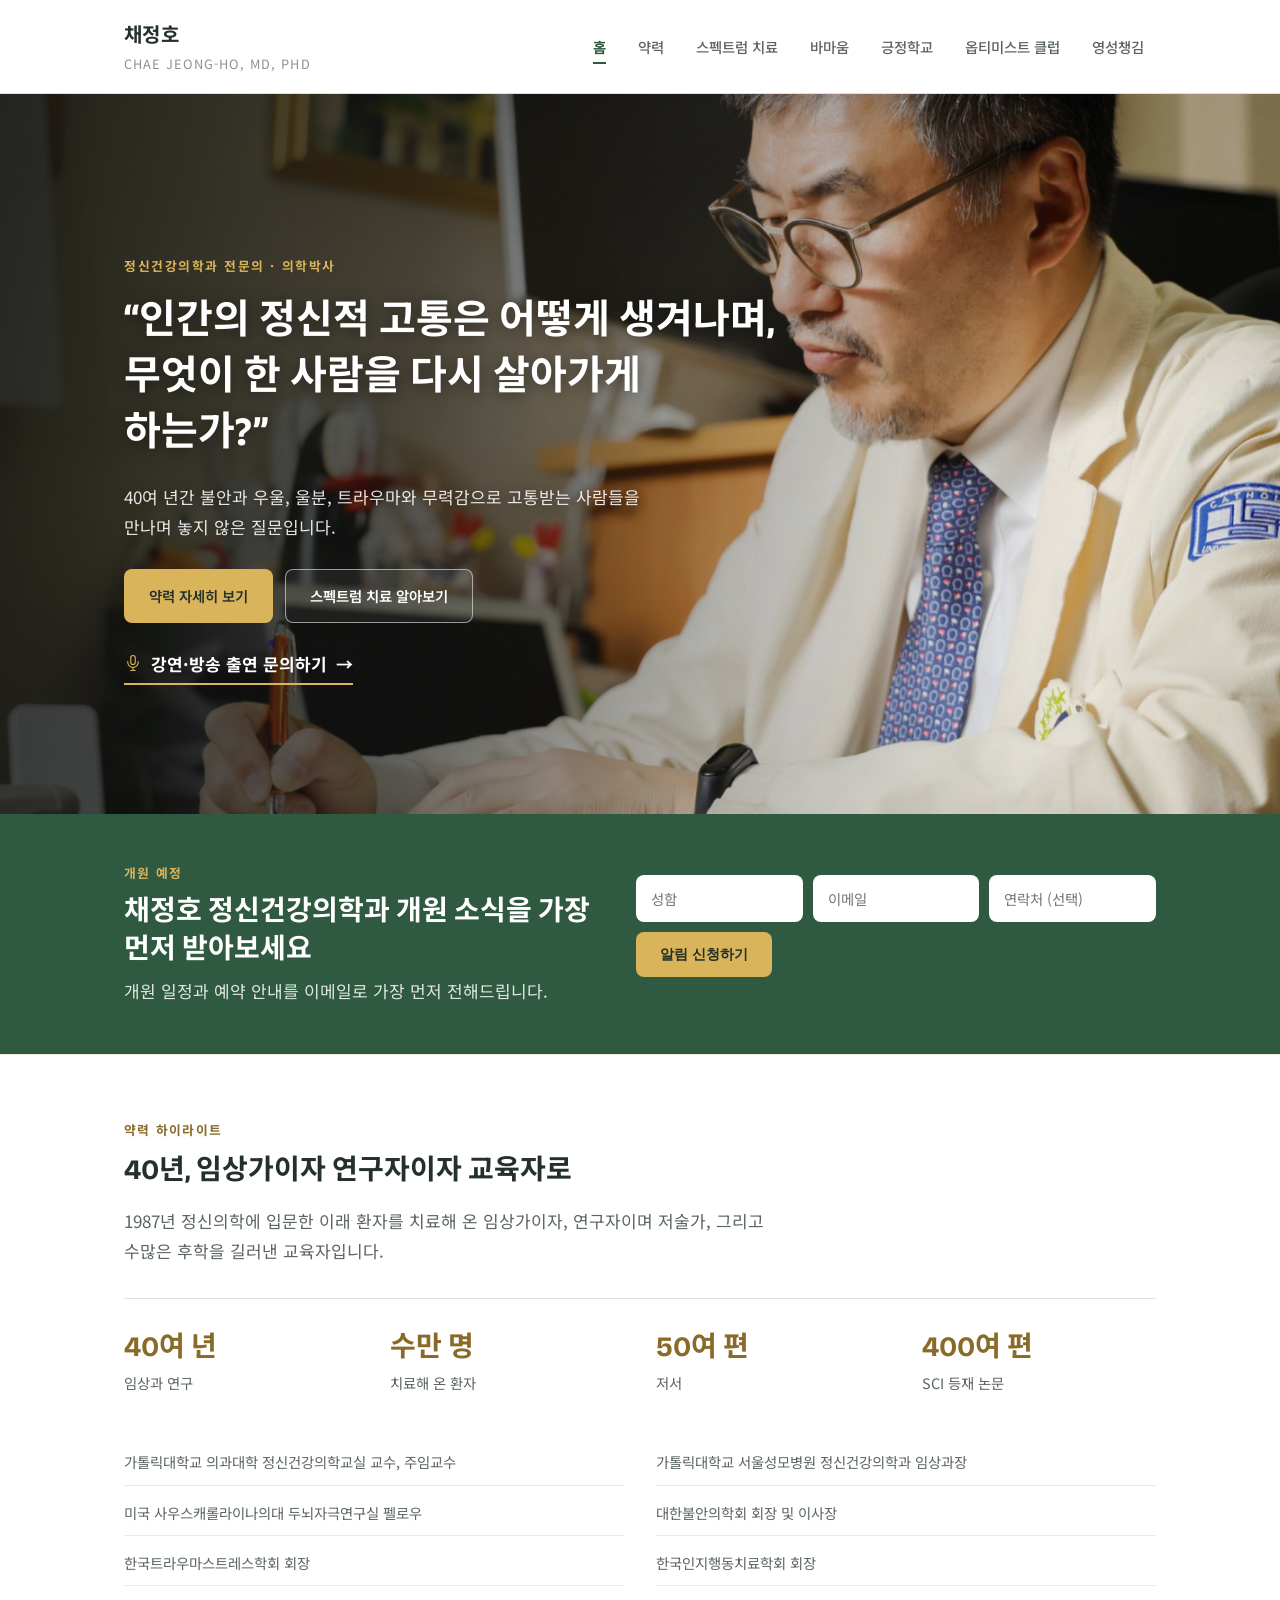
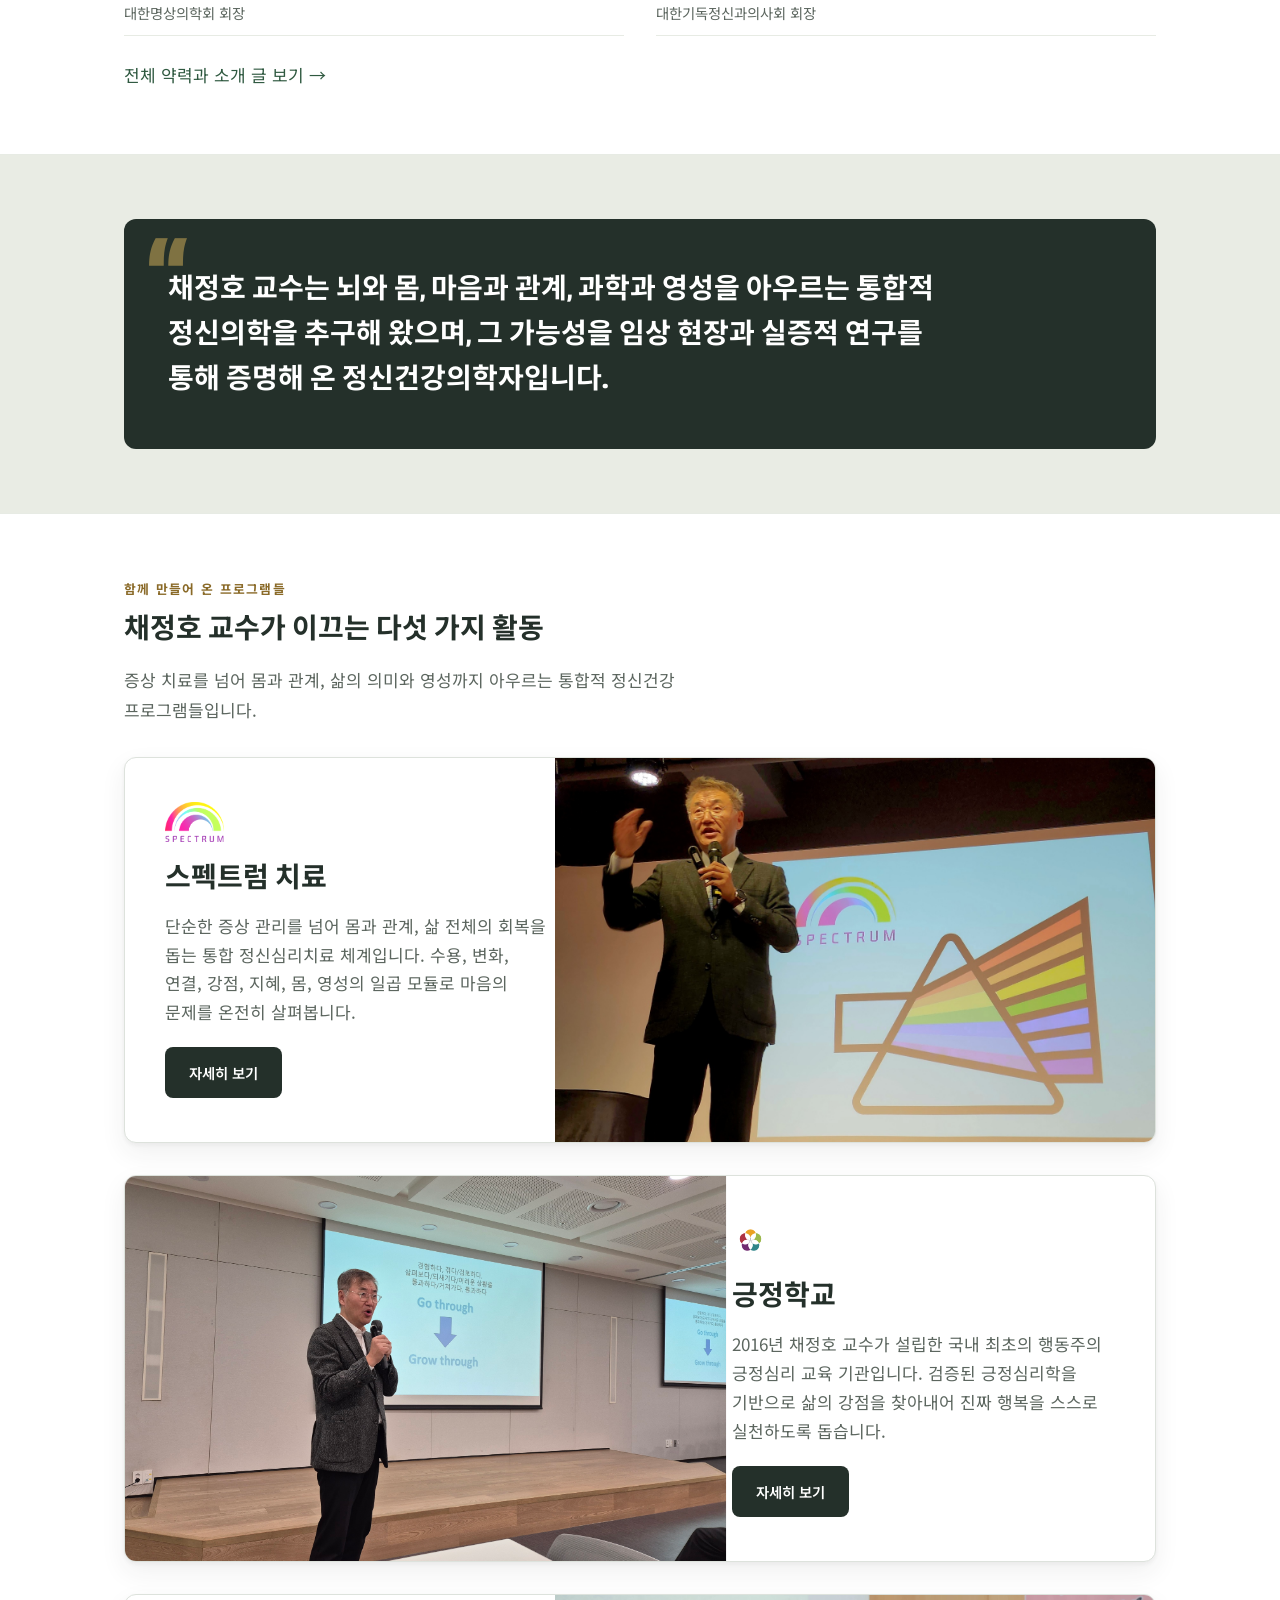
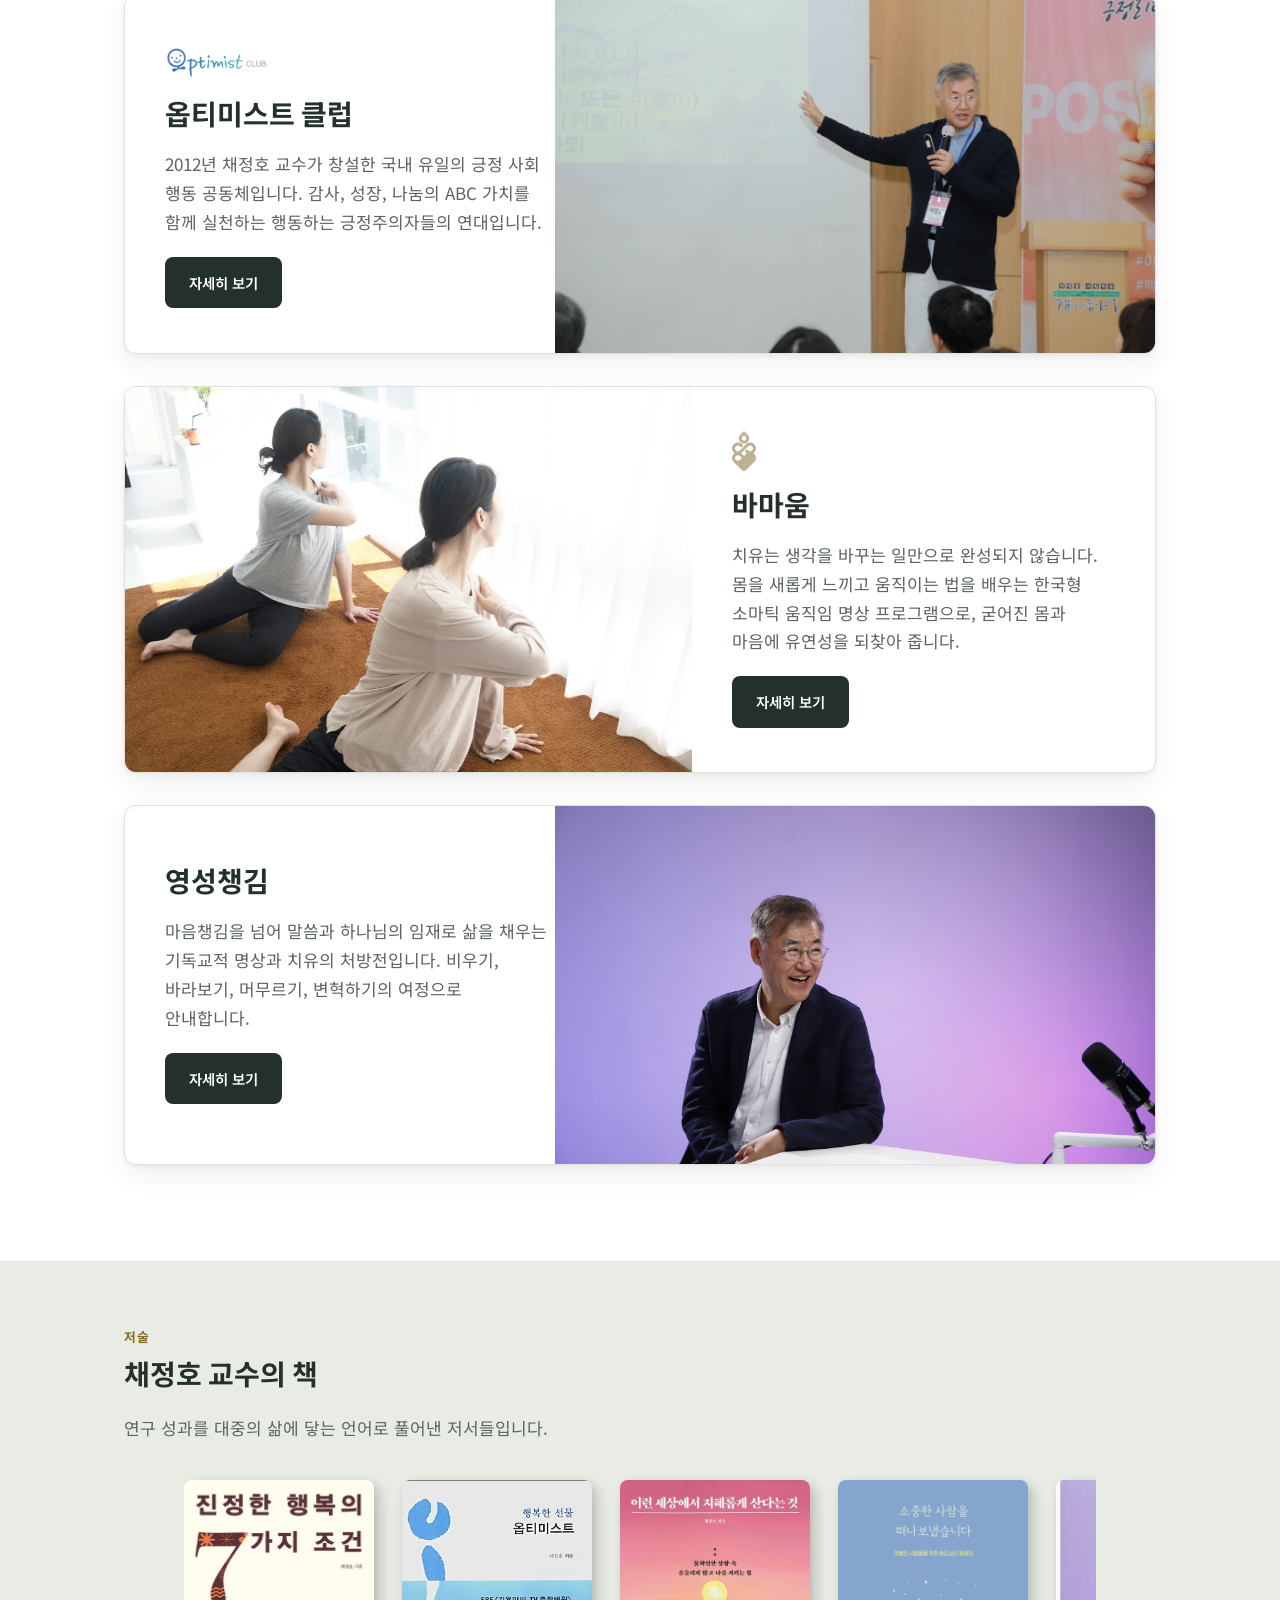
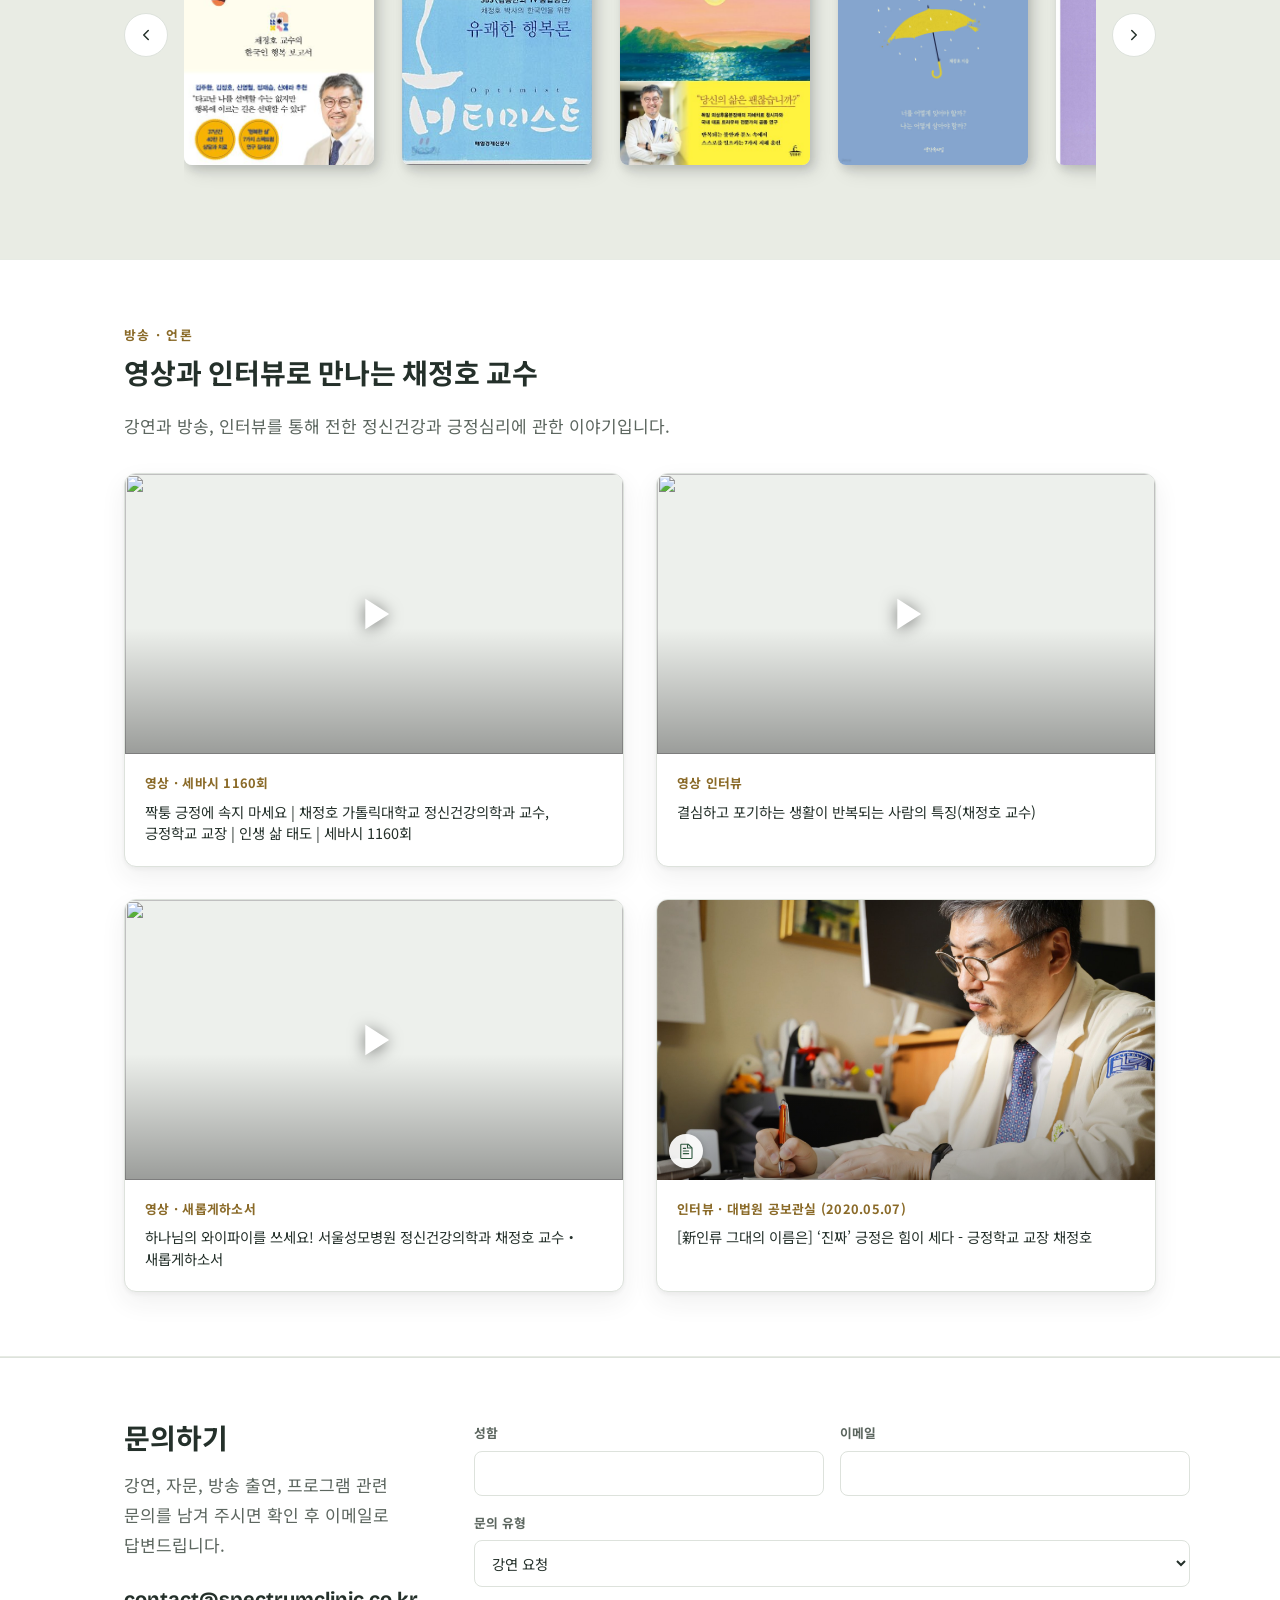
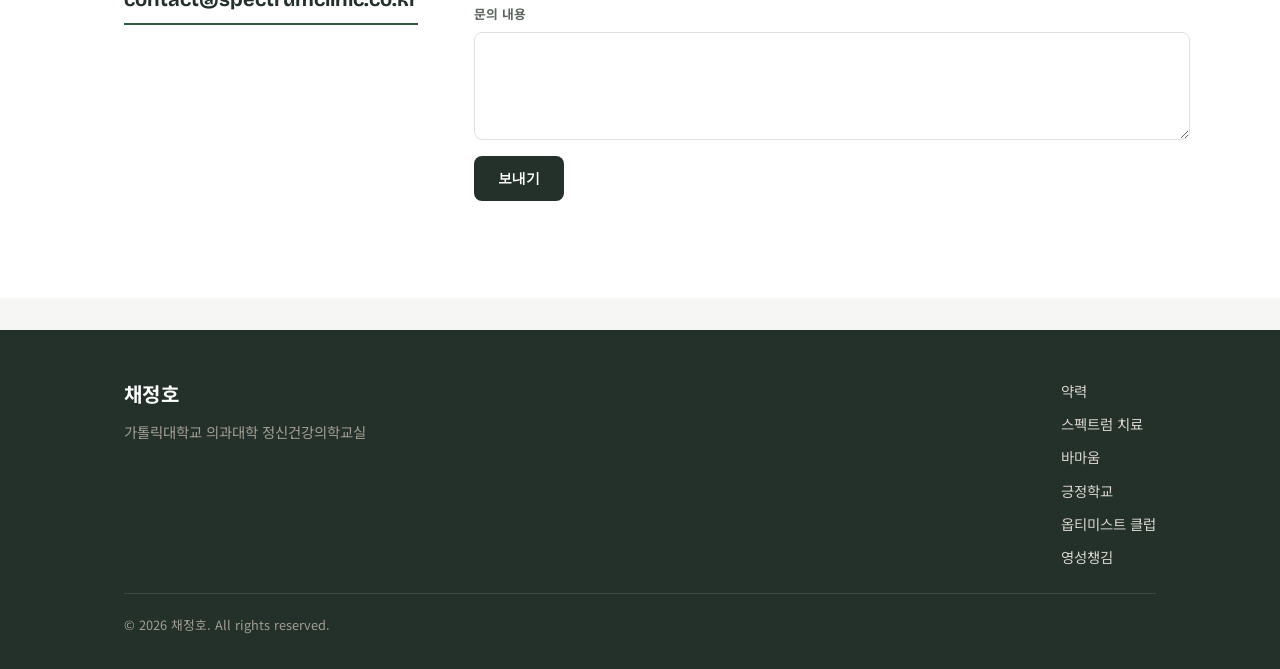
==== index.html @ f619f37f "Connect the contact and waitlist forms to real Formspree endpoints Replace the YOUR_FORM_ID and YOUR" ====
<!DOCTYPE html>
<html lang="ko">
<head>
<meta charset="UTF-8">
<meta name="viewport" content="width=device-width, initial-scale=1.0">
<title>채정호 | Chae Jeong-ho, MD, PhD</title>
<meta name="description" content="가톨릭대학교 의과대학 정신건강의학교실 교수 채정호의 공식 홈페이지. 스펙트럼 치료, 바마움, 긍정학교, 옵티미스트 클럽, 영성챙김을 소개합니다.">
<link rel="preconnect" href="https://fonts.googleapis.com">
<link rel="preconnect" href="https://fonts.gstatic.com" crossorigin>
<link href="https://fonts.googleapis.com/css2?family=Noto+Sans+KR:wght@400;500;700&family=Bricolage+Grotesque:wght@600;700;800&display=swap" rel="stylesheet">
<link rel="icon" href="favicon.ico" sizes="any">
<link rel="icon" href="images/favicon-32x32.png" type="image/png" sizes="32x32">
<link rel="icon" href="images/favicon-16x16.png" type="image/png" sizes="16x16">
<link rel="apple-touch-icon" href="apple-touch-icon.png">
<link rel="stylesheet" href="css/style.css">
</head>
<body>

<header class="site-header">
  <div class="site-header__inner">
    <a href="index.html" class="brand">
      <span class="brand__ko">채정호</span>
      <span class="brand__en">Chae Jeong-ho, MD, PhD</span>
    </a>
    <button class="nav-toggle" aria-label="메뉴 열기" aria-expanded="false"><span></span></button>
    <nav class="main-nav">
      <a href="index.html" class="is-active">홈</a>
      <a href="bio.html">약력</a>
      <a href="spectrum.html">스펙트럼 치료</a>
      <a href="bamaum.html">바마움</a>
      <a href="optimist-school.html">긍정학교</a>
      <a href="optimist-club.html">옵티미스트 클럽</a>
      <a href="spiritfulness.html">영성챙김</a>
    </nav>
  </div>
</header>

<main>

  <section class="hero hero--photo">
    <div class="hero__photo-bg">
      <img src="images/hero-photo.jpg" alt="진료실 책상에서 기록하는 채정호 교수">
    </div>
    <div class="container">
      <div class="hero__photo-content">
        <div class="hero__eyebrow">정신건강의학과 전문의 · 의학박사</div>
        <p class="hero__claim">
          “인간의 정신적 고통은 어떻게 생겨나며,<br>
          무엇이 한 사람을 다시 살아가게 하는가?”
        </p>
        <p class="hero__lede">
          40여 년간 불안과 우울, 울분, 트라우마와 무력감으로 고통받는 사람들을 만나며
          놓지 않은 질문입니다.
        </p>
        <div class="hero__actions">
          <a href="bio.html" class="btn btn--primary">약력 자세히 보기</a>
          <a href="spectrum.html" class="btn btn--outline">스펙트럼 치료 알아보기</a>
        </div>
        <a href="#contact" class="hero__press">
          <svg viewBox="0 0 24 24" fill="none" stroke="currentColor" stroke-width="1.5" stroke-linecap="round" stroke-linejoin="round"><path d="M12 2a3 3 0 0 0-3 3v6a3 3 0 0 0 6 0V5a3 3 0 0 0-3-3Z"/><path d="M19 10v1a7 7 0 0 1-14 0v-1"/><path d="M12 18v4M9 22h6"/></svg>
          강연·방송 출연 문의하기
          <span class="hero__press__arrow" aria-hidden="true">&rarr;</span>
        </a>
      </div>
    </div>
  </section>

  <section class="waitlist-banner">
    <div class="container waitlist-banner__inner">
      <div class="waitlist-banner__copy">
        <div class="section-head__eyebrow">개원 예정</div>
        <h2>채정호 정신건강의학과 개원 소식을 가장 먼저 받아보세요</h2>
        <p>개원 일정과 예약 안내를 이메일로 가장 먼저 전해드립니다.</p>
      </div>
      <form class="waitlist-form" action="https://formspree.io/f/mwllqknq" method="POST">
        <input type="text" name="_gotcha" class="contact-form__hp" tabindex="-1" autocomplete="off">
        <input type="hidden" name="_subject" value="채정호 정신건강의학과 개원 알림 신청">
        <div class="waitlist-form__row">
          <input type="text" name="name" placeholder="성함" aria-label="성함" required>
          <input type="email" name="email" placeholder="이메일" aria-label="이메일" required>
          <input type="tel" name="phone" placeholder="연락처 (선택)" aria-label="연락처 (선택)">
          <button type="submit" class="btn btn--primary">알림 신청하기</button>
        </div>
        <p class="contact-form__status" role="status" aria-live="polite"></p>
      </form>
    </div>
  </section>

  <section class="section-alt">
    <div class="container">
      <div class="section-head">
        <div class="section-head__eyebrow">약력 하이라이트</div>
        <h2>40년, 임상가이자 연구자이자 교육자로</h2>
        <p>1987년 정신의학에 입문한 이래 환자를 치료해 온 임상가이자, 연구자이며 저술가, 그리고 수많은 후학을 길러낸 교육자입니다.</p>
      </div>

      <div class="stat-row">
        <div class="stat">
          <div class="stat__value"><span class="stat__num" data-target="40">0</span>여 년</div>
          <div class="stat__label">임상과 연구</div>
        </div>
        <div class="stat">
          <div class="stat__value">수만 명</div>
          <div class="stat__label">치료해 온 환자</div>
        </div>
        <div class="stat">
          <div class="stat__value"><span class="stat__num" data-target="50">0</span>여 편</div>
          <div class="stat__label">저서</div>
        </div>
        <div class="stat">
          <div class="stat__value"><span class="stat__num" data-target="400">0</span>여 편</div>
          <div class="stat__label">SCI 등재 논문</div>
        </div>
      </div>

      <ul class="credential-list" style="margin-top: 40px;">
        <li>가톨릭대학교 의과대학 정신건강의학교실 교수, 주임교수</li>
        <li>가톨릭대학교 서울성모병원 정신건강의학과 임상과장</li>
        <li>미국 사우스캐롤라이나의대 두뇌자극연구실 펠로우</li>
        <li>대한불안의학회 회장 및 이사장</li>
        <li>한국트라우마스트레스학회 회장</li>
        <li>한국인지행동치료학회 회장</li>
        <li>대한명상의학회 회장</li>
        <li>대한기독정신과의사회 회장</li>
      </ul>
      <p style="margin-top: 24px;"><a href="bio.html">전체 약력과 소개 글 보기 &rarr;</a></p>
    </div>
  </section>

  <section class="section-tint">
    <div class="container">
      <div class="quote-block" style="margin: 0;">
        <p>
          채정호 교수는 뇌와 몸, 마음과 관계, 과학과 영성을 아우르는 통합적 정신의학을 추구해 왔으며,
          그 가능성을 임상 현장과 실증적 연구를 통해 증명해 온 정신건강의학자입니다.
        </p>
      </div>
    </div>
  </section>

  <section class="section-alt">
    <div class="container">
      <div class="section-head">
        <div class="section-head__eyebrow">함께 만들어 온 프로그램들</div>
        <h2>채정호 교수가 이끄는 다섯 가지 활동</h2>
        <p>증상 치료를 넘어 몸과 관계, 삶의 의미와 영성까지 아우르는 통합적 정신건강 프로그램들입니다.</p>
      </div>
      <div class="activity-features">
        <a class="activity-feature" href="spectrum.html">
          <span class="activity-feature__content">
            <img class="activity-feature__logo" src="images/spectrum-logo.png" alt="스펙트럼 치료 로고">
            <h3>스펙트럼 치료</h3>
            <p>단순한 증상 관리를 넘어 몸과 관계, 삶 전체의 회복을 돕는 통합 정신심리치료 체계입니다. 수용, 변화, 연결, 강점, 지혜, 몸, 영성의 일곱 모듈로 마음의 문제를 온전히 살펴봅니다.</p>
            <span class="btn btn--primary activity-feature__cta">자세히 보기</span>
          </span>
          <span class="activity-feature__media activity-feature__media--crop">
            <img src="images/Spectrum%20Lecture.jpeg" alt="스펙트럼 강연 중인 채정호 교수" loading="lazy">
          </span>
        </a>
        <a class="activity-feature activity-feature--reverse" href="optimist-school.html">
          <span class="activity-feature__content">
            <img class="activity-feature__logo" src="images/optimist-school-logo.png" alt="긍정학교 로고">
            <h3>긍정학교</h3>
            <p>2016년 채정호 교수가 설립한 국내 최초의 행동주의 긍정심리 교육 기관입니다. 검증된 긍정심리학을 기반으로 삶의 강점을 찾아내어 진짜 행복을 스스로 실천하도록 돕습니다.</p>
            <span class="btn btn--primary activity-feature__cta">자세히 보기</span>
          </span>
          <span class="activity-feature__media activity-feature__media--crop">
            <img src="images/Positive%20School.jpeg" alt="긍정학교 강연 중인 채정호 교수" loading="lazy">
          </span>
        </a>
        <a class="activity-feature" href="optimist-club.html">
          <span class="activity-feature__content">
            <img class="activity-feature__logo" src="images/optimist-club-logo.png" alt="옵티미스트 클럽 로고">
            <h3>옵티미스트 클럽</h3>
            <p>2012년 채정호 교수가 창설한 국내 유일의 긍정 사회 행동 공동체입니다. 감사, 성장, 나눔의 ABC 가치를 함께 실천하는 행동하는 긍정주의자들의 연대입니다.</p>
            <span class="btn btn--primary activity-feature__cta">자세히 보기</span>
          </span>
          <span class="activity-feature__media activity-feature__media--crop">
            <img src="images/Optimist%20Club.jpeg" alt="옵티미스트 클럽 강연 중인 채정호 교수" loading="lazy">
          </span>
        </a>
        <a class="activity-feature activity-feature--reverse" href="bamaum.html">
          <span class="activity-feature__content">
            <img class="activity-feature__logo" src="images/bamaum-mark.svg" alt="바마움 로고">
            <h3>바마움</h3>
            <p>치유는 생각을 바꾸는 일만으로 완성되지 않습니다. 몸을 새롭게 느끼고 움직이는 법을 배우는 한국형 소마틱 움직임 명상 프로그램으로, 굳어진 몸과 마음에 유연성을 되찾아 줍니다.</p>
            <span class="btn btn--primary activity-feature__cta">자세히 보기</span>
          </span>
          <span class="activity-feature__media">
            <img src="images/bamaum-photo.webp" alt="바마움 움직임 명상 실습 모습" loading="lazy">
          </span>
        </a>
        <a class="activity-feature" href="spiritfulness.html">
          <span class="activity-feature__content">
            <h3>영성챙김</h3>
            <p>마음챙김을 넘어 말씀과 하나님의 임재로 삶을 채우는 기독교적 명상과 치유의 처방전입니다. 비우기, 바라보기, 머무르기, 변혁하기의 여정으로 안내합니다.</p>
            <span class="btn btn--primary activity-feature__cta">자세히 보기</span>
          </span>
          <span class="activity-feature__media activity-feature__media--crop">
            <img src="images/spiritfulness-photo.jpg" alt="인터뷰 중인 채정호 교수" loading="lazy">
          </span>
        </a>
      </div>
    </div>
  </section>

  <section class="section-tint">
    <div class="container">
      <div class="section-head">
        <div class="section-head__eyebrow">저술</div>
        <h2>채정호 교수의 책</h2>
        <p>연구 성과를 대중의 삶에 닿는 언어로 풀어낸 저서들입니다.</p>
      </div>
      <div class="book-carousel">
        <button type="button" class="book-carousel__nav book-carousel__nav--prev" aria-label="이전 책">
          <svg viewBox="0 0 24 24" fill="none" stroke="currentColor" stroke-width="2" stroke-linecap="round" stroke-linejoin="round"><path d="M15 18l-6-6 6-6"/></svg>
        </button>
        <div class="book-carousel__viewport">
          <div class="book-carousel__track" tabindex="0" role="region" aria-label="저서 목록">
            <div class="book-carousel__item">
              <div class="book-cover-card" tabindex="0">
                <img src="images/book-7-conditions.jpg" alt="『진정한 행복의 7가지 조건』 표지" loading="lazy">
                <span class="book-cover-card__overlay">
                  <span class="book-cover-card__title">진정한 행복의 7가지 조건</span>
                  <span class="book-cover-card__desc">행복을 막연한 기분이 아니라 배우고 실천할 수 있는 삶의 역량으로 설명하며, ‘잘 사는 것’이 행복이라는 것을 설파합니다.</span>
                </span>
              </div>
            </div>
            <div class="book-carousel__item">
              <div class="book-cover-card" tabindex="0">
                <img src="images/book-optimist-gift.jpg" alt="『행복한 선물 옵티미스트』 표지" loading="lazy">
                <span class="book-cover-card__overlay">
                  <span class="book-cover-card__title">행복한 선물 옵티미스트</span>
                  <span class="book-cover-card__desc">행복을 막연한 기분이 아니라 배우고 실천할 수 있는 삶의 역량으로 설명하며, ‘잘 사는 것’이 행복이라는 것을 설파합니다.</span>
                </span>
              </div>
            </div>
            <div class="book-carousel__item">
              <div class="book-cover-card" tabindex="0">
                <img src="images/book-wise-world.jpg" alt="『이런 세상에서 지혜롭게 산다는 것』 표지" loading="lazy">
                <span class="book-cover-card__overlay">
                  <span class="book-cover-card__title">이런 세상에서 지혜롭게 산다는 것</span>
                  <span class="book-cover-card__desc">불확실하고 불공정한 현실 속에서 울분에 갇히지 않고 삶의 방향을 회복하는 지혜를 다룹니다.</span>
                </span>
              </div>
            </div>
            <div class="book-carousel__item">
              <div class="book-cover-card" tabindex="0">
                <img src="images/book-farewell.jpg" alt="『소중한 사람을 떠나보냈습니다』 표지" loading="lazy">
                <span class="book-cover-card__overlay">
                  <span class="book-cover-card__title">소중한 사람을 떠나보냈습니다</span>
                  <span class="book-cover-card__desc">상실과 애도의 고통을 병리화하지 않고, 사랑했던 사람과의 관계를 새로운 방식으로 간직하며 다시 살아가는 과정을 안내합니다.</span>
                </span>
              </div>
            </div>
            <div class="book-carousel__item">
              <div class="book-cover-card" tabindex="0">
                <img src="images/book-parting.jpg" alt="『이별한다는 것에 대하여』 표지" loading="lazy">
                <span class="book-cover-card__overlay">
                  <span class="book-cover-card__title">이별한다는 것에 대하여</span>
                  <span class="book-cover-card__desc">상실과 애도의 고통을 병리화하지 않고, 사랑했던 사람과의 관계를 새로운 방식으로 간직하며 다시 살아가는 과정을 안내합니다.</span>
                </span>
              </div>
            </div>
            <div class="book-carousel__item">
              <div class="book-cover-card" tabindex="0">
                <img src="images/book-cafe.jpg" alt="『퇴근 후 심리카페』 표지" loading="lazy">
                <span class="book-cover-card__overlay">
                  <span class="book-cover-card__title">퇴근 후 심리카페</span>
                  <span class="book-cover-card__desc">정신의학과 심리학의 지식을 일상의 언어로 번역해 현대인, 특히 직장인의 불안과 관계, 스트레스와 상처를 이해하도록 돕습니다.</span>
                </span>
              </div>
            </div>
            <div class="book-carousel__item">
              <div class="book-cover-card" tabindex="0">
                <img src="images/book-embitterment.jpg" alt="『한국인의 울분과 외상후울분장애』 표지" loading="lazy">
                <span class="book-cover-card__overlay">
                  <span class="book-cover-card__title">한국인의 울분과 외상후울분장애</span>
                  <span class="book-cover-card__desc">한국 사회의 독특한 정서적 고통을 학문적으로 체계화했습니다.</span>
                </span>
              </div>
            </div>
            <div class="book-carousel__item">
              <div class="book-cover-card" tabindex="0">
                <img src="images/book-bamaum.jpg" alt="『바른 마음을 위한 움직임』 표지" loading="lazy">
                <span class="book-cover-card__overlay">
                  <span class="book-cover-card__title">바른 마음을 위한 움직임</span>
                  <span class="book-cover-card__desc">생각만이 아니라 몸의 감각과 움직임을 통해 마음을 회복하는 새로운 길을 제시합니다.</span>
                </span>
              </div>
            </div>
          </div>
        </div>
        <button type="button" class="book-carousel__nav book-carousel__nav--next" aria-label="다음 책">
          <svg viewBox="0 0 24 24" fill="none" stroke="currentColor" stroke-width="2" stroke-linecap="round" stroke-linejoin="round"><path d="M9 18l6-6-6-6"/></svg>
        </button>
      </div>
    </div>
  </section>

  <section class="section-alt">
    <div class="container">
      <div class="section-head">
        <div class="section-head__eyebrow">방송 · 언론</div>
        <h2>영상과 인터뷰로 만나는 채정호 교수</h2>
        <p>강연과 방송, 인터뷰를 통해 전한 정신건강과 긍정심리에 관한 이야기입니다.</p>
      </div>
      <div class="media-grid">
        <a class="media-card" href="https://youtu.be/xz8NZMpl4PI?si=9vDKuxV-BMYxRt2C" target="_blank" rel="noopener noreferrer">
          <span class="media-card__thumb">
            <img src="https://img.youtube.com/vi/xz8NZMpl4PI/hqdefault.jpg" alt="" loading="lazy">
            <span class="media-card__play" aria-hidden="true">
              <svg viewBox="0 0 24 24" fill="currentColor"><path d="M8 5v14l11-7z"/></svg>
            </span>
          </span>
          <span class="media-card__body">
            <span class="media-card__meta">영상 · 세바시 1160회</span>
            <span class="media-card__title">짝퉁 긍정에 속지 마세요 | 채정호 가톨릭대학교 정신건강의학과 교수, 긍정학교 교장 | 인생 삶 태도 | 세바시 1160회</span>
          </span>
        </a>
        <a class="media-card" href="https://www.youtube.com/watch?v=jUSDss_k00E&pp=ygUJ7LGE7KCV7Zi4" target="_blank" rel="noopener noreferrer">
          <span class="media-card__thumb">
            <img src="https://img.youtube.com/vi/jUSDss_k00E/hqdefault.jpg" alt="" loading="lazy">
            <span class="media-card__play" aria-hidden="true">
              <svg viewBox="0 0 24 24" fill="currentColor"><path d="M8 5v14l11-7z"/></svg>
            </span>
          </span>
          <span class="media-card__body">
            <span class="media-card__meta">영상 인터뷰</span>
            <span class="media-card__title">결심하고 포기하는 생활이 반복되는 사람의 특징(채정호 교수)</span>
          </span>
        </a>
        <a class="media-card" href="https://www.youtube.com/watch?v=ykyl6ywflTc&pp=ygUJ7LGE7KCV7Zi4" target="_blank" rel="noopener noreferrer">
          <span class="media-card__thumb">
            <img src="https://img.youtube.com/vi/ykyl6ywflTc/hqdefault.jpg" alt="" loading="lazy">
            <span class="media-card__play" aria-hidden="true">
              <svg viewBox="0 0 24 24" fill="currentColor"><path d="M8 5v14l11-7z"/></svg>
            </span>
          </span>
          <span class="media-card__body">
            <span class="media-card__meta">영상 · 새롭게하소서</span>
            <span class="media-card__title">하나님의 와이파이를 쓰세요! 서울성모병원 정신건강의학과 채정호 교수‧새롭게하소서</span>
          </span>
        </a>
        <a class="media-card media-card--article" href="https://www.scourt.go.kr/portal/gongbo/PeoplePopupView.work?gubun=41&amp;seqNum=2531" target="_blank" rel="noopener noreferrer">
          <span class="media-card__thumb">
            <img src="images/hero-photo.jpg" alt="" loading="lazy">
            <span class="media-card__doc" aria-hidden="true">
              <svg viewBox="0 0 24 24" fill="none" stroke="currentColor" stroke-width="1.5" stroke-linecap="round" stroke-linejoin="round"><path d="M6 3h9l5 5v13a1 1 0 0 1-1 1H6a1 1 0 0 1-1-1V4a1 1 0 0 1 1-1Z"/><path d="M14 3v5h5"/><path d="M8.5 12h7M8.5 15.5h7M8.5 8.5h3"/></svg>
            </span>
          </span>
          <span class="media-card__body">
            <span class="media-card__meta">인터뷰 · 대법원 공보관실 (2020.05.07)</span>
            <span class="media-card__title">[新인류 그대의 이름은] &lsquo;진짜&rsquo; 긍정은 힘이 세다 - 긍정학교 교장 채정호</span>
          </span>
        </a>
      </div>
    </div>
  </section>

</main>

<section class="contact-cta" id="contact">
  <div class="contact-cta__inner contact-cta__inner--form">
    <div class="contact-cta__intro">
      <h2>문의하기</h2>
      <p>강연, 자문, 방송 출연, 프로그램 관련 문의를 남겨 주시면 확인 후 이메일로 답변드립니다.</p>
      <a class="contact-cta__mail" href="mailto:contact@spectrumclinic.co.kr">contact@spectrumclinic.co.kr</a>
    </div>
    <form class="contact-form" action="https://formspree.io/f/mgaazelo" method="POST">
      <input type="text" name="_gotcha" class="contact-form__hp" tabindex="-1" autocomplete="off">
      <input type="hidden" name="_subject" value="채정호 홈페이지 문의">
      <div class="contact-form__row">
        <div class="contact-form__field">
          <label for="contact-name">성함</label>
          <input type="text" id="contact-name" name="name" required>
        </div>
        <div class="contact-form__field">
          <label for="contact-email">이메일</label>
          <input type="email" id="contact-email" name="email" required>
        </div>
      </div>
      <div class="contact-form__field">
        <label for="contact-type">문의 유형</label>
        <select id="contact-type" name="inquiry_type">
          <option value="강연 요청">강연 요청</option>
          <option value="방송 출연">방송 출연</option>
          <option value="자문 및 프로그램 문의">자문 및 프로그램 문의</option>
          <option value="기타">기타</option>
        </select>
      </div>
      <div class="contact-form__field">
        <label for="contact-message">문의 내용</label>
        <textarea id="contact-message" name="message" rows="4" required></textarea>
      </div>
      <button type="submit" class="btn btn--primary">보내기</button>
      <p class="contact-form__status" role="status" aria-live="polite"></p>
    </form>
  </div>
</section>

<footer class="site-footer">
  <div class="container">
    <div class="footer-grid">
      <div>
        <div class="brand__ko" style="color: #fff; margin-bottom: 6px;">채정호</div>
        <div style="color: #a29e93; font-size: 0.9rem;">가톨릭대학교 의과대학 정신건강의학교실</div>
      </div>
      <div class="footer-links">
        <a href="bio.html">약력</a>
        <a href="spectrum.html">스펙트럼 치료</a>
        <a href="bamaum.html">바마움</a>
        <a href="optimist-school.html">긍정학교</a>
        <a href="optimist-club.html">옵티미스트 클럽</a>
        <a href="spiritfulness.html">영성챙김</a>
      </div>
    </div>
    <div class="footer-bottom">
      &copy; 2026 채정호. All rights reserved.
    </div>
  </div>
</footer>

<script src="js/main.js"></script>
</body>
</html>
---- css/style.css ----
/* ============================================
   Chae Jeong-ho site: shared design system
   ============================================ */

:root {
  /* Neutral base: true charcoal/stone, no purple or blue cast */
  --bg: #f6f7f5;
  --surface: #ffffff;
  --surface-alt: #edf0ec;
  /* A second, genuinely visible surface tone (not the ~3% step --bg used to
     provide) for alternating section backgrounds. See .section-tint. */
  --surface-tint: #e9ece4;
  --ink: #24302a;
  --ink-soft: #5c665f;
  --ink-faint: #8b948d;
  --border: #dde2dc;
  --border-soft: #e7ebe4;

  /* Type scale: 7 steps. Every font-size in the stylesheet resolves to one
     of these: no one-off values. */
  --text-2xs: 0.8rem;    /* 12.8px: eyebrows, labels, fine print */
  --text-xs: 0.9rem;     /* 14.4px: nav, buttons, secondary/meta text */
  --text-sm: 1.0625rem;  /* 17px:   body copy (matches body{font-size}) */
  --text-md: 1.25rem;    /* 20px:   card/component headings, contact email */
  --text-lg: 1.75rem;    /* 28px:   stat numbers, trait letters, pull quotes */
  --text-xl: 2.25rem;    /* 36px:   upper anchor used inside clamps */
  --text-2xl: 2.75rem;   /* 44px:   largest page titles (h1 ceiling) */

  /* Spacing scale for section-level rhythm (padding, macro gaps). Component-
     internal spacing (button padding, card padding) is tuned separately. */
  --space-sm: 24px;
  --space-md: 32px;
  --space-lg: 48px;
  --space-xl: 64px;
  --space-2xl: 96px;

  /* Site accent: deep forest green, replaces the earlier purple accent.
     Used for interactive/navigational elements: links, nav, buttons, icons. */
  --accent: #2f5940;
  --accent-hover: #234330;

  /* Secondary accent: antique gold/brass, for editorial and prestige moments
     (section labels, credentials, stats, the quote mark) rather than
     navigation. --gold is calibrated for small text on light backgrounds;
     --gold-bright is for large decorative use on the dark quote card. */
  --gold: #8a6a28;
  --gold-bright: #d9b45a;

  /* Spectrum module colors, sampled from the official brand artwork */
  --c-acceptance: #ed3538; /* 수용 */
  --c-change: #f58e34;     /* 변화 */
  --c-connect: #f4c022;    /* 연결 */
  --c-strength: #2b9250;   /* 강점 */
  --c-wisdom: #3188c8;     /* 지혜 */
  --c-soma: #374a9b;       /* 몸 */
  --c-spirit: #6c53a0;     /* 영성 */
  --brand-purple: #a43db4; /* SPECTRUM wordmark purple: reserved for the logo itself, not used as a site accent */

  --radius: 12px;
  --radius-sm: 8px;
  --shadow: 0 2px 4px rgba(36, 48, 42, 0.05), 0 10px 26px rgba(36, 48, 42, 0.07);
  --shadow-hover: 0 4px 8px rgba(36, 48, 42, 0.08), 0 16px 36px rgba(36, 48, 42, 0.10);

  --max-width: 1080px;
  --font-body: "Noto Sans KR", "Pretendard", -apple-system, BlinkMacSystemFont, sans-serif;
  --font-head: "Bricolage Grotesque", "Noto Sans KR", sans-serif;
}

* { box-sizing: border-box; }
html { scroll-behavior: smooth; }

/* ---------- Motion ---------- */
@keyframes fadeUp {
  from { opacity: 0; transform: translateY(22px); }
  to { opacity: 1; transform: translateY(0); }
}
@keyframes fadeIn {
  from { opacity: 0; }
  to { opacity: 1; }
}
@keyframes scaleIn {
  from { opacity: 0; transform: scale(0.96); }
  to { opacity: 1; transform: scale(1); }
}

.reveal {
  opacity: 0;
  transform: translateY(22px);
  transition: opacity 0.7s ease, transform 0.7s ease;
}
.reveal.is-visible {
  opacity: 1;
  transform: translateY(0);
}

@media (prefers-reduced-motion: reduce) {
  html { scroll-behavior: auto; }
  *, *::before, *::after {
    animation-duration: 0.001ms !important;
    animation-iteration-count: 1 !important;
    transition-duration: 0.001ms !important;
  }
  .reveal { opacity: 1; transform: none; }
}

body {
  margin: 0;
  background: var(--bg);
  color: var(--ink);
  font-family: var(--font-body);
  font-size: 17px;
  line-height: 1.75;
  -webkit-font-smoothing: antialiased;
  /* Korean text otherwise breaks mid-word at any character */
  word-break: keep-all;
  overflow-wrap: break-word;
}

img { max-width: 100%; display: block; }

a {
  color: var(--accent);
  text-decoration: none;
}
a:hover { color: var(--accent-hover); text-decoration: underline; }

h1, h2, h3, h4 {
  font-family: var(--font-head);
  font-weight: 700;
  line-height: 1.35;
  color: var(--ink);
  margin: 0 0 0.6em;
}

/* Hierarchy is guaranteed by clamp bounds, not by spot-checking viewports:
   h1's floor (32px) exceeds h2's ceiling (28px), so h1 > h2 at every width.
   hero__claim (below) floors even higher, clear of both. */
h1 { font-size: clamp(2rem, 4vw, var(--text-2xl)); }
h2 { font-size: clamp(var(--text-md), 2.4vw, var(--text-lg)); }
h3 { font-size: var(--text-md); }

p { margin: 0 0 1.2em; }
p:last-child { margin-bottom: 0; }

.container {
  max-width: var(--max-width);
  margin: 0 auto;
  padding: 0 24px;
}


/* ---------- Header ---------- */
.site-header {
  background: var(--surface);
  border-bottom: 1px solid var(--border);
  position: sticky;
  top: 0;
  z-index: 50;
}

.site-header__inner {
  max-width: var(--max-width);
  margin: 0 auto;
  padding: 18px 24px;
  display: flex;
  align-items: center;
  justify-content: space-between;
  gap: 24px;
}

.brand {
  display: flex;
  flex-direction: column;
  color: var(--ink);
}
.brand:hover { text-decoration: none; }
.brand__ko {
  font-family: var(--font-head);
  font-weight: 700;
  font-size: var(--text-md);
  letter-spacing: 0.02em;
}
.brand__en {
  font-size: var(--text-2xs);
  color: var(--ink-faint);
  letter-spacing: 0.08em;
  text-transform: uppercase;
}

.nav-toggle {
  display: none;
  background: none;
  border: 1px solid var(--border);
  border-radius: var(--radius-sm);
  padding: 8px 10px;
  cursor: pointer;
}
.nav-toggle span,
.nav-toggle span::before,
.nav-toggle span::after {
  display: block;
  width: 20px;
  height: 2px;
  background: var(--ink);
  position: relative;
  transition: 0.2s;
}
.nav-toggle span::before,
.nav-toggle span::after {
  content: "";
  position: absolute;
}
.nav-toggle span::before { top: -6px; }
.nav-toggle span::after { top: 6px; }

.main-nav {
  display: flex;
  gap: 8px;
  flex-wrap: wrap;
}

.main-nav a {
  position: relative;
  color: var(--ink-soft);
  font-size: var(--text-xs);
  font-weight: 500;
  padding: 8px 12px;
  border-radius: var(--radius-sm);
  white-space: nowrap;
  transition: color 0.15s, background 0.15s;
}
.main-nav a::after {
  content: "";
  position: absolute;
  left: 12px;
  right: 12px;
  bottom: 3px;
  height: 2px;
  background: var(--accent);
  transform: scaleX(0);
  transform-origin: left;
  transition: transform 0.25s ease;
}
.main-nav a:hover {
  text-decoration: none;
  color: var(--ink);
  background: var(--surface-alt);
}
.main-nav a:hover::after { transform: scaleX(1); }
.main-nav a.is-active {
  color: var(--accent);
  font-weight: 700;
}
.main-nav a.is-active::after { transform: scaleX(1); }

@media (max-width: 860px) {
  .nav-toggle { display: inline-flex; align-items: center; justify-content: center; }
  .main-nav {
    display: none;
    position: absolute;
    top: 100%;
    left: 0;
    right: 0;
    background: var(--surface);
    border-bottom: 1px solid var(--border);
    flex-direction: column;
    padding: 8px 24px 16px;
    gap: 2px;
  }
  .main-nav.is-open { display: flex; }
  .site-header { position: relative; }
}

/* ---------- Hero ---------- */
.hero {
  padding: var(--space-2xl) 0 var(--space-xl);
  position: relative;
  overflow: hidden;
}
.hero--atmosphere::before {
  content: "";
  position: absolute;
  top: -30%;
  right: -15%;
  width: 90%;
  height: 180%;
  z-index: 0;
  background: var(--accent);
  opacity: 0;
  transform: rotate(-12deg);
  filter: blur(70px);
  animation: heroWash 1.8s ease-out 0.1s forwards;
}
@keyframes heroWash {
  from { opacity: 0; }
  to { opacity: 0.08; }
}

/* Orchestrated hero entrance: each element arrives in sequence, not all at once */
.hero__eyebrow,
.hero__name,
.hero__claim,
.hero__lede,
.hero__actions {
  opacity: 0;
  animation: fadeUp 0.7s ease forwards;
}
.hero__eyebrow { animation-delay: 0.05s; }
.hero__name { animation-delay: 0.15s; }
.hero__claim { animation-delay: 0.25s; }
.hero__lede { animation-delay: 0.4s; }
.hero__actions { animation-delay: 0.5s; }

.hero__portrait {
  opacity: 0;
  animation: scaleIn 0.8s ease 0.2s forwards;
}
.hero__grid {
  display: grid;
  grid-template-columns: 1.15fr 0.85fr;
  gap: 48px;
  align-items: center;
  position: relative;
  z-index: 1;
}
.hero__portrait {
  position: relative;
  border-radius: var(--radius);
  overflow: hidden;
  box-shadow: var(--shadow-hover);
}
.hero__portrait img {
  width: 100%;
  height: auto;
  display: block;
  transition: transform 0.6s ease;
}
.hero__portrait:hover img {
  transform: scale(1.035);
}
.hero__portrait-tag {
  position: absolute;
  left: 0;
  right: 0;
  bottom: 0;
  padding: 40px 24px 20px;
  background: linear-gradient(to top, rgba(20, 22, 30, 0.82), rgba(20, 22, 30, 0));
  color: #fff;
}
.hero__portrait-tag strong {
  display: block;
  font-size: var(--text-sm);
  font-weight: 700;
}
.hero__portrait-tag span {
  font-size: var(--text-2xs);
  opacity: 0.85;
}
@media (max-width: 760px) {
  .hero__grid {
    grid-template-columns: 1fr;
  }
  .hero__portrait {
    order: -1;
    max-width: 320px;
    margin: 0 auto 8px;
  }
}
.hero__eyebrow {
  color: var(--gold);
  font-weight: 700;
  font-size: var(--text-2xs);
  letter-spacing: 0.12em;
  text-transform: uppercase;
  margin-bottom: 14px;
}
/* Name sits as a quiet identifier; the claim below it carries the page */
.hero__name {
  font-family: var(--font-head);
  font-size: var(--text-md);
  font-weight: 700;
  color: var(--ink);
  margin: 0 0 18px;
  letter-spacing: 0.01em;
}
.hero__name::after {
  content: "";
  display: block;
  width: 40px;
  height: 2px;
  background: var(--gold);
  margin-top: 16px;
}
/* Mobile-appropriate size below 761px (a high floor here would force
   oversized, heavily-wrapped text on phones instead). From 761px up, the
   floor (36px) clears h2's own ceiling (28px) by 8px, so on any page that
   shows both, the hero claim is guaranteed larger at every width from here on. */
.hero__claim {
  font-family: var(--font-head);
  font-size: clamp(1.75rem, 5.5vw, 2rem);
  font-weight: 700;
  line-height: 1.4;
  color: var(--ink);
  margin: 0 0 22px;
  text-wrap: pretty;
}
@media (min-width: 761px) {
  .hero__claim { font-size: clamp(2.25rem, 3.4vw, 2.5rem); }
}
.hero__lede {
  font-size: var(--text-sm);
  color: var(--ink-soft);
  max-width: 560px;
}
.hero__actions {
  display: flex;
  gap: 12px;
  margin-top: 28px;
  flex-wrap: wrap;
}
/* Tertiary hero action. Deliberately not a third button: it borrows the
   underlined-link treatment from .contact-cta__mail so it reads as a
   different kind of action instead of competing with the two buttons. */
.hero__press {
  display: inline-flex;
  align-items: center;
  gap: 9px;
  margin-top: 26px;
  padding-bottom: 5px;
  font-size: var(--text-sm);
  font-weight: 700;
  color: var(--ink);
  border-bottom: 2px solid var(--accent);
  transition: color 0.2s ease;
}
.hero__press svg {
  width: 18px;
  height: 18px;
  flex: none;
  color: var(--accent);
}
.hero__press__arrow { transition: transform 0.2s ease; }
.hero__press:hover { color: var(--accent); text-decoration: none; }
.hero__press:hover .hero__press__arrow { transform: translateX(4px); }

/* ---------- Photo hero (homepage): full-bleed portrait with a dark
   scrim standing in for the atmosphere wash, text overlaid on top
   instead of sitting beside a separate portrait card.
   aspect-ratio (rather than a fixed min-height) keeps the crop window
   close to the source photo's own proportions at any viewport width,
   so object-fit:cover doesn't have to cut away most of the image to
   fill an ultra-wide, short box. */
.hero--photo {
  position: relative;
  width: 100%;
  aspect-ratio: 16 / 9;
  min-height: 480px;
  max-height: 760px;
  display: flex;
  align-items: center;
  overflow: hidden;
}
/* A flex item's auto width shrinks to fit its content instead of
   filling the line the way a normal block box does, which left
   .container's max-width + margin:auto centering the text in the
   middle of the whole photo instead of lining it up with the header
   logo's left edge. Force it back to block-box sizing behavior. */
.hero--photo > .container {
  width: 100%;
}
.hero__photo-bg {
  position: absolute;
  inset: 0;
  z-index: 0;
}
.hero__photo-bg img {
  position: absolute;
  top: 50%;
  left: 0;
  width: 100%;
  height: 128%;
  object-fit: cover;
  object-position: 62% 42%;
  display: block;
  transform: translateY(-50%);
  will-change: transform;
}
@media (prefers-reduced-motion: reduce) {
  .hero__photo-bg img {
    transform: translateY(-50%) !important;
  }
}
.hero__photo-bg::after {
  content: "";
  position: absolute;
  inset: 0;
  background: linear-gradient(100deg, rgba(18, 20, 18, 0.86) 0%, rgba(18, 20, 18, 0.68) 32%, rgba(18, 20, 18, 0.3) 58%, rgba(18, 20, 18, 0.04) 82%);
}
.hero__photo-content {
  position: relative;
  z-index: 1;
  max-width: 660px;
}
.hero__photo-content .hero__eyebrow { color: var(--gold-bright); }
.hero__photo-content .hero__claim {
  color: #fff;
  text-shadow: 0 2px 16px rgba(0, 0, 0, 0.45);
}
.hero__photo-content .hero__lede {
  color: rgba(255, 255, 255, 0.88);
  text-shadow: 0 1px 10px rgba(0, 0, 0, 0.35);
}
.hero__photo-content .btn--primary { background: var(--gold-bright); color: var(--ink); }
.hero__photo-content .btn--primary:hover { background: #fff; }
.hero__photo-content .btn--outline {
  background: rgba(255, 255, 255, 0.06);
  border-color: rgba(255, 255, 255, 0.55);
  color: #fff;
}
.hero__photo-content .btn--outline:hover { background: rgba(255, 255, 255, 0.14); border-color: #fff; }
.hero__photo-content .hero__press { color: #fff; border-bottom-color: var(--gold-bright); }
.hero__photo-content .hero__press svg { color: var(--gold-bright); }
.hero__photo-content .hero__press:hover { color: var(--gold-bright); }
@media (max-width: 760px) {
  .hero--photo { aspect-ratio: auto; min-height: 620px; max-height: none; padding: var(--space-2xl) 0; }
  .hero__photo-bg img { object-position: 66% 30%; }
  .hero__photo-bg::after {
    background: linear-gradient(190deg, rgba(18, 20, 18, 0.55) 0%, rgba(18, 20, 18, 0.88) 52%, rgba(18, 20, 18, 0.95) 100%);
  }
}

/* ---------- Stat row ---------- */
.stat-row {
  display: grid;
  grid-template-columns: repeat(auto-fit, minmax(150px, 1fr));
  gap: var(--space-md);
  padding: var(--space-md) 0 4px;
  border-top: 1px solid var(--border);
  margin-top: var(--space-md);
}
.stat__value {
  font-family: var(--font-head);
  font-size: var(--text-lg);
  font-weight: 700;
  color: var(--gold);
  line-height: 1.2;
}
.stat__label {
  font-size: var(--text-xs);
  color: var(--ink-soft);
  margin-top: 6px;
}

/* ---------- Buttons ---------- */
.btn {
  display: inline-flex;
  align-items: center;
  gap: 8px;
  padding: 13px 24px;
  border-radius: 8px;
  font-weight: 600;
  font-size: var(--text-xs);
  border: 1px solid transparent;
  cursor: pointer;
  transition: transform 0.2s ease, box-shadow 0.2s ease, background 0.2s ease;
}
.btn:hover { text-decoration: none; transform: translateY(-2px); }
.btn--primary {
  background: var(--ink);
  color: #fff;
}
.btn--primary:hover { background: #1c2833; box-shadow: var(--shadow-hover); }
.btn--outline {
  background: transparent;
  border-color: var(--border);
  color: var(--ink);
}
.btn--outline:hover { background: var(--surface-alt); box-shadow: var(--shadow); }

.btn--soon {
  background: var(--surface-alt);
  color: var(--ink-faint);
  border: 1px dashed var(--border);
  cursor: default;
}
.btn--soon:hover { text-decoration: none; background: var(--surface-alt); }
.btn--soon .dot {
  width: 7px;
  height: 7px;
  border-radius: 50%;
  background: var(--ink-faint);
  display: inline-block;
}

/* ---------- Sections ---------- */
section { padding: var(--space-xl) 0; }
.section-alt { background: var(--surface); border-top: 1px solid var(--border-soft); border-bottom: 1px solid var(--border-soft); }
/* A second, genuinely visible tone (see --surface-tint) for real section
   rhythm. The old approach alternated white against a page background
   only ~3% darker, which reads as flat no matter how the code alternates. */
.section-tint { background: var(--surface-tint); }
.section-head { max-width: 680px; margin-bottom: var(--space-md); }
.section-head__eyebrow {
  color: var(--gold);
  font-weight: 700;
  font-size: var(--text-2xs);
  letter-spacing: 0.1em;
  text-transform: uppercase;
  margin-bottom: 10px;
}
.section-head p { color: var(--ink-soft); }

/* ---------- Credential list ---------- */
.credential-list {
  list-style: none;
  margin: 0;
  padding: 0;
  display: grid;
  grid-template-columns: 1fr 1fr;
  gap: 4px 32px;
}
.credential-list li {
  padding: 10px 0;
  border-bottom: 1px solid var(--border-soft);
  color: var(--ink-soft);
  font-size: var(--text-xs);
}
@media (max-width: 820px) {
  /* Drop to one column before the 2-col grid gets narrow enough to force
     long entries into ragged 2-line wraps. */
  .credential-list { grid-template-columns: 1fr; }
}

/* ---------- Credentials (bio): one panel, label rail per group.
   A card-per-group grid stretched short groups to match tall ones, leaving
   large empty blocks; rows sized to their own content avoid that entirely. */
.credential-panel {
  background: var(--surface);
  border: 1px solid var(--border);
  border-radius: var(--radius);
  box-shadow: var(--shadow);
  padding: 0 40px;
}
.credential-row {
  display: grid;
  grid-template-columns: 180px 1fr;
  gap: 40px;
  padding: 30px 0;
  border-bottom: 1px solid var(--border-soft);
}
.credential-row:last-child { border-bottom: none; }
.credential-row__label {
  display: flex;
  align-items: center;
  gap: 9px;
  color: var(--accent);
}
.credential-row__label svg {
  width: 18px;
  height: 18px;
  flex: none;
}
.credential-row__label h3 {
  font-family: var(--font-head);
  font-size: var(--text-xs);
  font-weight: 700;
  letter-spacing: 0.02em;
  color: var(--ink);
  margin: 0;
}
.credential-row__items {
  list-style: none;
  margin: 0;
  padding: 0;
  display: grid;
  grid-template-columns: repeat(2, 1fr);
  gap: 12px 36px;
}
.credential-row__items li {
  position: relative;
  padding-left: 15px;
  font-size: var(--text-xs);
  line-height: 1.55;
  color: var(--ink-soft);
}
.credential-row__items li::before {
  content: "";
  position: absolute;
  left: 0;
  top: 0.58em;
  width: 5px;
  height: 5px;
  border-radius: 50%;
  background: var(--gold);
}
@media (max-width: 860px) {
  .credential-panel { padding: 0 26px; }
  .credential-row {
    grid-template-columns: 1fr;
    gap: 14px;
    padding: 24px 0;
  }
  .credential-row__items { grid-template-columns: 1fr; }
}

/* ---------- Activity features (home): side-by-side photo + copy cards
   for the three initiatives with a real event photo on hand. ---------- */
.activity-features {
  display: flex;
  flex-direction: column;
  gap: var(--space-md);
  margin-bottom: var(--space-md);
}
.activity-feature {
  display: flex;
  align-items: stretch;
  min-height: 360px;
  background: var(--surface);
  border: 1px solid var(--border);
  border-radius: var(--radius);
  overflow: hidden;
  color: var(--ink);
  box-shadow: var(--shadow);
  transition: transform 0.25s ease, box-shadow 0.25s ease;
}
a.activity-feature:hover {
  text-decoration: none;
  transform: translateY(-4px);
  box-shadow: var(--shadow-hover);
}
.activity-feature--reverse { flex-direction: row-reverse; }
.activity-feature__content {
  flex: 1 1 45%;
  display: flex;
  flex-direction: column;
  align-items: flex-start;
  justify-content: center;
  gap: 14px;
  padding: 44px 40px;
}
.activity-feature__logo {
  height: 40px;
  width: auto;
  max-width: 200px;
  object-fit: contain;
  margin-bottom: 4px;
}
.activity-feature__content h3 {
  font-family: var(--font-head);
  font-size: var(--text-lg);
  margin: 0;
  color: var(--ink);
}
a.activity-feature:hover h3 { color: var(--accent); }
.activity-feature__content p {
  color: var(--ink-soft);
  font-size: var(--text-sm);
  line-height: 1.7;
  margin: 0;
}
.activity-feature__cta { margin-top: 6px; border: none; }
.activity-feature__media {
  position: relative;
  flex: 1 1 55%;
  min-height: 260px;
}
/* Absolutely positioned so the image's own aspect ratio (a tall book
   cover vs. a wide event photo) can't drive the flex row's height —
   every card stays the same height regardless of the photo's shape. */
.activity-feature__media img {
  position: absolute;
  inset: 0;
  width: 100%;
  height: 100%;
  object-fit: cover;
  display: block;
}
/* Tighter framing for photos with more background than subject; scaling
   the image (not the container) keeps the card's own size unchanged. */
.activity-feature__media--crop img { transform: scale(1.12); }
@media (max-width: 800px) {
  .activity-feature,
  .activity-feature--reverse { flex-direction: column; min-height: 0; }
  .activity-feature__media { order: -1; min-height: 220px; }
  .activity-feature__content { padding: 28px 26px; }
}

/* ---------- Media appearances (home) ---------- */
.media-grid {
  display: grid;
  grid-template-columns: repeat(2, 1fr);
  gap: var(--space-md);
}
@media (max-width: 700px) {
  .media-grid { grid-template-columns: 1fr; }
}
.media-card {
  display: flex;
  flex-direction: column;
  background: var(--surface);
  border: 1px solid var(--border);
  border-radius: var(--radius);
  overflow: hidden;
  color: var(--ink);
  box-shadow: var(--shadow);
  transition: transform 0.25s ease, box-shadow 0.25s ease, border-color 0.25s ease;
}
a.media-card:hover {
  text-decoration: none;
  transform: translateY(-4px);
  box-shadow: var(--shadow-hover);
  border-color: var(--accent);
}
.media-card__thumb {
  position: relative;
  display: block;
  aspect-ratio: 16 / 9;
  background: var(--surface-alt);
  overflow: hidden;
}
.media-card__thumb img {
  width: 100%;
  height: 100%;
  object-fit: cover;
  display: block;
}
.media-card__thumb::after {
  content: "";
  position: absolute;
  inset: 0;
  background: linear-gradient(180deg, rgba(0, 0, 0, 0) 55%, rgba(0, 0, 0, 0.35) 100%);
}
.media-card__play {
  position: absolute;
  z-index: 1;
  inset: 0;
  display: flex;
  align-items: center;
  justify-content: center;
}
.media-card__play svg {
  width: 52px;
  height: 52px;
  color: #fff;
  filter: drop-shadow(0 2px 8px rgba(0, 0, 0, 0.5));
  transition: transform 0.2s ease;
}
a.media-card:hover .media-card__play svg { transform: scale(1.08); }
.media-card__doc {
  position: absolute;
  z-index: 1;
  left: 12px;
  bottom: 12px;
  display: flex;
  align-items: center;
  justify-content: center;
  width: 34px;
  height: 34px;
  border-radius: 50%;
  background: rgba(255, 255, 255, 0.92);
  box-shadow: 0 2px 6px rgba(0, 0, 0, 0.25);
}
.media-card__doc svg {
  width: 18px;
  height: 18px;
  color: var(--accent);
}
.media-card__thumb--icon {
  display: flex;
  align-items: center;
  justify-content: center;
  background: var(--surface-tint);
}
.media-card__thumb--icon svg {
  width: 44px;
  height: 44px;
  color: var(--accent);
}
.media-card__body {
  display: flex;
  flex-direction: column;
  gap: 6px;
  padding: 18px 20px 22px;
}
.media-card__meta {
  font-size: var(--text-2xs);
  color: var(--gold);
  font-weight: 700;
  letter-spacing: 0.02em;
}
.media-card__title {
  font-size: var(--text-xs);
  line-height: 1.5;
  color: var(--ink);
  display: -webkit-box;
  -webkit-line-clamp: 3;
  -webkit-box-orient: vertical;
  overflow: hidden;
}
a.media-card:hover .media-card__title { color: var(--accent); }

/* ---------- Narrative bio blocks ---------- */
.bio-block { margin-bottom: var(--space-lg); }
.bio-block:last-child { margin-bottom: 0; }
.bio-block h2 { margin-bottom: 14px; }
.bio-block p { color: var(--ink-soft); }

/* Quiet intro prose, one shade darker than the ink-soft narrative below it:
   enough to mark it as the opening without bolding a whole paragraph
   (the actual thesis sentence is already the hero's pull-quote, so
   re-emphasizing it here would just repeat that beat). */
.bio-intro p {
  font-size: var(--text-sm);
  line-height: 1.75;
  color: var(--ink);
}

/* Sentences pulled verbatim from the surrounding paragraph, echoed larger
   to give a 4,000+ character narrative some visual relief at intervals. */
.pull-quote {
  margin: var(--space-lg) 0;
  padding-left: var(--space-sm);
  border-left: 3px solid var(--gold);
  font-family: var(--font-head);
  font-size: var(--text-lg);
  font-weight: 700;
  line-height: 1.5;
  color: var(--ink);
  text-wrap: pretty;
}

/* ---------- Story chapters (bio narrative, numbered like a life's-work
   timeline instead of a flat stack of identical headings) ---------- */
.story-chapter {
  display: grid;
  grid-template-columns: 72px 1fr;
  gap: 28px;
  margin-bottom: var(--space-xl);
}
.story-chapter:last-child { margin-bottom: 0; }
.story-chapter__num {
  font-family: var(--font-head);
  font-size: 2.25rem;
  font-weight: 800;
  line-height: 1;
  color: var(--gold);
  opacity: 0.7;
}
.story-chapter__content h2 { margin-bottom: 14px; }
.story-chapter__content p { color: var(--ink-soft); margin-bottom: 14px; }
.story-chapter__content p:last-child { margin-bottom: 0; }
.story-chapter .pull-quote { margin: var(--space-md) 0; }
@media (max-width: 640px) {
  .story-chapter {
    grid-template-columns: 1fr;
    gap: 6px;
  }
  .story-chapter__num { font-size: 1.5rem; }
}

/* ---------- Book grid (bibliography, with a placeholder cover slot for
   artwork to be added later) ---------- */
.book-grid {
  display: grid;
  grid-template-columns: repeat(4, 1fr);
  gap: var(--space-sm);
}
@media (max-width: 900px) {
  .book-grid { grid-template-columns: repeat(3, 1fr); }
}
@media (max-width: 640px) {
  .book-grid { grid-template-columns: repeat(2, 1fr); }
}
.book-card {
  display: flex;
  flex-direction: column;
  background: var(--surface);
  border: 1px solid var(--border);
  border-radius: var(--radius-sm);
  overflow: hidden;
  box-shadow: var(--shadow);
  transition: transform 0.25s ease, box-shadow 0.25s ease;
}
.book-card:hover {
  transform: translateY(-4px);
  box-shadow: var(--shadow-hover);
}
.book-card__cover {
  position: relative;
  aspect-ratio: 2 / 3;
  display: flex;
  align-items: center;
  justify-content: center;
  background: linear-gradient(150deg, var(--surface-alt), var(--surface-tint));
  border-bottom: 1px solid var(--border);
  color: var(--ink-faint);
  overflow: hidden;
}
.book-card__cover svg { width: 28px; height: 28px; }
.book-card__cover img {
  width: 100%;
  height: 100%;
  object-fit: cover;
  display: block;
}
.book-card__tag {
  position: absolute;
  top: 8px;
  left: 8px;
  font-size: 0.65rem;
  font-weight: 700;
  letter-spacing: 0.03em;
  color: var(--ink-soft);
  background: var(--surface);
  border: 1px solid var(--border);
  border-radius: 999px;
  padding: 2px 8px;
}
.book-card__body { padding: 14px 16px 16px; }
.book-card__body h3 {
  font-family: var(--font-head);
  font-size: var(--text-xs);
  font-weight: 700;
  color: var(--ink);
  margin: 0 0 6px;
  line-height: 1.4;
}
.book-card__body p {
  font-size: 0.75rem;
  color: var(--ink-soft);
  line-height: 1.55;
  margin: 0;
}
.book-note {
  margin-top: var(--space-sm);
  font-size: var(--text-2xs);
  color: var(--ink-faint);
}

/* ---------- Book carousel (homepage) ---------- */
.book-carousel {
  display: flex;
  align-items: center;
  gap: 16px;
}
.book-carousel__viewport { flex: 1; overflow: hidden; }
.book-carousel__track {
  display: flex;
  gap: 28px;
  overflow-x: auto;
  scroll-snap-type: x mandatory;
  scroll-behavior: smooth;
  padding: 6px 4px 30px;
  -ms-overflow-style: none;
  scrollbar-width: none;
}
.book-carousel__track::-webkit-scrollbar { display: none; }
.book-carousel__item {
  flex: 0 0 auto;
  width: 190px;
  scroll-snap-align: start;
}
/* A shadow cast to one side (as if leaning on a shelf) gives a flat
   cover image some physical weight without needing 3D artwork. */
.book-cover-card {
  position: relative;
  display: block;
  aspect-ratio: 2 / 3;
  border-radius: var(--radius-sm);
  overflow: hidden;
  background: var(--surface-alt);
  box-shadow:
    3px 4px 10px rgba(20, 22, 30, 0.16),
    7px 8px 18px rgba(20, 22, 30, 0.1);
  transition: box-shadow 0.35s ease, transform 0.35s ease;
}
.book-cover-card img {
  width: 100%;
  height: 100%;
  object-fit: cover;
  display: block;
  transition: transform 0.5s cubic-bezier(0.22, 1, 0.36, 1);
}
.book-cover-card:hover,
.book-cover-card:focus-visible {
  box-shadow:
    5px 8px 16px rgba(20, 22, 30, 0.22),
    11px 14px 26px rgba(20, 22, 30, 0.14);
  transform: translateY(-3px);
}
.book-cover-card:hover img,
.book-cover-card:focus-visible img {
  transform: scale(1.07);
}
.book-cover-card__overlay {
  position: absolute;
  inset: 0;
  z-index: 1;
  display: flex;
  flex-direction: column;
  justify-content: flex-end;
  padding: 18px 16px;
  background: linear-gradient(to top, rgba(20, 22, 30, 0.94) 0%, rgba(20, 22, 30, 0.6) 48%, rgba(20, 22, 30, 0) 78%);
  opacity: 0;
  transform: translateY(6px);
  transition: opacity 0.4s ease, transform 0.4s ease;
}
.book-cover-card:hover .book-cover-card__overlay,
.book-cover-card:focus-visible .book-cover-card__overlay {
  opacity: 1;
  transform: translateY(0);
}
.book-cover-card__title {
  font-family: var(--font-head);
  font-size: var(--text-xs);
  font-weight: 700;
  color: #fff;
  line-height: 1.4;
  margin-bottom: 6px;
}
.book-cover-card__desc {
  font-size: 0.7rem;
  line-height: 1.55;
  color: rgba(255, 255, 255, 0.85);
}
.book-carousel__nav {
  flex: none;
  display: flex;
  align-items: center;
  justify-content: center;
  width: 44px;
  height: 44px;
  border-radius: 50%;
  border: 1px solid var(--border);
  background: var(--surface);
  color: var(--ink);
  cursor: pointer;
  transition: background 0.2s ease, border-color 0.2s ease, transform 0.2s ease, color 0.2s ease;
}
.book-carousel__nav svg { width: 18px; height: 18px; }
.book-carousel__nav:hover {
  background: var(--ink);
  border-color: var(--ink);
  color: #fff;
  transform: scale(1.06);
}
.book-carousel__nav:disabled {
  opacity: 0.3;
  cursor: default;
  pointer-events: none;
  transform: none;
}
@media (max-width: 640px) {
  .book-carousel__nav { display: none; }
  .book-carousel__item { width: 148px; }
}

/* ---------- Book hero (a single title's page: cover beside the copy) ---------- */
.book-hero__grid {
  display: grid;
  grid-template-columns: 0.85fr 1.15fr;
  gap: 56px;
  align-items: center;
}
.book-hero__cover {
  justify-self: center;
  max-width: 290px;
  width: 100%;
  border-radius: 3px;
  overflow: hidden;
  box-shadow: 0 16px 36px rgba(20, 22, 30, 0.24);
  opacity: 0;
  animation: scaleIn 0.8s ease 0.2s forwards;
}
.book-hero__cover img {
  display: block;
  width: 100%;
  height: auto;
}
@media (max-width: 760px) {
  .book-hero__grid {
    grid-template-columns: 1fr;
    gap: 32px;
  }
  .book-hero__cover {
    order: -1;
    max-width: 210px;
  }
}

/* ---------- Module cards (SPECTRUM) ---------- */
.module-grid {
  display: grid;
  grid-template-columns: repeat(auto-fit, minmax(240px, 1fr));
  gap: 18px;
}
.module-card {
  --module-color: var(--accent);
  background: var(--surface);
  border: 1px solid var(--border);
  border-top: 3px solid var(--module-color);
  border-radius: var(--radius);
  padding: 24px;
  color: var(--ink);
  box-shadow: var(--shadow);
  transition: transform 0.25s ease, box-shadow 0.25s ease, border-color 0.25s ease;
}
.module-card:hover {
  transform: translateY(-4px);
  box-shadow: var(--shadow-hover);
  border-color: var(--module-color);
  border-top-color: var(--module-color);
}
.module-card--acceptance { --module-color: var(--c-acceptance); }
.module-card--change     { --module-color: var(--c-change); }
.module-card--connect    { --module-color: var(--c-connect); }
.module-card--strength   { --module-color: var(--c-strength); }
.module-card--wisdom     { --module-color: var(--c-wisdom); }
.module-card--soma       { --module-color: var(--c-soma); }
.module-card--spirit     { --module-color: var(--c-spirit); }
.module-card__ko {
  font-family: var(--font-head);
  font-size: var(--text-md);
  font-weight: 700;
  margin-bottom: 2px;
  color: var(--ink);
}
.module-card__en {
  font-size: var(--text-2xs);
  color: var(--module-color);
  text-transform: uppercase;
  letter-spacing: 0.08em;
  margin-bottom: 12px;
  font-weight: 700;
}
.module-card p {
  font-size: var(--text-xs);
  color: var(--ink-soft);
  margin: 0;
}

/* ---------- Trait list (S.P.E.C.T.R.U.M.) ---------- */
.trait-list {
  display: flex;
  flex-direction: column;
  gap: 0;
  border-top: 1px solid var(--border);
}
.trait-item {
  display: grid;
  grid-template-columns: 56px 1fr;
  gap: 20px;
  padding: 18px 0;
  border-bottom: 1px solid var(--border);
  align-items: baseline;
}
.trait-item__letter {
  font-family: var(--font-head);
  font-size: var(--text-lg);
  font-weight: 700;
  color: var(--gold);
}
.trait-item__body h4 {
  font-family: var(--font-body);
  font-size: var(--text-md);
  font-weight: 700;
  margin: 0 0 4px;
}
.trait-item__body p {
  color: var(--ink-soft);
  font-size: var(--text-xs);
  margin: 0;
}

/* ---------- Quote block: the site's one deliberate color moment ---------- */
.quote-block {
  position: relative;
  overflow: hidden;
  background: var(--ink);
  border-radius: var(--radius);
  padding: var(--space-lg) 44px;
  margin: var(--space-lg) 0;
}
.quote-block::before {
  content: "\201C";
  position: absolute;
  top: 4px;
  left: 24px;
  font-family: var(--font-head);
  font-size: 7rem;
  font-weight: 700;
  color: var(--gold-bright);
  opacity: 0.5;
  line-height: 1;
  pointer-events: none;
}
.quote-block p {
  position: relative;
  font-family: var(--font-head);
  font-size: clamp(var(--text-md), 2.2vw, var(--text-lg));
  font-weight: 700;
  line-height: 1.6;
  color: #fff;
  margin: 0;
  max-width: 780px;
  text-wrap: pretty;
}
.quote-block cite {
  position: relative;
  display: block;
  margin-top: 22px;
  font-family: var(--font-body);
  font-style: normal;
  font-size: var(--text-2xs);
  font-weight: 600;
  letter-spacing: 0.04em;
  color: rgba(255,255,255,0.55);
}
@media (max-width: 640px) {
  .quote-block { padding: 40px 26px; }
  .quote-block::before { font-size: 6rem; left: 16px; }
}

/* ---------- Waitlist banner (home): opening-notification lead capture ---------- */
.waitlist-banner {
  background: var(--accent);
  padding: var(--space-lg) 0;
}
.waitlist-banner__inner {
  display: flex;
  align-items: center;
  justify-content: space-between;
  gap: 32px;
  flex-wrap: wrap;
}
.waitlist-banner__copy { max-width: 480px; }
.waitlist-banner__copy .section-head__eyebrow { color: var(--gold-bright); margin-bottom: 8px; }
.waitlist-banner__copy h2 { color: #fff; margin: 0 0 8px; }
.waitlist-banner__copy p { color: rgba(255, 255, 255, 0.85); margin: 0; }
.waitlist-form { flex: 1 1 420px; max-width: 560px; }
.waitlist-form__row {
  display: flex;
  flex-wrap: wrap;
  gap: 10px;
}
.waitlist-form__row input {
  flex: 1 1 140px;
  min-width: 0;
  font-family: var(--font-body);
  font-size: var(--text-xs);
  color: var(--ink);
  background: #fff;
  border: 1px solid transparent;
  border-radius: var(--radius-sm);
  padding: 12px 14px;
}
.waitlist-form__row input:focus {
  outline: none;
  box-shadow: 0 0 0 3px rgba(255, 255, 255, 0.4);
}
.waitlist-form__row .btn {
  flex: 0 0 auto;
  border: none;
  cursor: pointer;
  background: var(--gold-bright);
  color: var(--ink);
}
.waitlist-form__row .btn:hover { background: #fff; }
.waitlist-form .contact-form__status { color: rgba(255, 255, 255, 0.9); }
.waitlist-form .contact-form__status[data-state="ok"] { color: var(--gold-bright); }
.waitlist-form .contact-form__status[data-state="error"] { color: #ffb4b0; }
@media (max-width: 700px) {
  .waitlist-banner__inner { flex-direction: column; align-items: stretch; }
  .waitlist-form { max-width: none; }
  .waitlist-form__row { flex-direction: column; }
  .waitlist-form__row input,
  .waitlist-form__row .btn { flex: none; width: 100%; }
}

/* ---------- Contact ---------- */
.contact-cta {
  background: var(--surface);
  border-top: 1px solid var(--border);
  padding: var(--space-xl) 0;
  /* The site header is position: sticky, so jumping to #contact would
     otherwise land the section flush with the viewport top and let the
     header cover its heading. This reserves space for the header. */
  scroll-margin-top: 110px;
}
/* Modifier for pages where the section immediately before it is white:
   keeps the alternating rhythm going into the footer instead of stacking
   two same-toned sections back to back. */
.contact-cta--tint {
  background: var(--surface-tint);
}
.contact-cta__inner {
  max-width: var(--max-width);
  margin: 0 auto;
  padding: 0 24px;
  display: flex;
  justify-content: space-between;
  align-items: center;
  gap: 32px;
  flex-wrap: wrap;
}
/* Only the homepage carries the full inquiry form; every other page keeps
   the plain mailto CTA above, so this grid is scoped to that one section. */
.contact-cta__inner--form {
  display: grid;
  grid-template-columns: 0.9fr 1.1fr;
  gap: 56px;
}
@media (max-width: 800px) {
  .contact-cta__inner--form { grid-template-columns: 1fr; gap: 32px; }
}
.contact-cta__intro { align-self: start; }
.contact-cta h2 { margin: 0 0 10px; }
.contact-cta p {
  color: var(--ink-soft);
  margin: 0;
  max-width: 420px;
}
.contact-cta__mail {
  display: inline-flex;
  align-items: center;
  gap: 10px;
  font-family: var(--font-head);
  font-size: var(--text-md);
  font-weight: 700;
  color: var(--ink);
  border-bottom: 2px solid var(--accent);
  padding-bottom: 6px;
  margin-top: 22px;
}
.contact-cta__mail:hover { color: var(--accent); text-decoration: none; }

/* ---------- Contact form ---------- */
.contact-form { display: flex; flex-direction: column; gap: 16px; }
.contact-form__row {
  display: grid;
  grid-template-columns: 1fr 1fr;
  gap: 16px;
}
@media (max-width: 480px) {
  .contact-form__row { grid-template-columns: 1fr; }
}
.contact-form__field {
  display: flex;
  flex-direction: column;
  gap: 6px;
}
.contact-form__field label {
  font-size: var(--text-2xs);
  font-weight: 700;
  color: var(--ink-soft);
}
.contact-form__field input,
.contact-form__field select,
.contact-form__field textarea {
  font-family: var(--font-body);
  font-size: var(--text-xs);
  color: var(--ink);
  background: var(--surface);
  border: 1px solid var(--border);
  border-radius: var(--radius-sm);
  padding: 11px 13px;
  transition: border-color 0.2s ease, box-shadow 0.2s ease;
}
.contact-form__field textarea { resize: vertical; min-height: 96px; }
.contact-form__field input:focus,
.contact-form__field select:focus,
.contact-form__field textarea:focus {
  outline: none;
  border-color: var(--accent);
  box-shadow: 0 0 0 3px rgba(47, 89, 64, 0.12);
}
.contact-form__hp {
  position: absolute;
  width: 1px;
  height: 1px;
  overflow: hidden;
  opacity: 0;
  pointer-events: none;
}
.contact-form .btn { align-self: flex-start; border: none; cursor: pointer; }
.contact-form__status {
  font-size: var(--text-xs);
  margin: 0;
  min-height: 1.2em;
}
.contact-form__status[data-state="ok"] { color: var(--accent); font-weight: 700; }
.contact-form__status[data-state="error"] { color: var(--c-acceptance); font-weight: 700; }

/* ---------- Practice / feature list ---------- */
.feature-list {
  list-style: none;
  margin: 0;
  padding: 0;
  display: grid;
  gap: 10px;
}
.feature-list li {
  padding: 14px 18px;
  background: var(--surface);
  border: 1px solid var(--border);
  border-radius: var(--radius-sm);
  color: var(--ink-soft);
}

/* ---------- Teaser page (BAMAUM / Optimist School / Optimist Club) ----------
   Centering is reserved for the short opening tagline; the longer body
   paragraph reads left-aligned in the same centered column, and a short
   rule marks the transition between the two instead of five stacked,
   identically-centered blocks. */
.teaser-hero {
  text-align: center;
  padding: var(--space-2xl) 0 var(--space-xl);
}
.teaser-hero__tagline {
  max-width: 560px;
  margin: 0 auto 22px;
  color: var(--ink);
  font-family: var(--font-head);
  font-size: var(--text-md);
  font-weight: 700;
  line-height: 1.5;
}
.teaser-hero__rule {
  width: 40px;
  height: 2px;
  background: var(--gold);
  margin: 0 auto 26px;
}
.teaser-hero__body {
  max-width: 560px;
  margin: 0 auto 30px;
  color: var(--ink-soft);
  font-size: var(--text-sm);
  text-align: left;
}
.teaser-hero .btn { margin-top: 4px; }
.teaser-note {
  margin-top: 18px;
  font-size: var(--text-2xs);
  color: var(--ink-faint);
}

/* ---------- Logo image block ---------- */
.brand-mark {
  max-width: 340px;
  margin: 0 auto 24px;
}

.diagram-figure {
  max-width: 460px;
  margin: 8px auto 0;
  text-align: center;
}
.diagram-figure figcaption {
  margin-top: 12px;
  font-size: var(--text-2xs);
  color: var(--ink-faint);
}

/* ---------- Footer ---------- */
.site-footer {
  background: var(--ink);
  color: #d8d5cd;
  padding: var(--space-lg) 0 var(--space-md);
  margin-top: var(--space-md);
}
.site-footer a { color: #f1efe9; }
.footer-grid {
  display: flex;
  justify-content: space-between;
  flex-wrap: wrap;
  gap: var(--space-md);
  margin-bottom: var(--space-sm);
}
.footer-links {
  display: flex;
  flex-direction: column;
  gap: 8px;
  font-size: var(--text-xs);
}
.footer-links a { color: #d8d5cd; }
.footer-bottom {
  border-top: 1px solid rgba(255,255,255,0.12);
  padding-top: 20px;
  font-size: var(--text-2xs);
  color: #a29e93;
}

.divider {
  height: 1px;
  background: var(--border);
  margin: 48px 0;
}
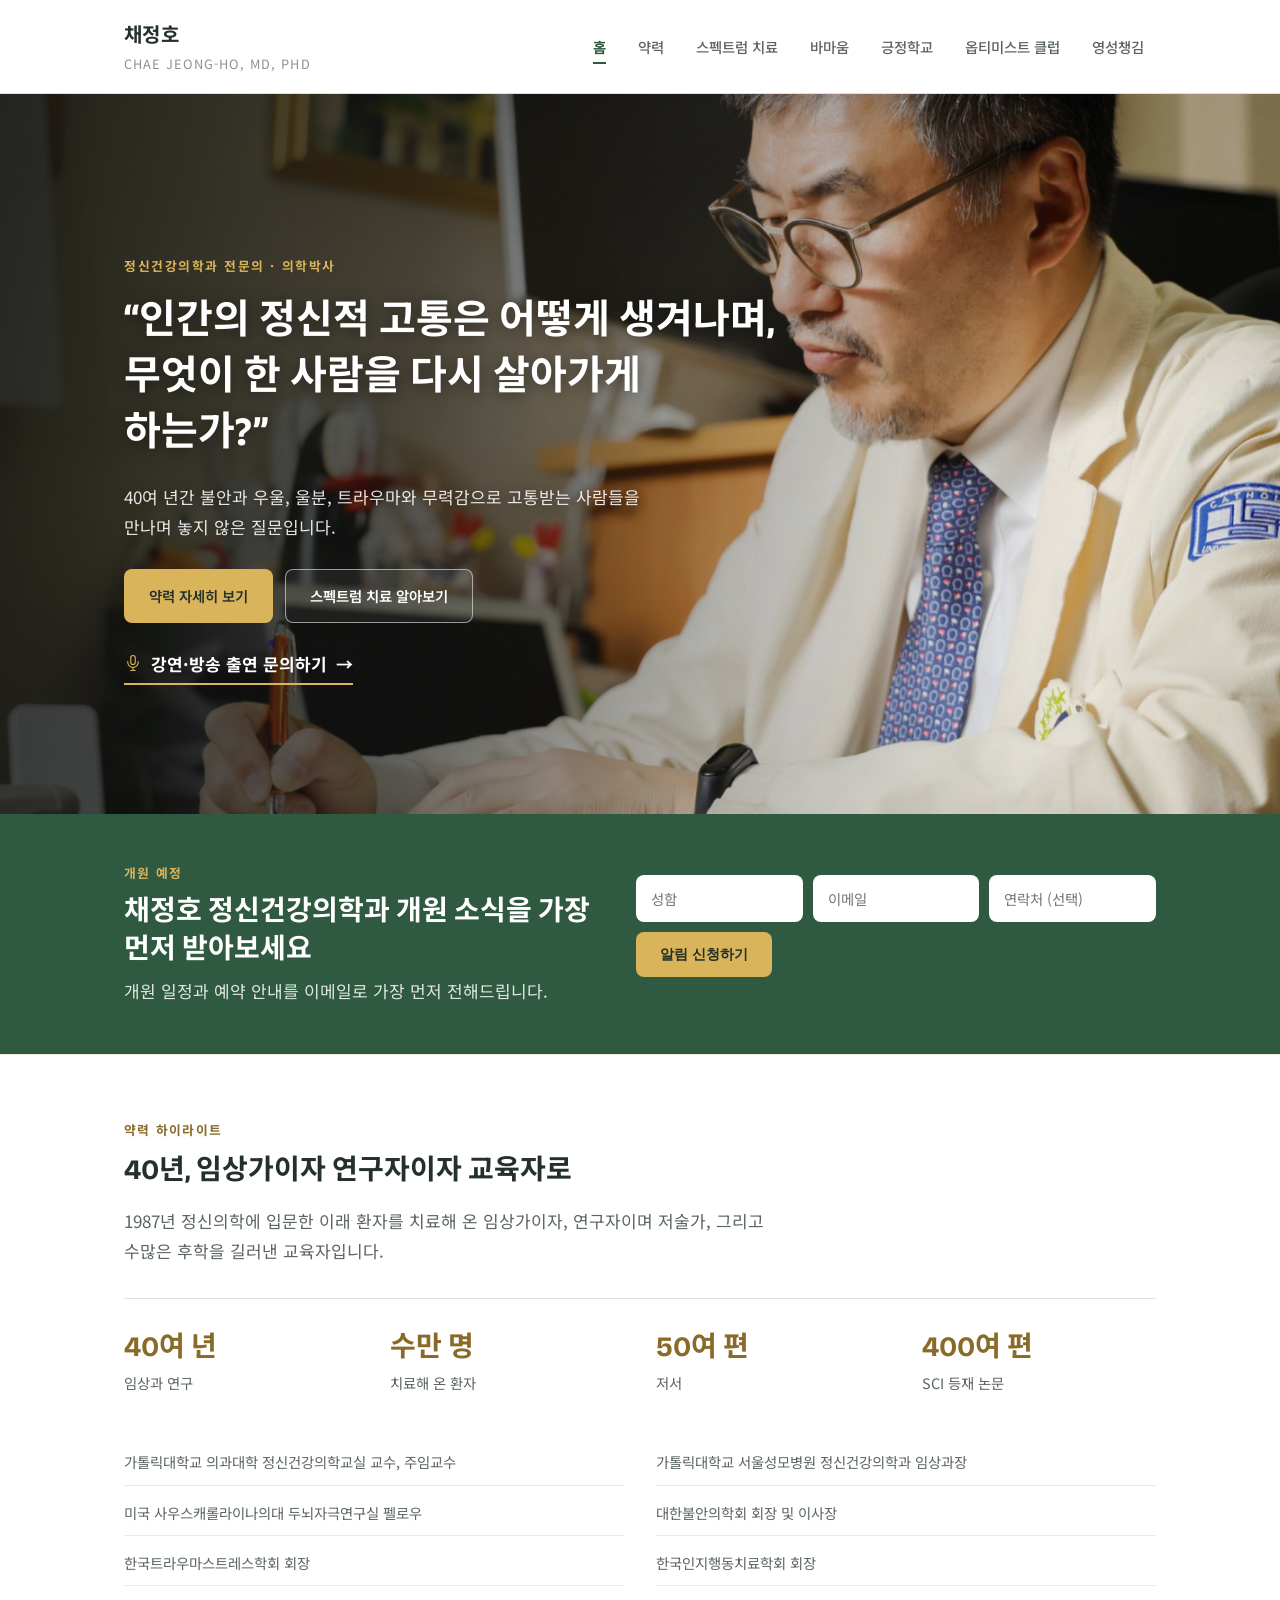
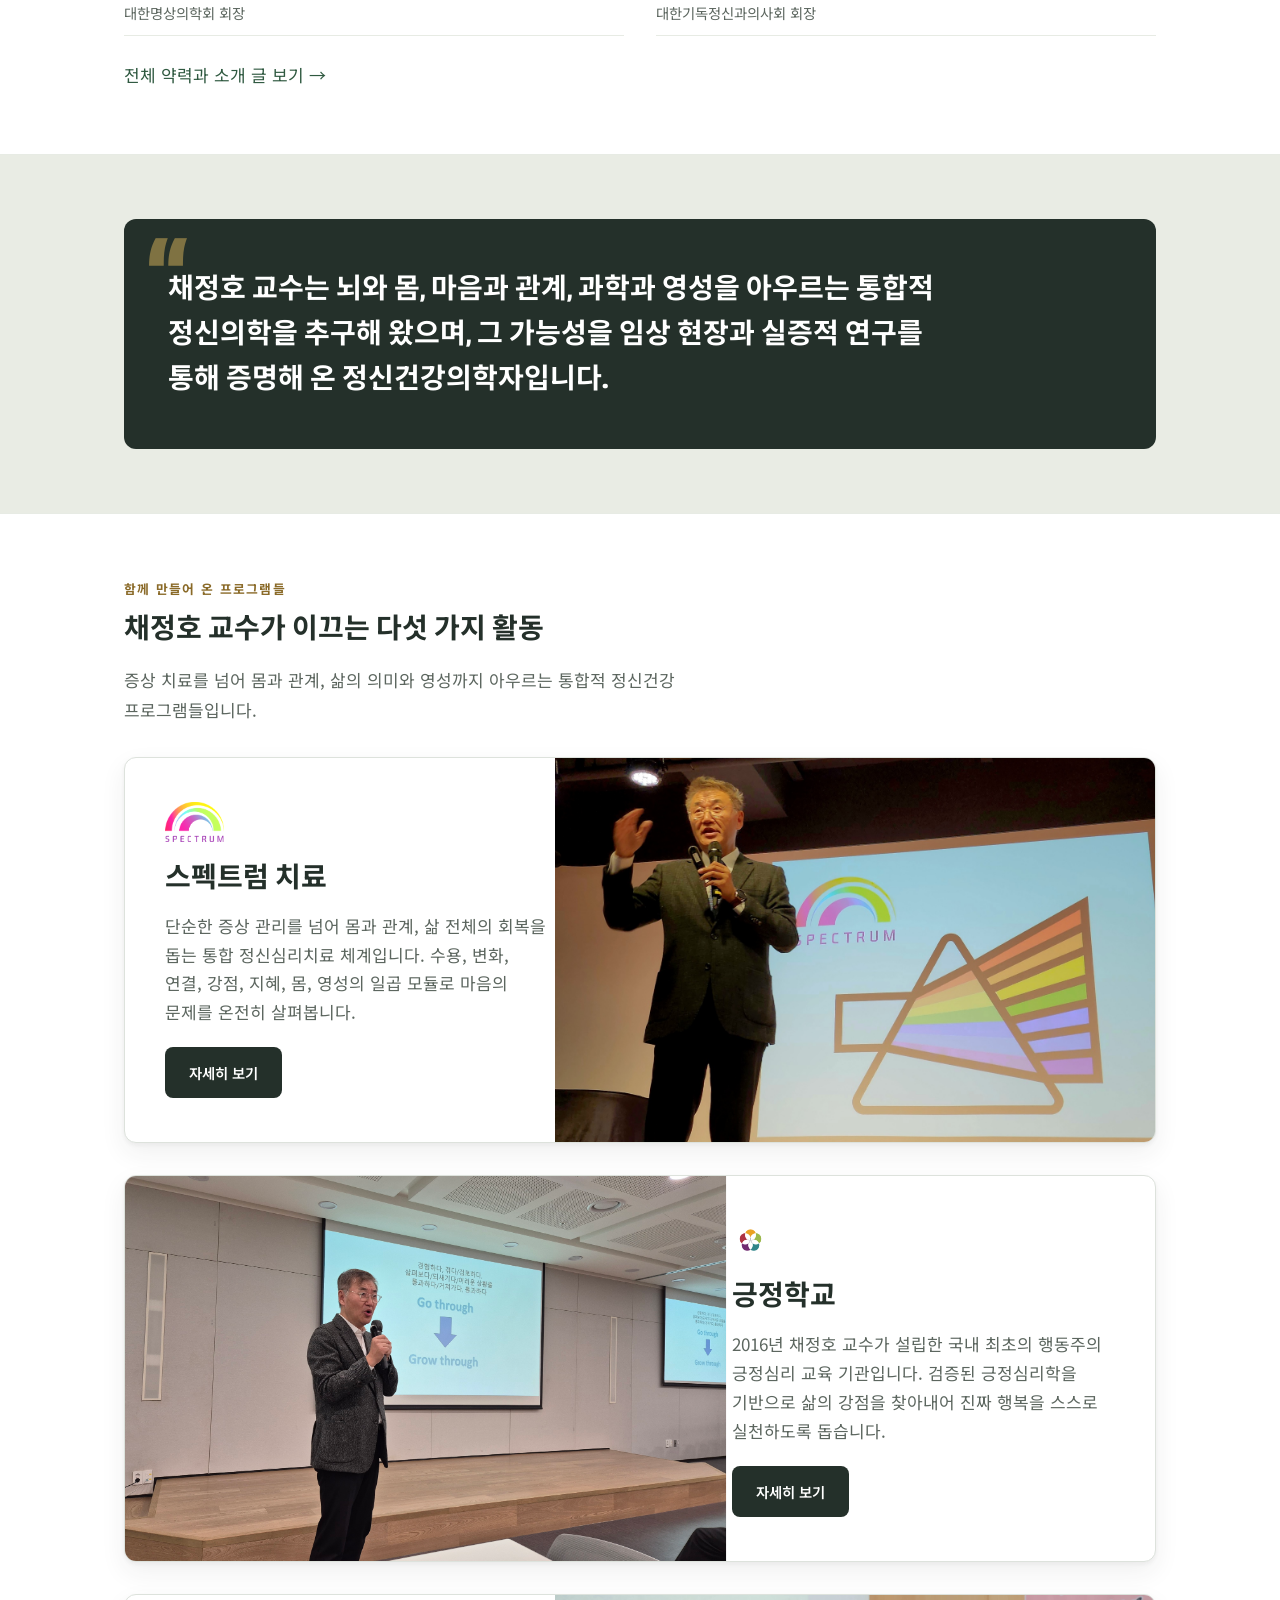
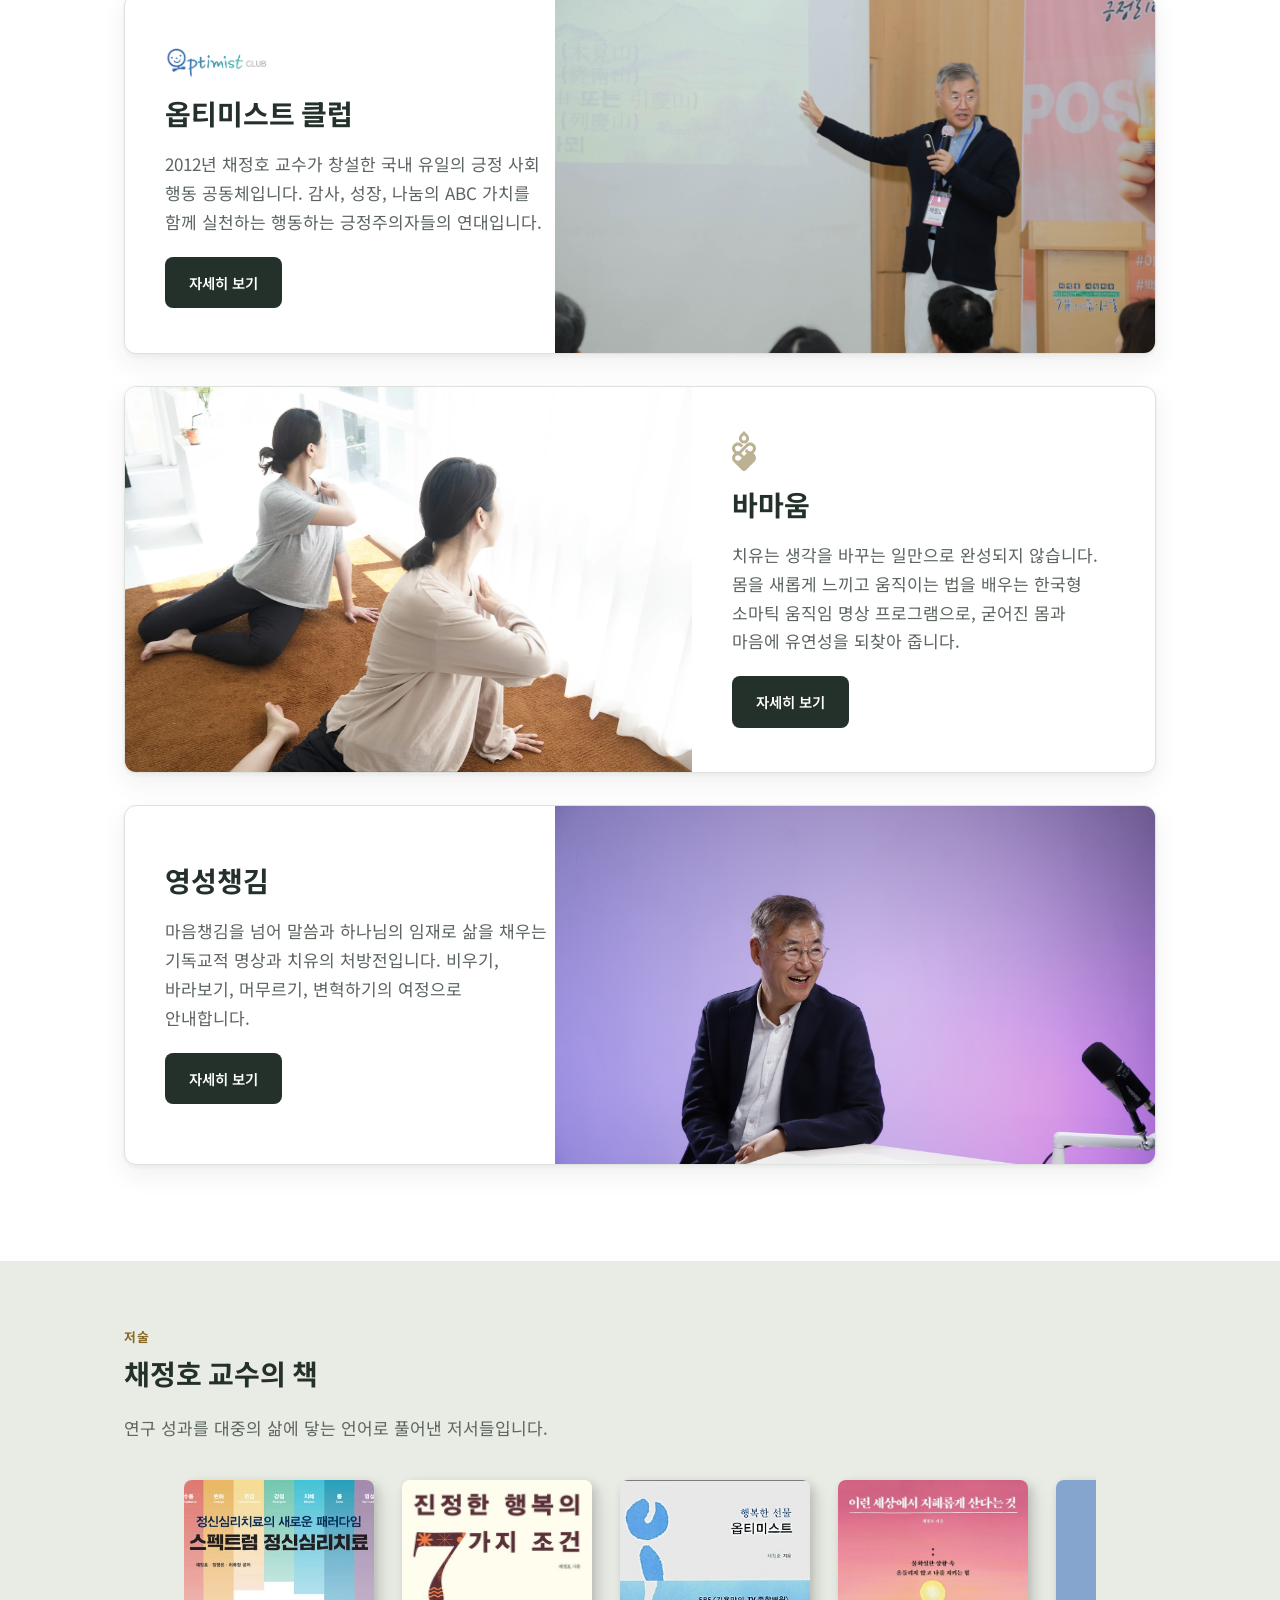
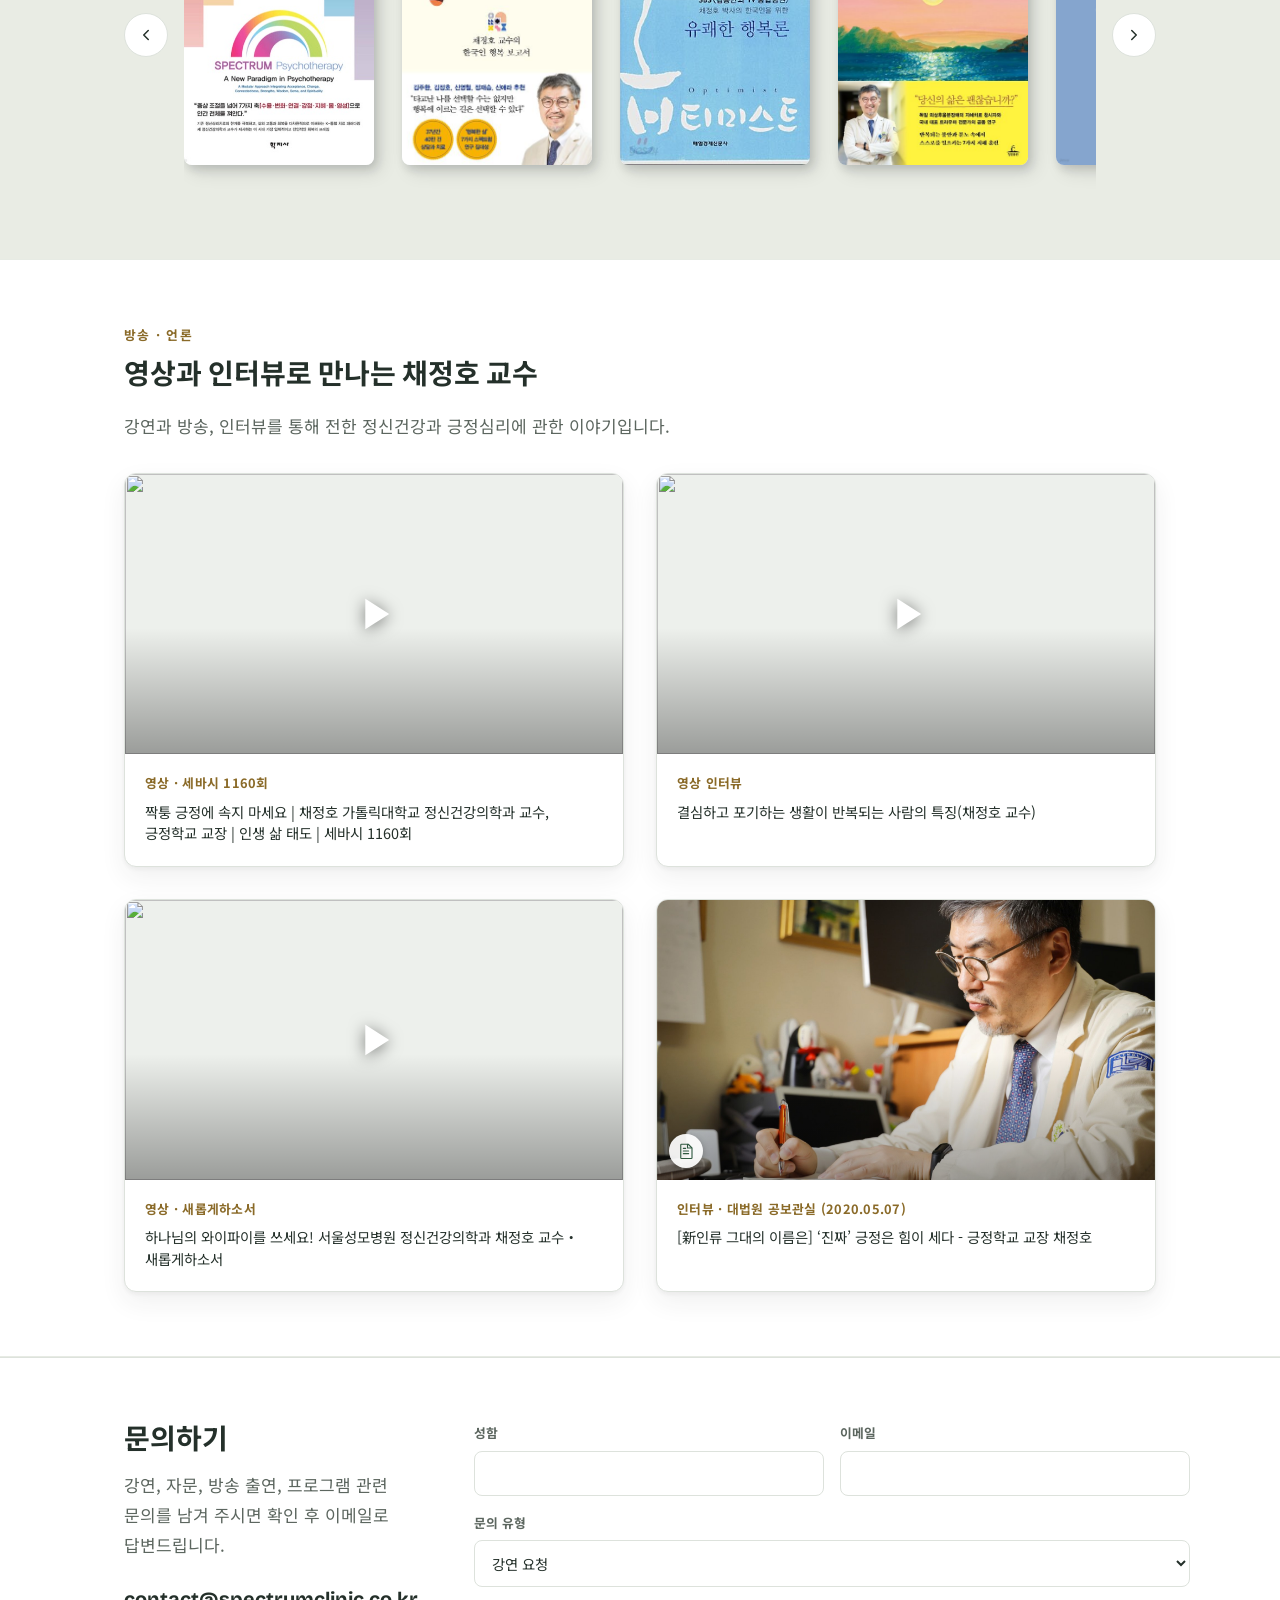
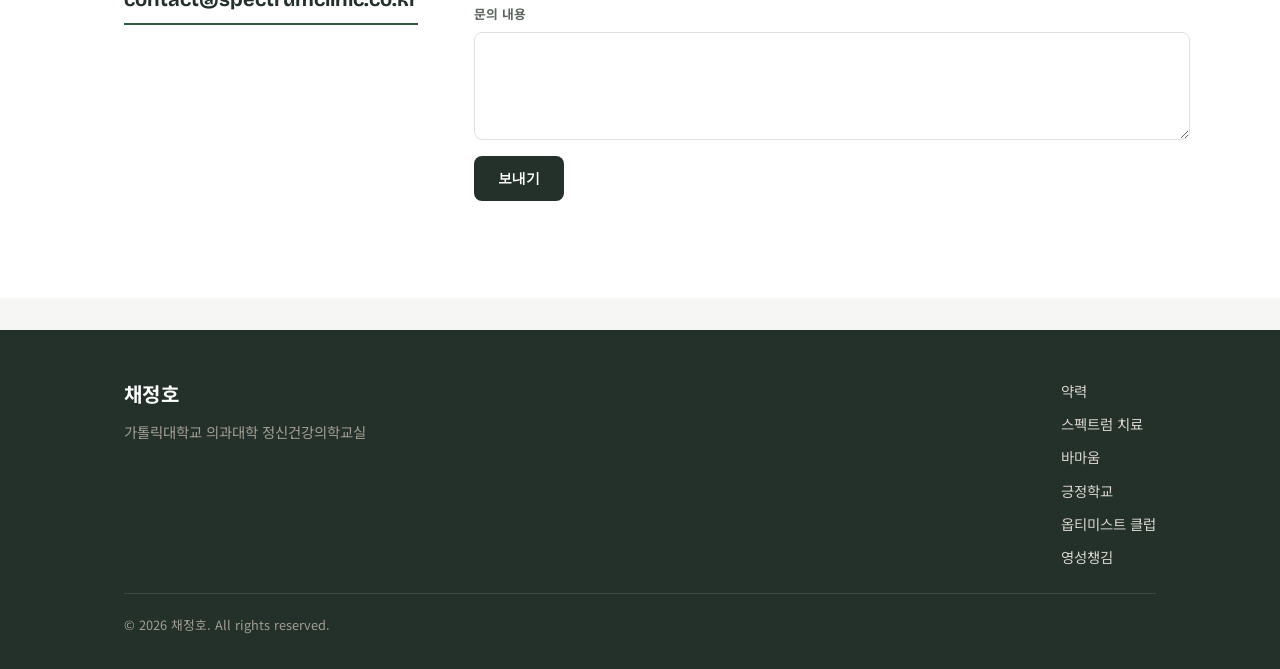
==== commit 6fa13067: "Homepage: add 스펙트럼 정신심리치료 as first book in carousel Co-Authored-By: Claude Opus 5.5 <noreply@anthrop" ====
--- a/index.html
+++ b/index.html
@@ -219,6 +219,15 @@
           <div class="book-carousel__track" tabindex="0" role="region" aria-label="저서 목록">
             <div class="book-carousel__item">
               <div class="book-cover-card" tabindex="0">
+                <img src="images/book-spectrum.jpg" alt="『스펙트럼 정신심리치료』 표지" loading="lazy">
+                <span class="book-cover-card__overlay">
+                  <span class="book-cover-card__title">스펙트럼 정신심리치료</span>
+                  <span class="book-cover-card__desc">수용·변화·연결·강점·지혜·몸·영성의 7가지 치료적 요소를 환자에 맞춰 순차적으로 적용하는, 한국 임상 현실을 위한 통합 정신치료 실전 지침서입니다.</span>
+                </span>
+              </div>
+            </div>
+            <div class="book-carousel__item">
+              <div class="book-cover-card" tabindex="0">
                 <img src="images/book-7-conditions.jpg" alt="『진정한 행복의 7가지 조건』 표지" loading="lazy">
                 <span class="book-cover-card__overlay">
                   <span class="book-cover-card__title">진정한 행복의 7가지 조건</span>
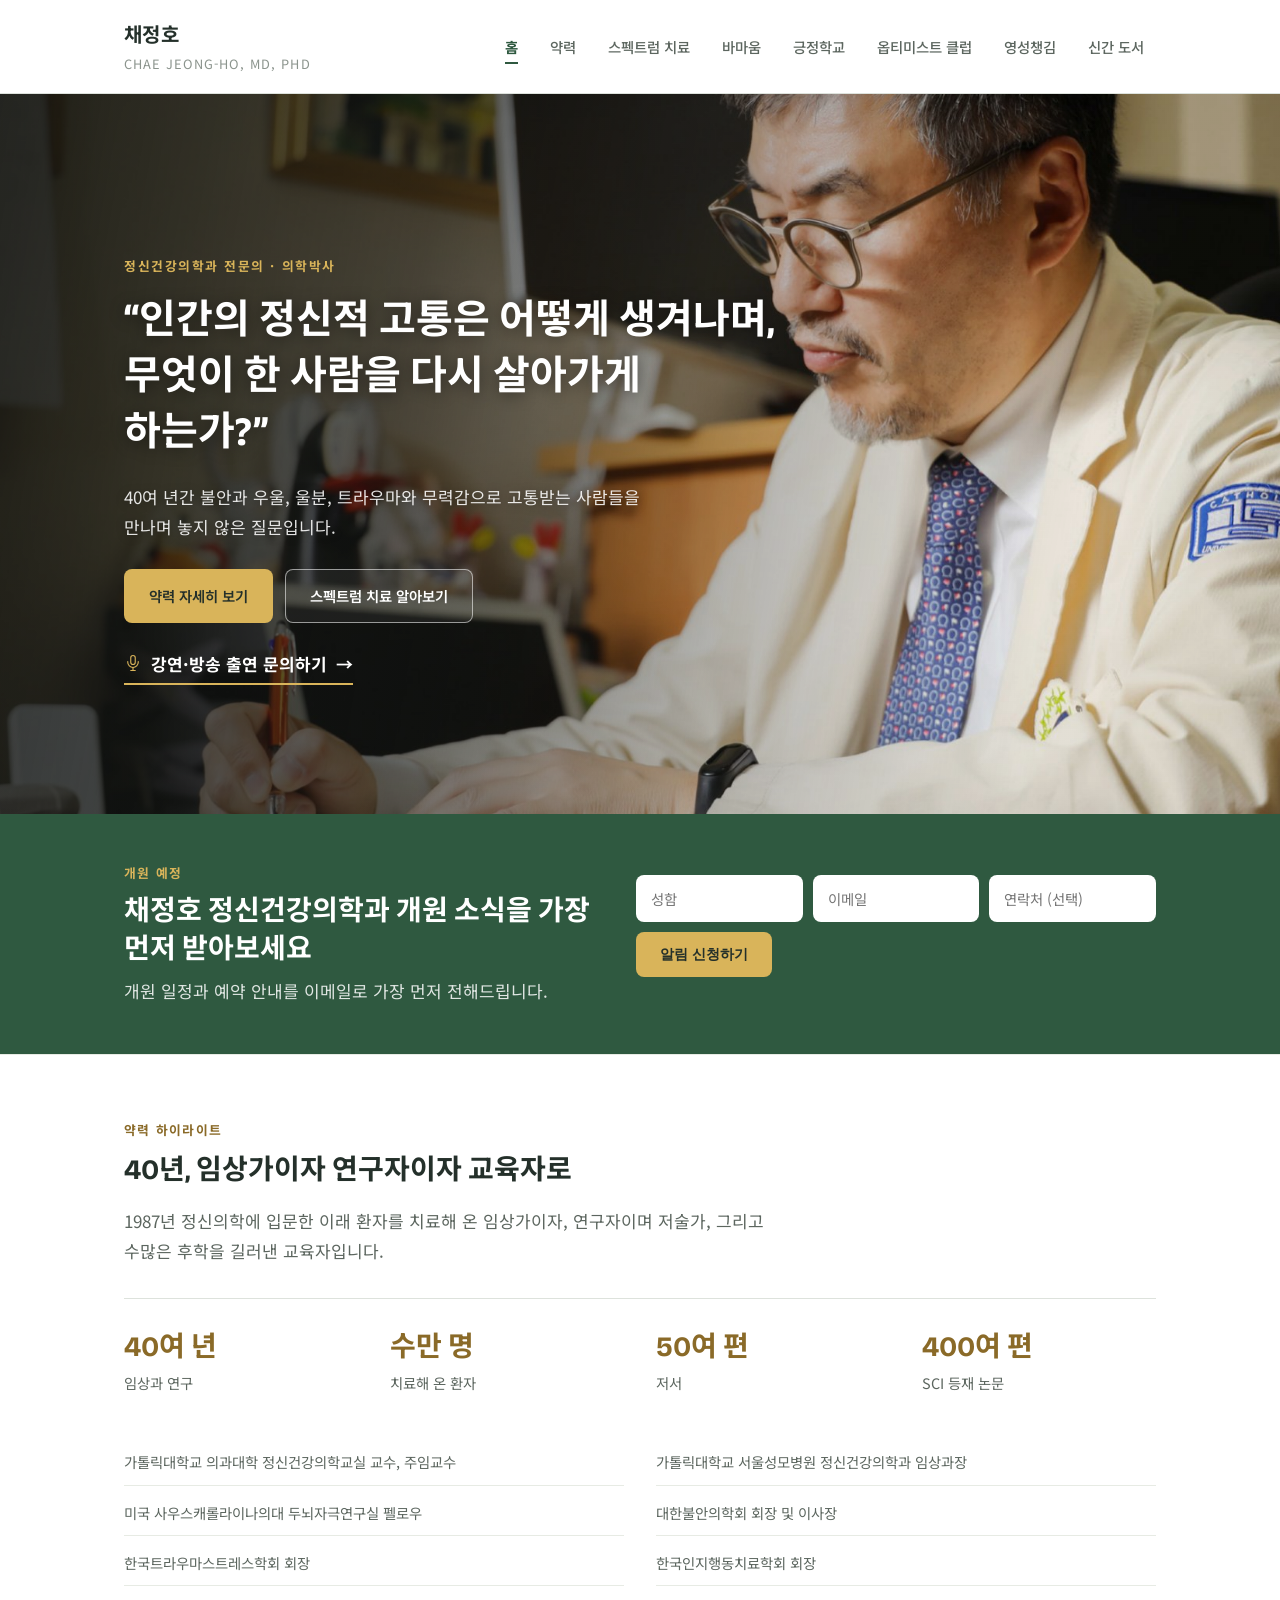
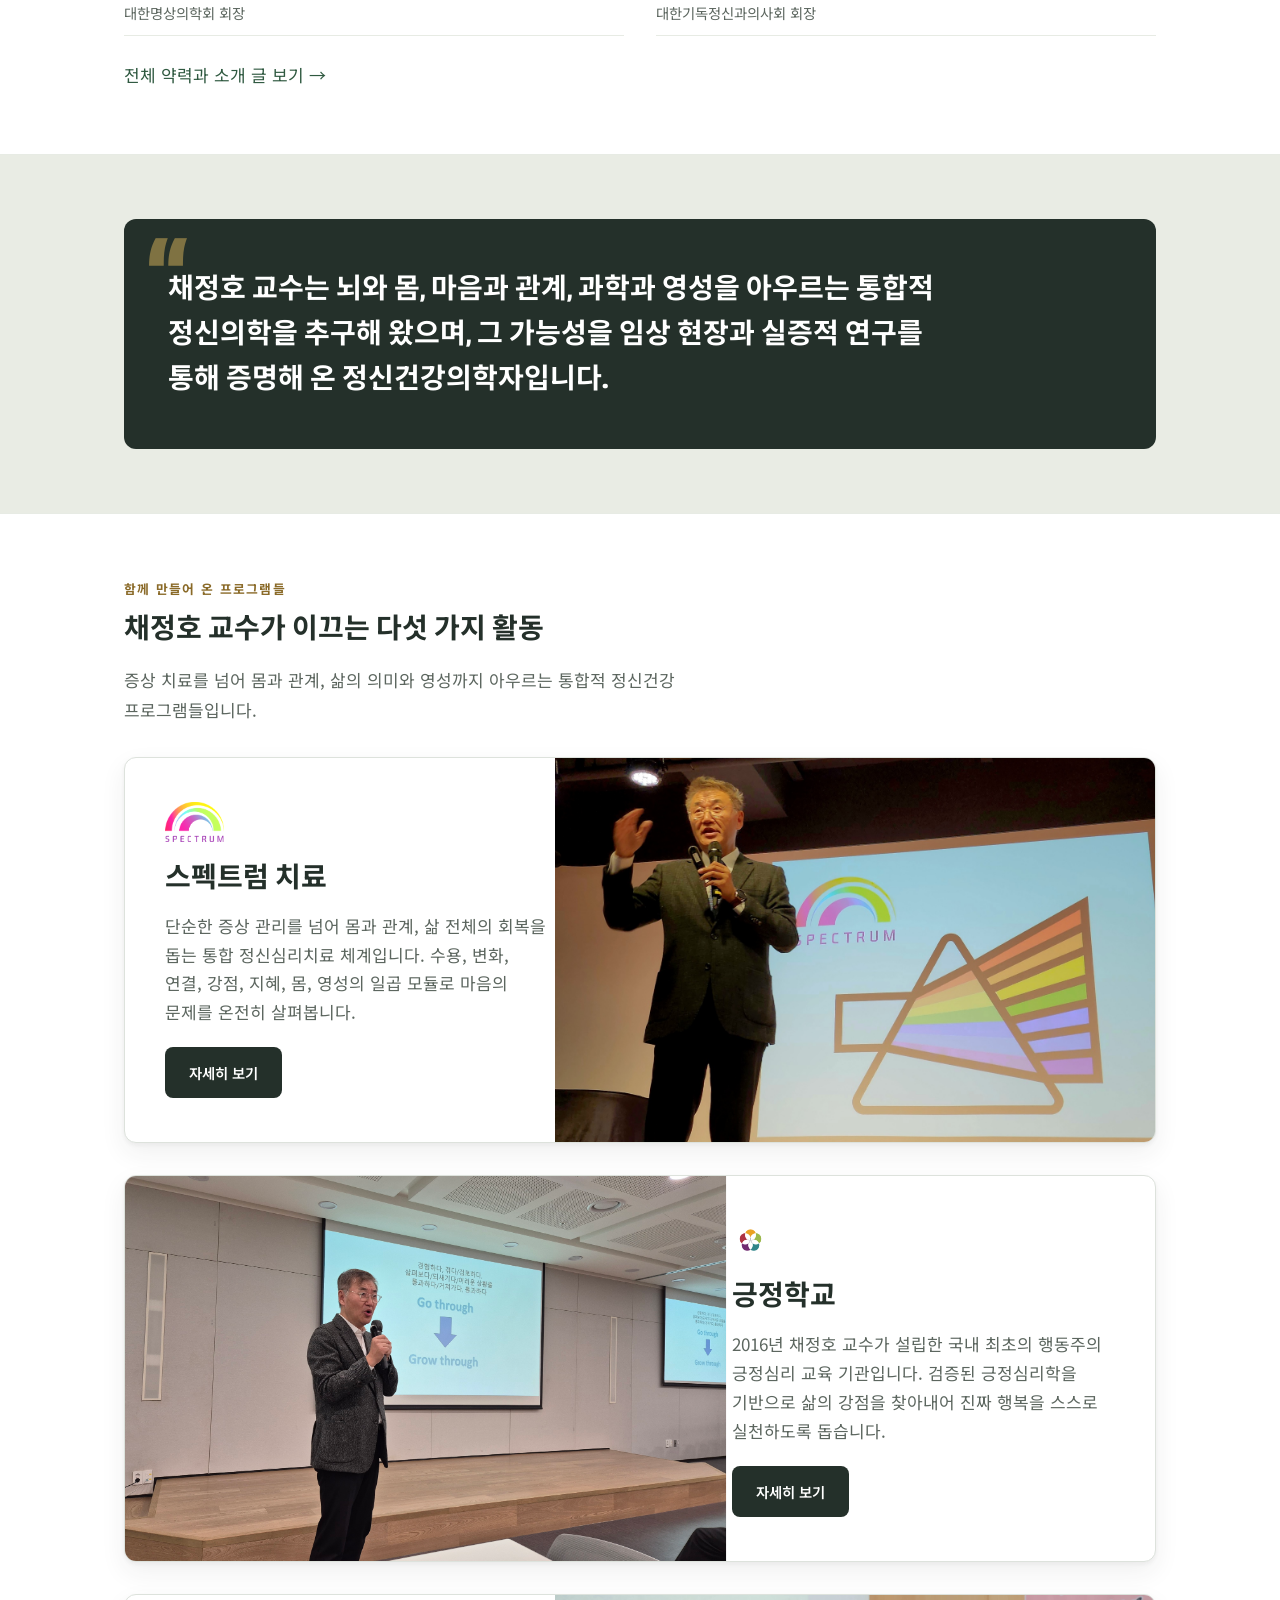
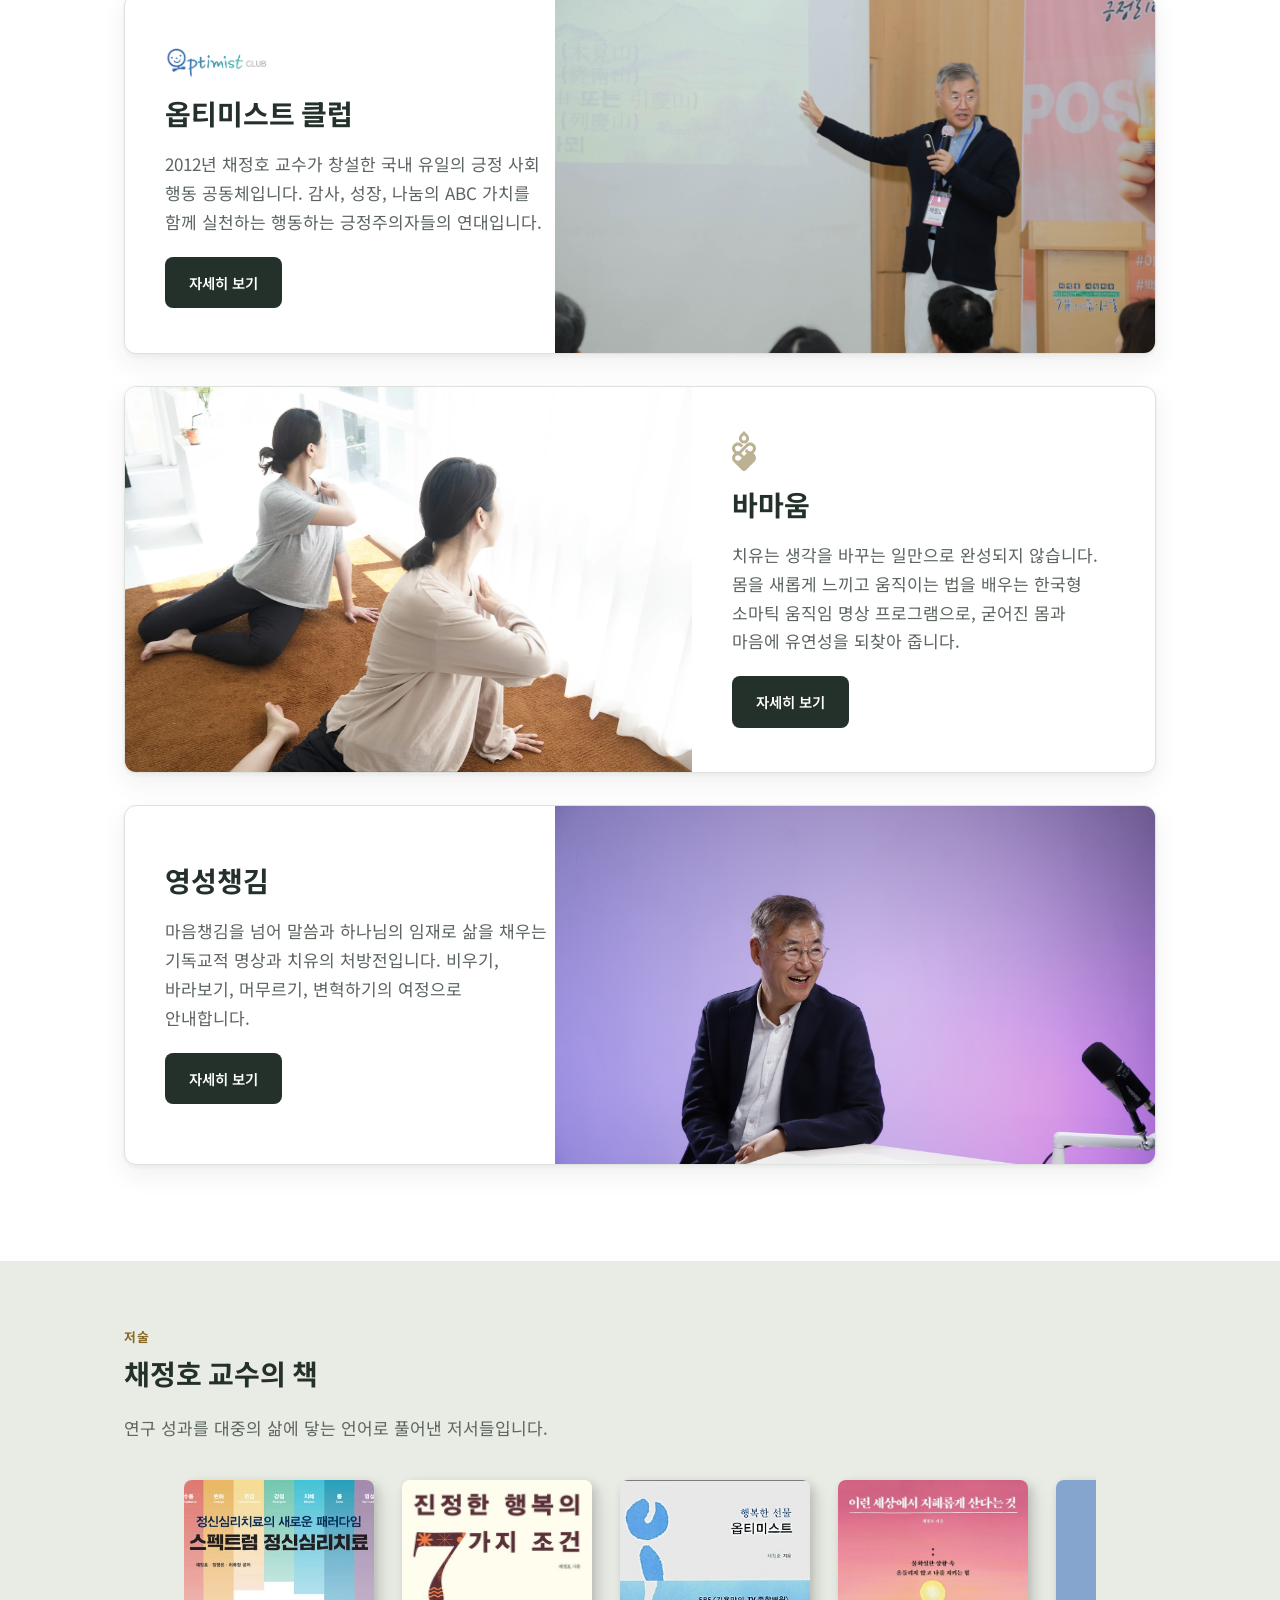
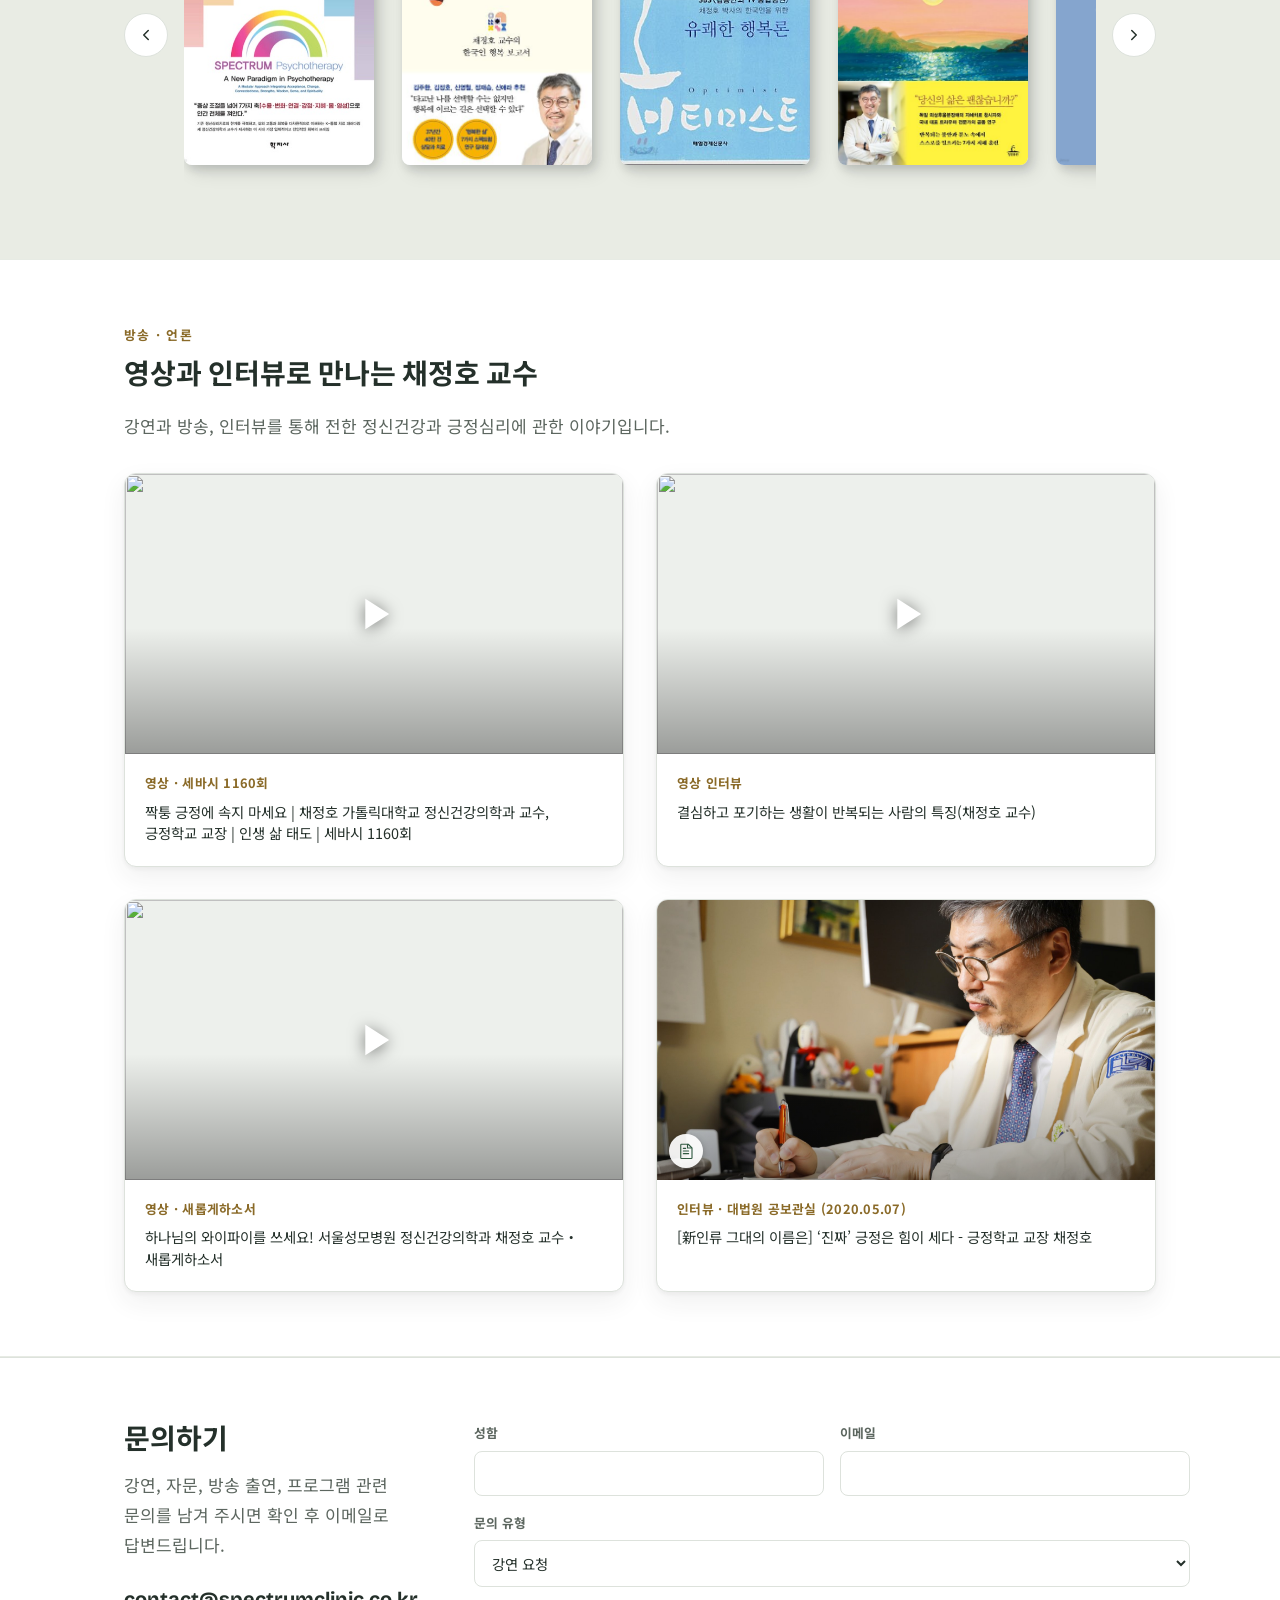
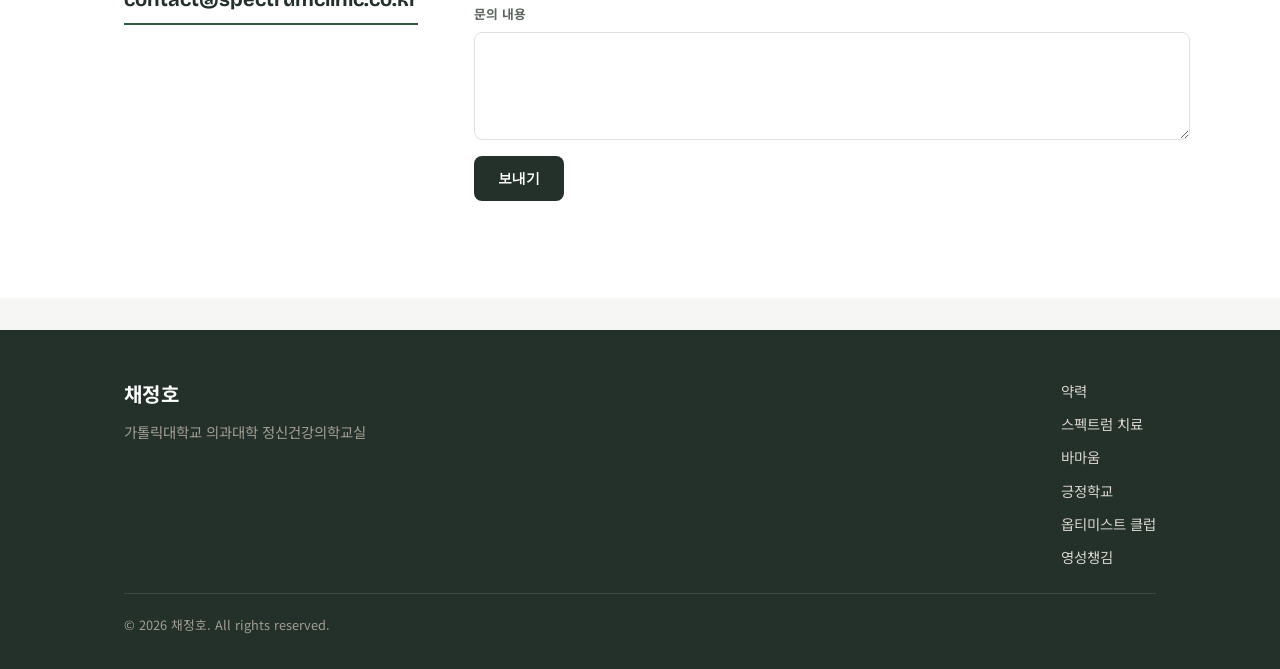
==== commit 6c24529e: "Header: add 신간 도서 link to the new book, widen nav breakpoint so 8 items fit Co-Authored-By: Claude O" ====
--- a/index.html
+++ b/index.html
@@ -31,6 +31,7 @@
       <a href="optimist-school.html">긍정학교</a>
       <a href="optimist-club.html">옵티미스트 클럽</a>
       <a href="spiritfulness.html">영성챙김</a>
+      <a href="https://product.kyobobook.co.kr/detail/S000222045542" target="_blank" rel="noopener">신간 도서</a>
     </nav>
   </div>
 </header>
--- a/css/style.css
+++ b/css/style.css
@@ -253,7 +253,7 @@
 }
 .main-nav a.is-active::after { transform: scaleX(1); }
 
-@media (max-width: 860px) {
+@media (max-width: 960px) {
   .nav-toggle { display: inline-flex; align-items: center; justify-content: center; }
   .main-nav {
     display: none;
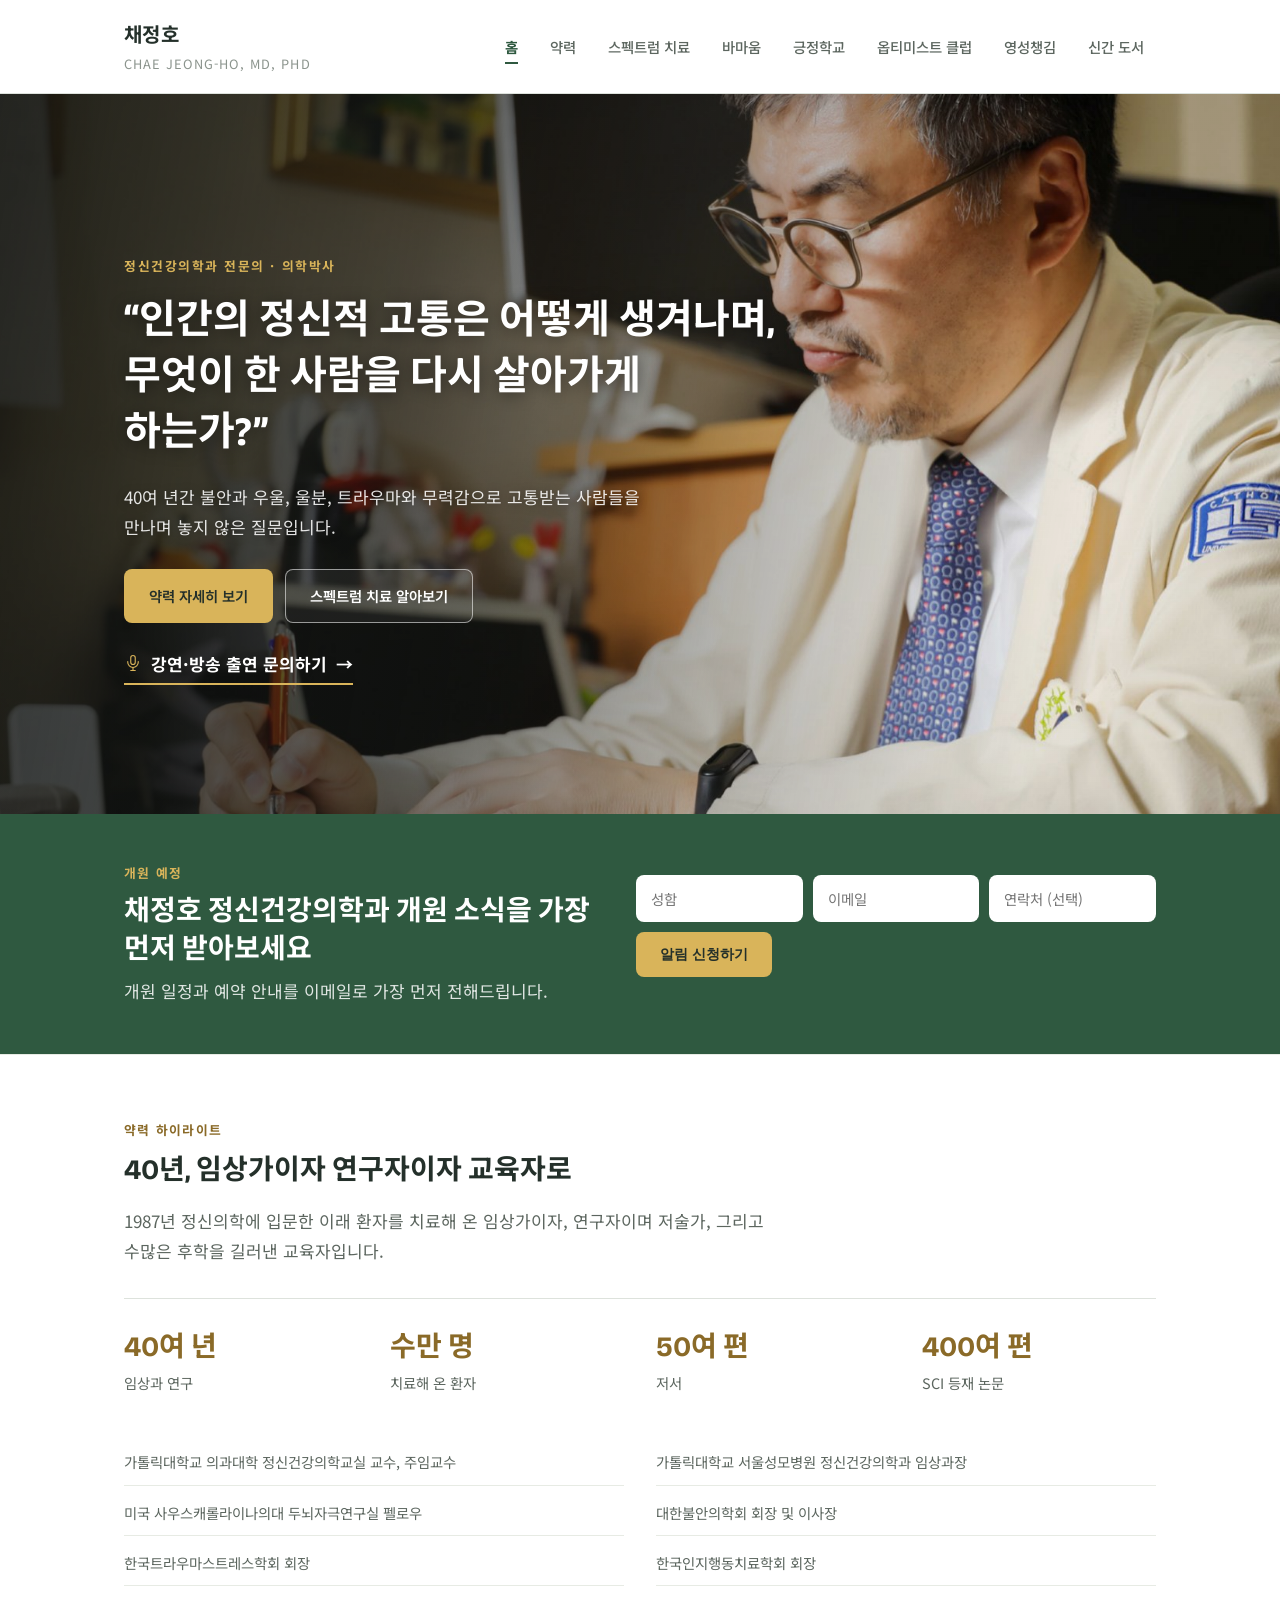
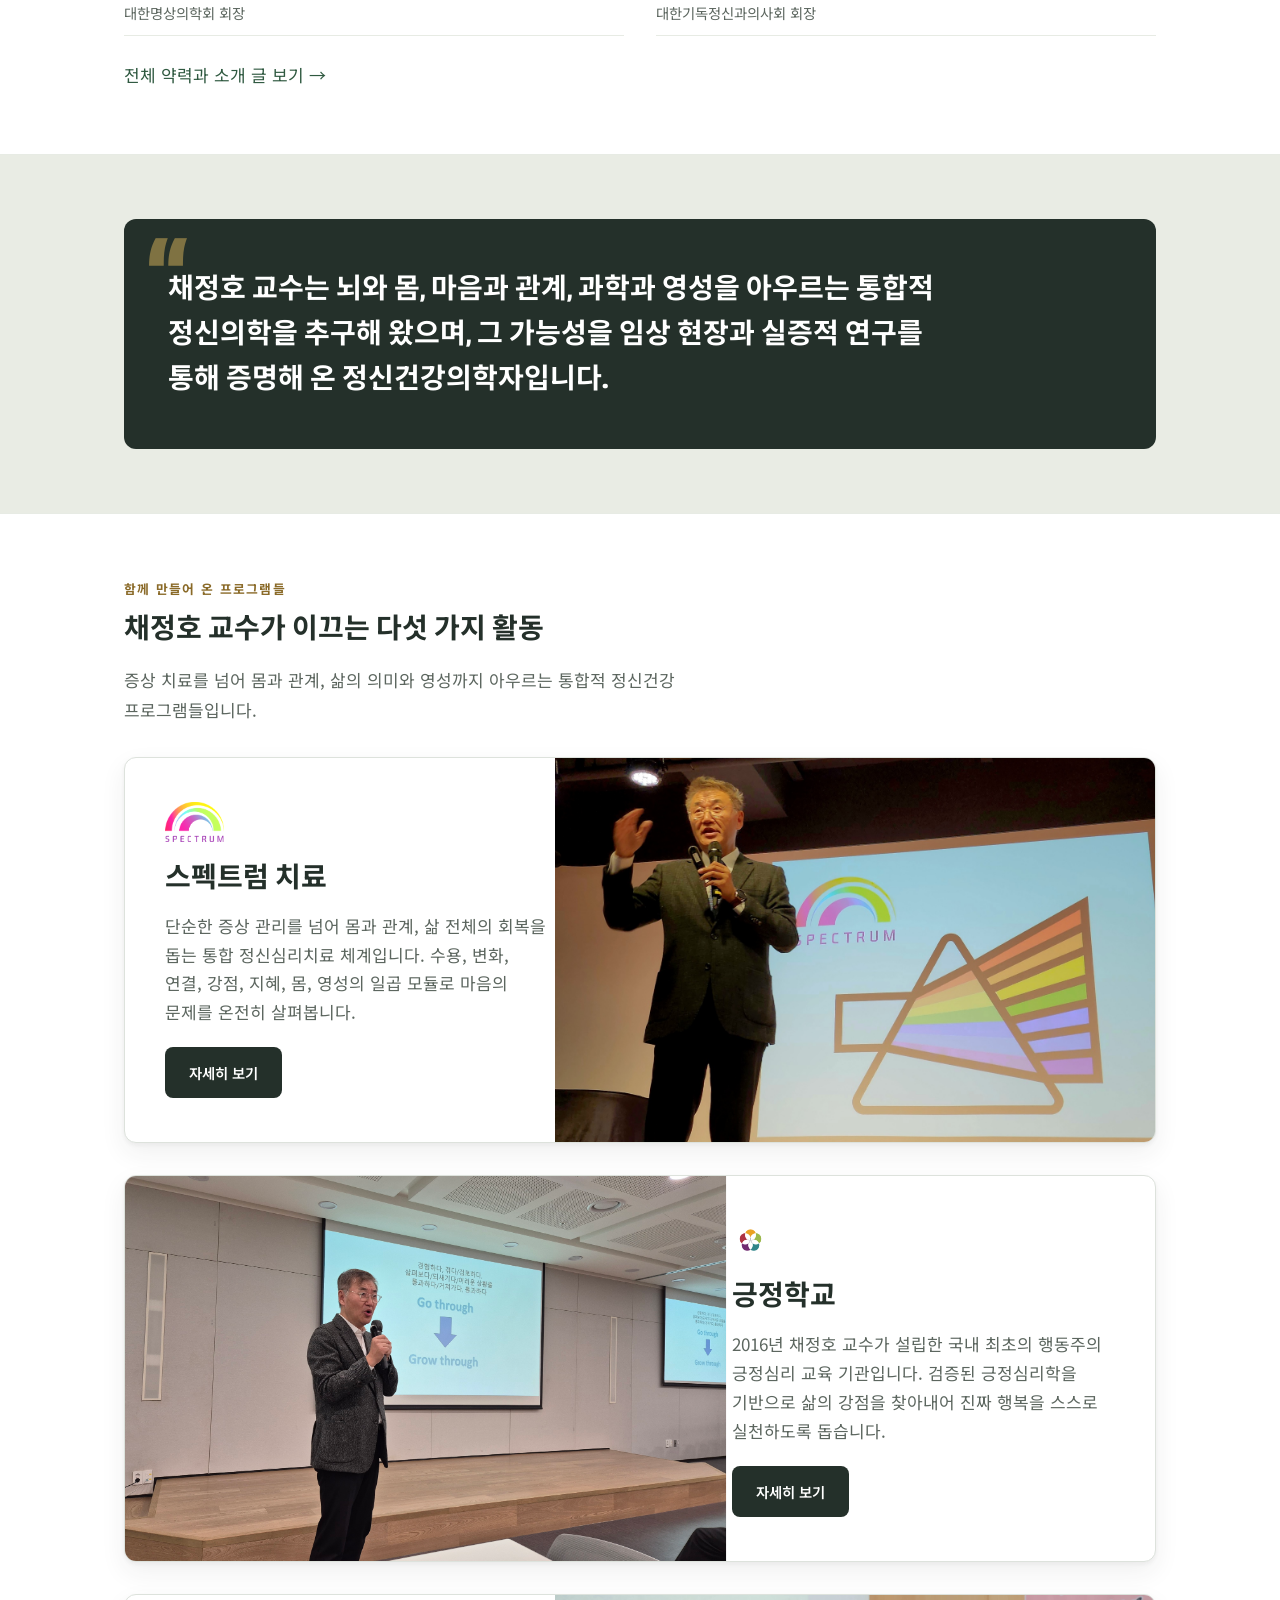
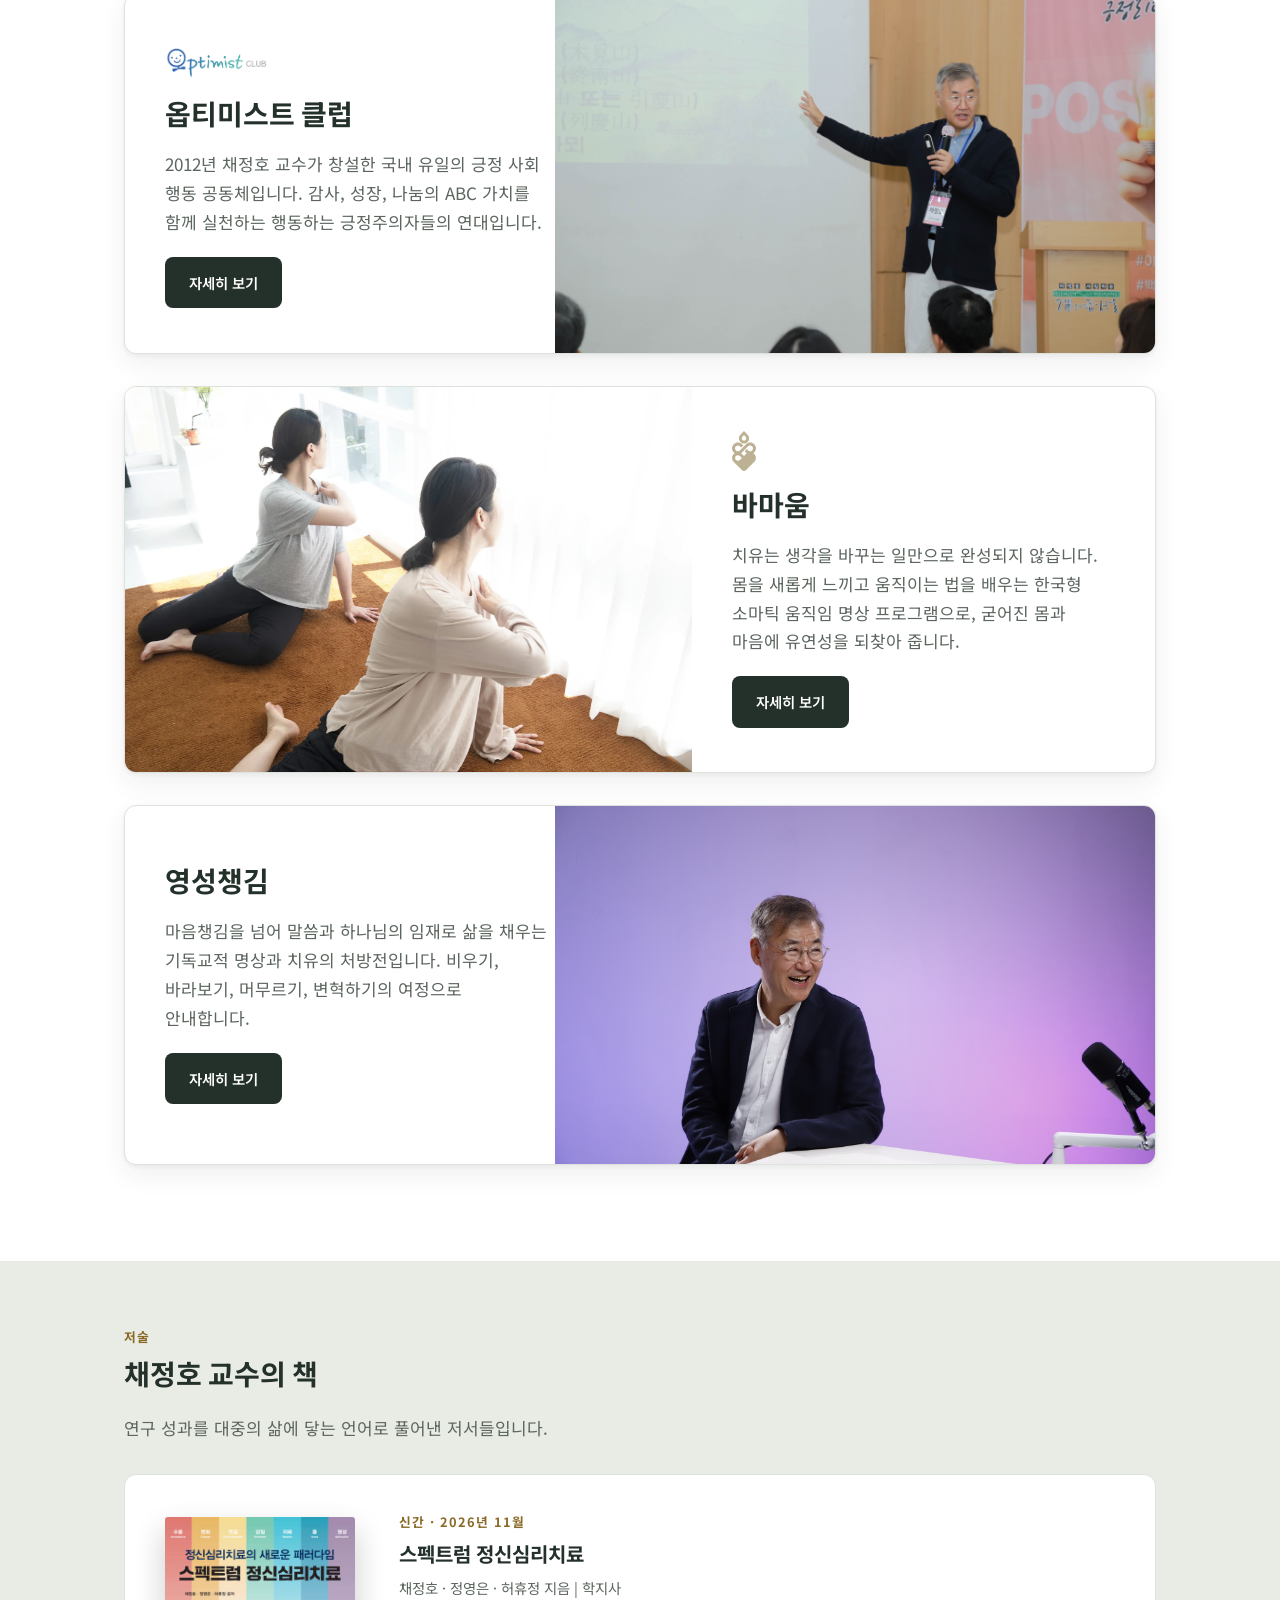
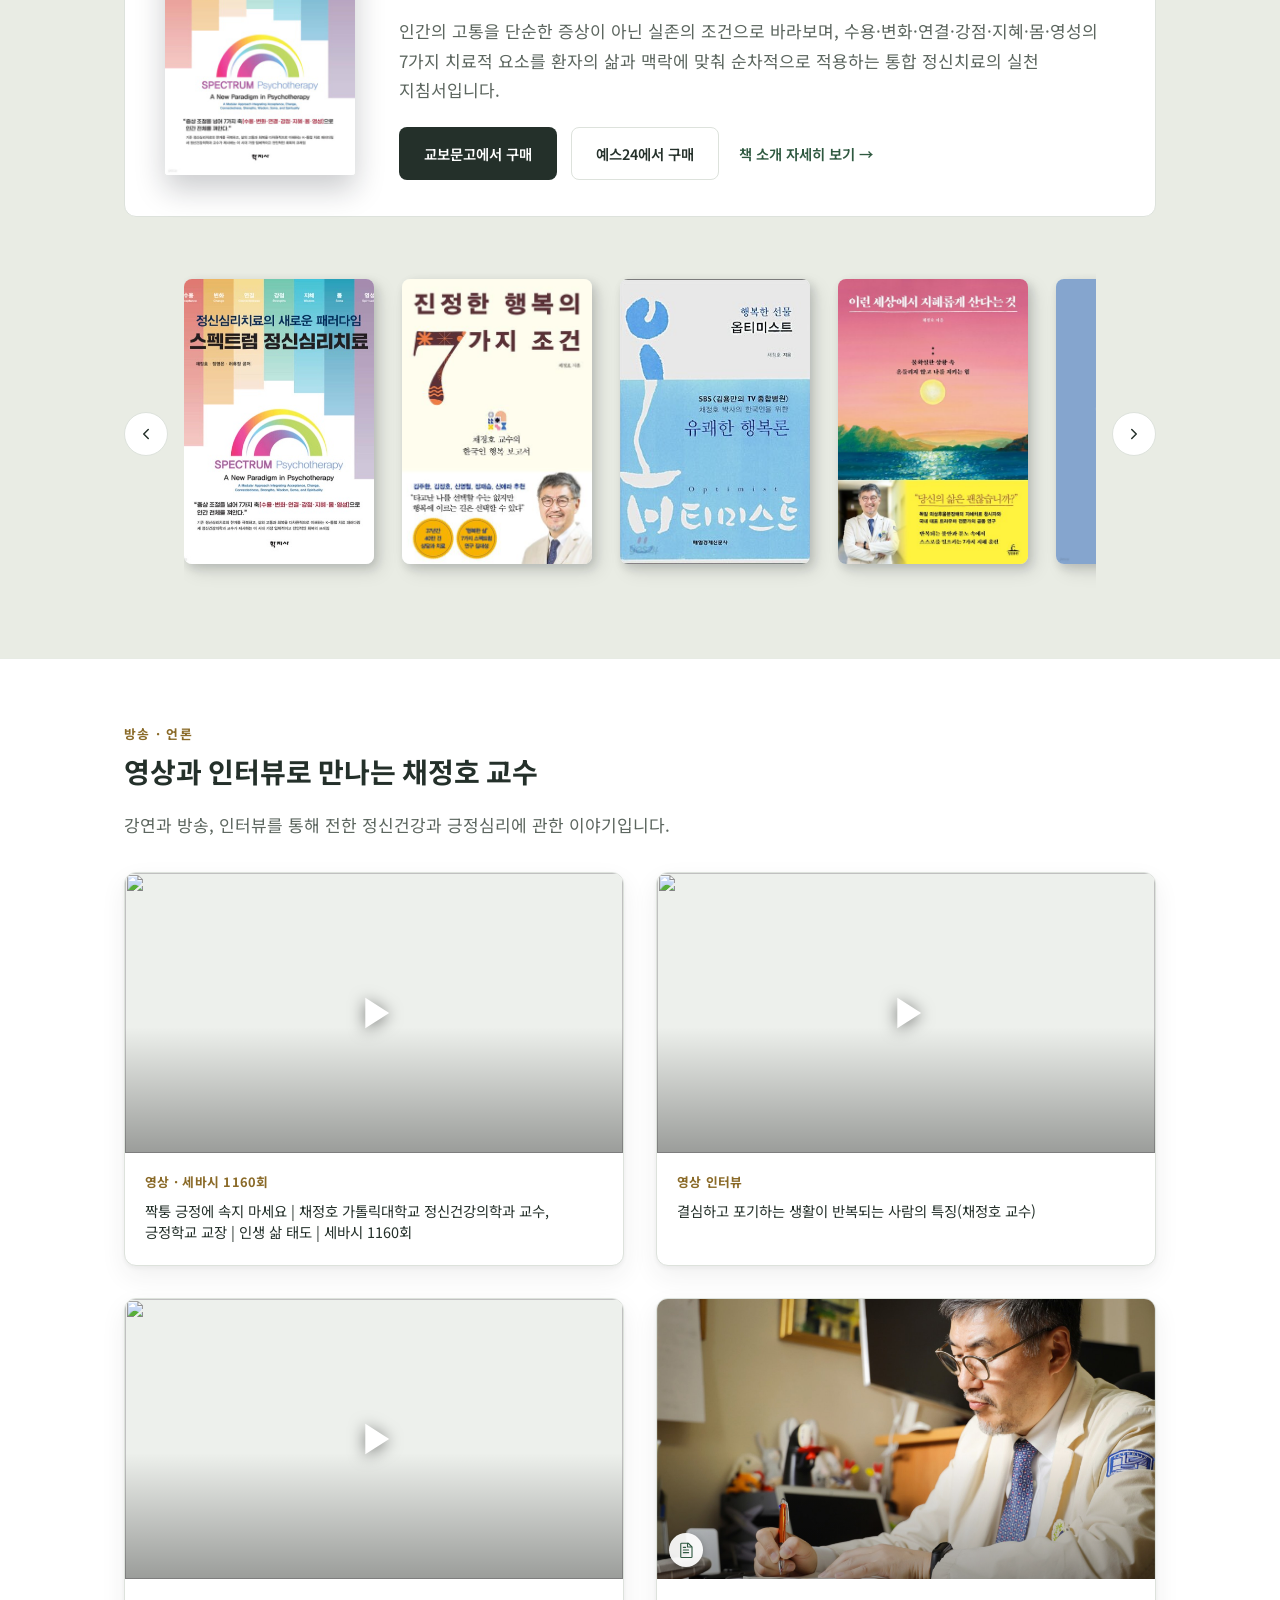
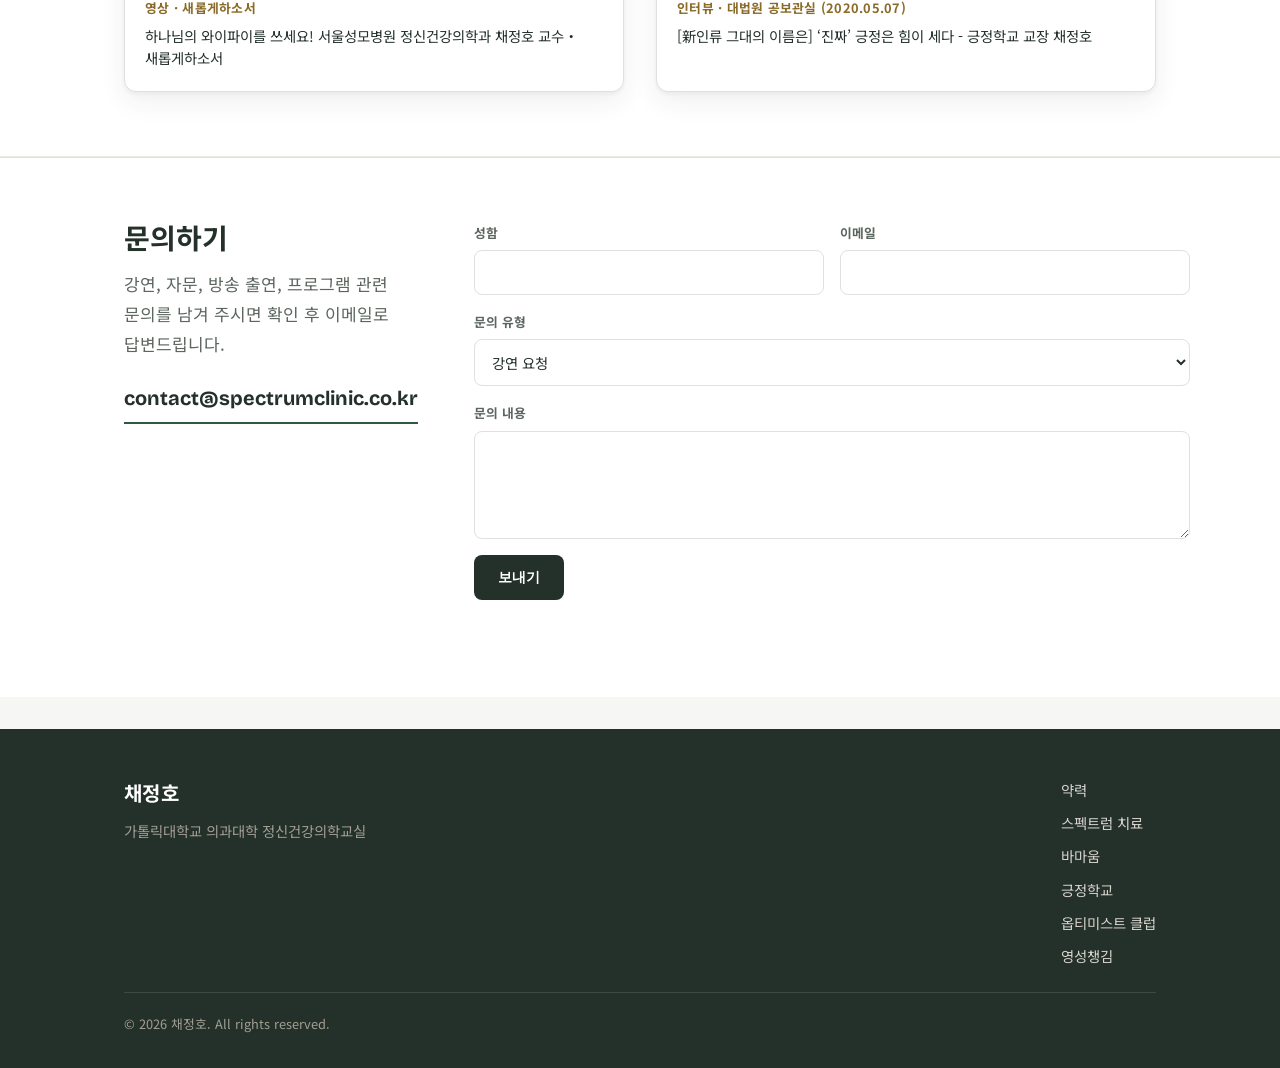
==== commit 48b6cb6b: "New book page (spectrum-book.html) and homepage highlight with Kyobo and Yes24 links Header 신간 도서 no" ====
--- a/index.html
+++ b/index.html
@@ -31,7 +31,7 @@
       <a href="optimist-school.html">긍정학교</a>
       <a href="optimist-club.html">옵티미스트 클럽</a>
       <a href="spiritfulness.html">영성챙김</a>
-      <a href="https://product.kyobobook.co.kr/detail/S000222045542" target="_blank" rel="noopener">신간 도서</a>
+      <a href="spectrum-book.html">신간 도서</a>
     </nav>
   </div>
 </header>
@@ -212,6 +212,27 @@
         <h2>채정호 교수의 책</h2>
         <p>연구 성과를 대중의 삶에 닿는 언어로 풀어낸 저서들입니다.</p>
       </div>
+      <!-- New book highlight: delete from here to "end new book highlight" to remove it -->
+      <div class="new-book">
+        <a class="new-book__cover" href="spectrum-book.html">
+          <img src="images/book-spectrum.jpg" alt="『스펙트럼 정신심리치료』 표지" width="400" height="544" loading="lazy">
+        </a>
+        <div>
+          <div class="new-book__eyebrow">신간 · 2026년 11월</div>
+          <h3>스펙트럼 정신심리치료</h3>
+          <p class="new-book__meta">채정호 · 정영은 · 허휴정 지음 | 학지사</p>
+          <p class="new-book__desc">
+            인간의 고통을 단순한 증상이 아닌 실존의 조건으로 바라보며, 수용·변화·연결·강점·지혜·몸·영성의
+            7가지 치료적 요소를 환자의 삶과 맥락에 맞춰 순차적으로 적용하는 통합 정신치료의 실천 지침서입니다.
+          </p>
+          <div class="new-book__actions">
+            <a href="https://product.kyobobook.co.kr/detail/S000222045542" target="_blank" rel="noopener" class="btn btn--primary">교보문고에서 구매</a>
+            <a href="https://www.yes24.com/product/goods/202265586" target="_blank" rel="noopener" class="btn btn--outline">예스24에서 구매</a>
+            <a href="spectrum-book.html" class="new-book__more">책 소개 자세히 보기 →</a>
+          </div>
+        </div>
+      </div>
+      <!-- end new book highlight -->
       <div class="book-carousel">
         <button type="button" class="book-carousel__nav book-carousel__nav--prev" aria-label="이전 책">
           <svg viewBox="0 0 24 24" fill="none" stroke="currentColor" stroke-width="2" stroke-linecap="round" stroke-linejoin="round"><path d="M15 18l-6-6 6-6"/></svg>
--- a/css/style.css
+++ b/css/style.css
@@ -765,7 +765,7 @@
   min-height: 260px;
 }
 /* Absolutely positioned so the image's own aspect ratio (a tall book
-   cover vs. a wide event photo) can't drive the flex row's height —
+   cover vs. a wide event photo) can't drive the flex row's height:
    every card stays the same height regardless of the photo's shape. */
 .activity-feature__media img {
   position: absolute;
@@ -1596,3 +1596,70 @@
   background: var(--border);
   margin: 48px 0;
 }
+
+/* ---------- New book highlight (homepage, above the carousel) ---------- */
+.new-book {
+  display: grid;
+  grid-template-columns: 190px 1fr;
+  gap: 44px;
+  align-items: center;
+  background: var(--surface);
+  border: 1px solid var(--border);
+  border-radius: 12px;
+  padding: 36px 40px;
+  margin-bottom: 56px;
+}
+.new-book__cover {
+  display: block;
+  border-radius: 3px;
+  overflow: hidden;
+  box-shadow: 0 14px 30px rgba(20, 22, 30, 0.22);
+  transition: transform 0.3s ease;
+}
+.new-book__cover:hover { transform: translateY(-3px); }
+.new-book__cover img { display: block; width: 100%; height: auto; }
+.new-book__eyebrow {
+  font-size: var(--text-2xs);
+  font-weight: 700;
+  letter-spacing: 0.08em;
+  color: var(--gold);
+  margin-bottom: 8px;
+}
+.new-book h3 { margin: 0 0 6px; }
+.new-book__meta {
+  font-size: var(--text-xs);
+  color: var(--ink-soft);
+  margin: 0 0 16px;
+}
+.new-book__desc { color: var(--ink-soft); margin: 0 0 22px; }
+.new-book__actions {
+  display: flex;
+  flex-wrap: wrap;
+  align-items: center;
+  gap: 12px 14px;
+}
+.new-book__more {
+  font-size: var(--text-xs);
+  font-weight: 600;
+  color: var(--accent);
+  margin-left: 6px;
+}
+@media (max-width: 700px) {
+  .new-book {
+    grid-template-columns: 1fr;
+    gap: 26px;
+    padding: 28px 22px;
+  }
+  .new-book__cover { max-width: 160px; justify-self: center; }
+}
+
+/* ---------- Book facts list (single book page) ---------- */
+.book-facts {
+  display: grid;
+  grid-template-columns: max-content 1fr;
+  gap: 12px 28px;
+  margin: 0 0 32px;
+  padding: 0;
+}
+.book-facts dt { font-weight: 600; color: var(--ink); }
+.book-facts dd { margin: 0; color: var(--ink-soft); }
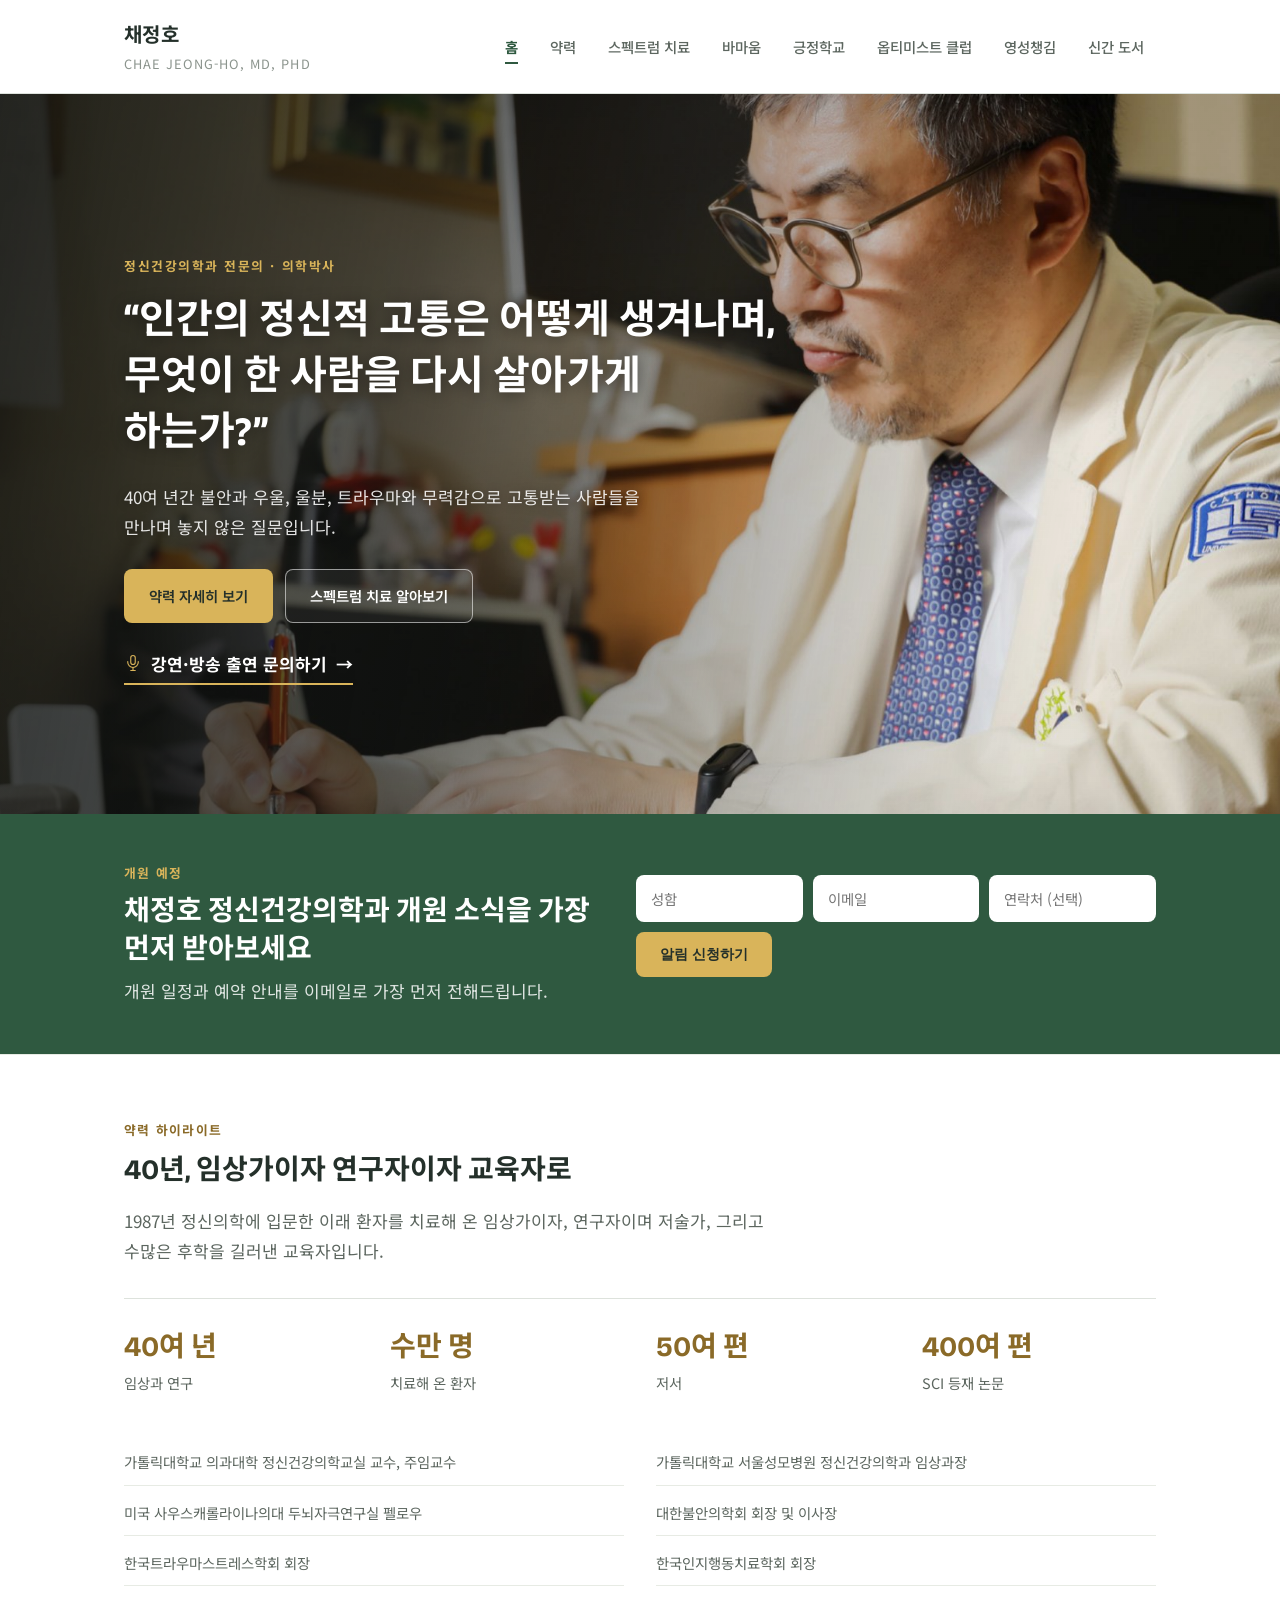
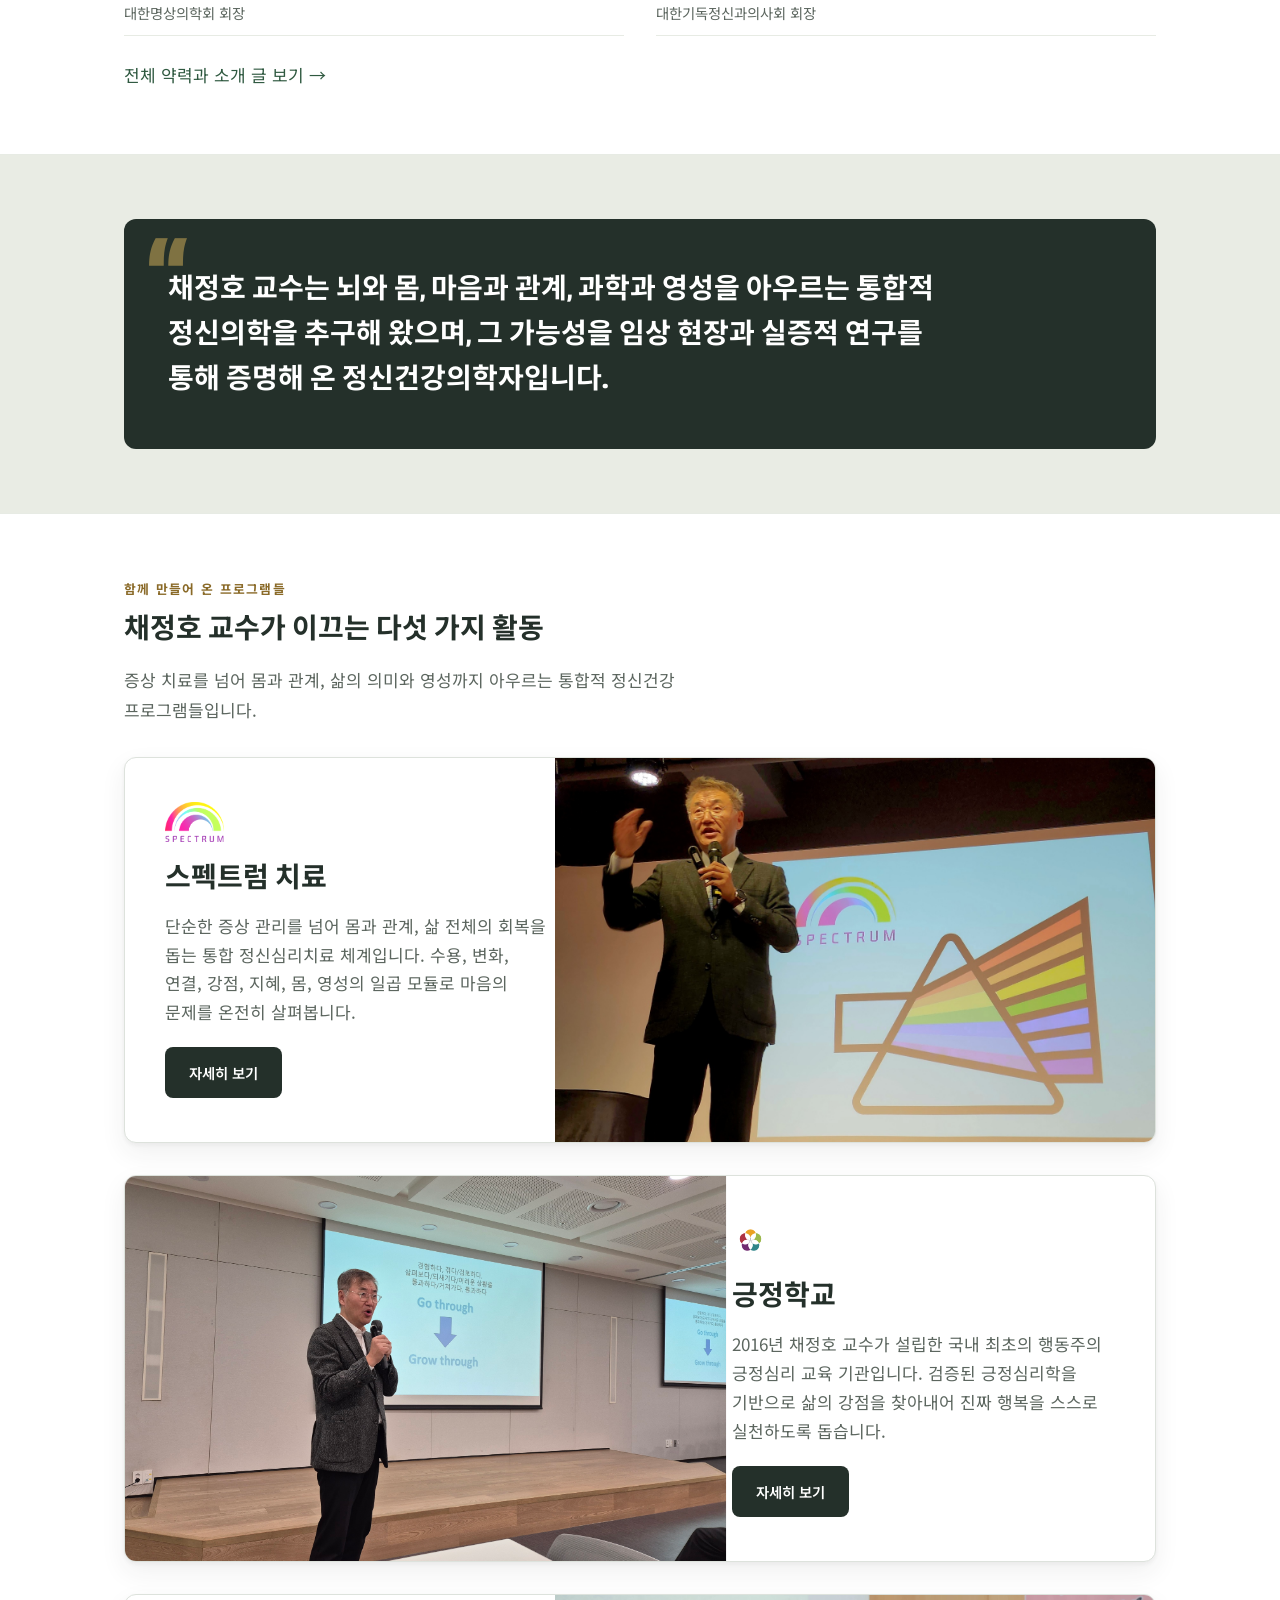
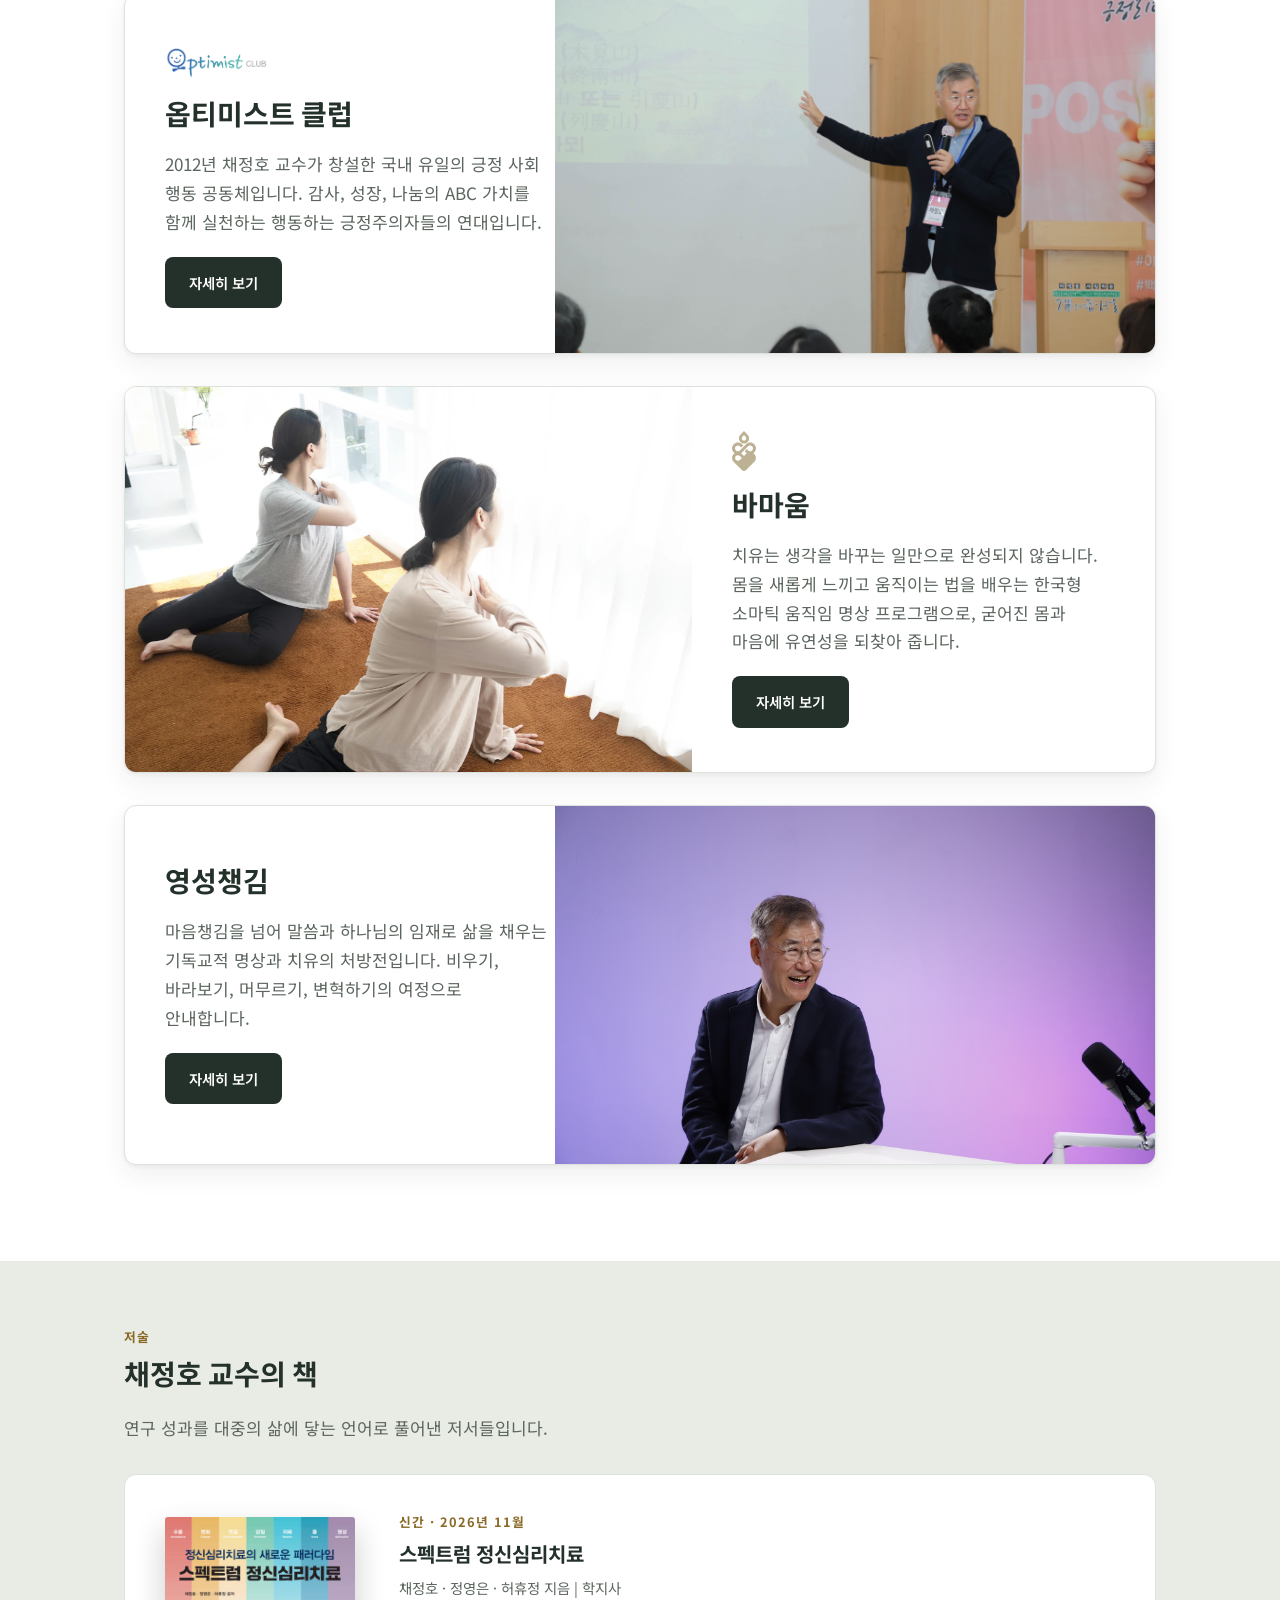
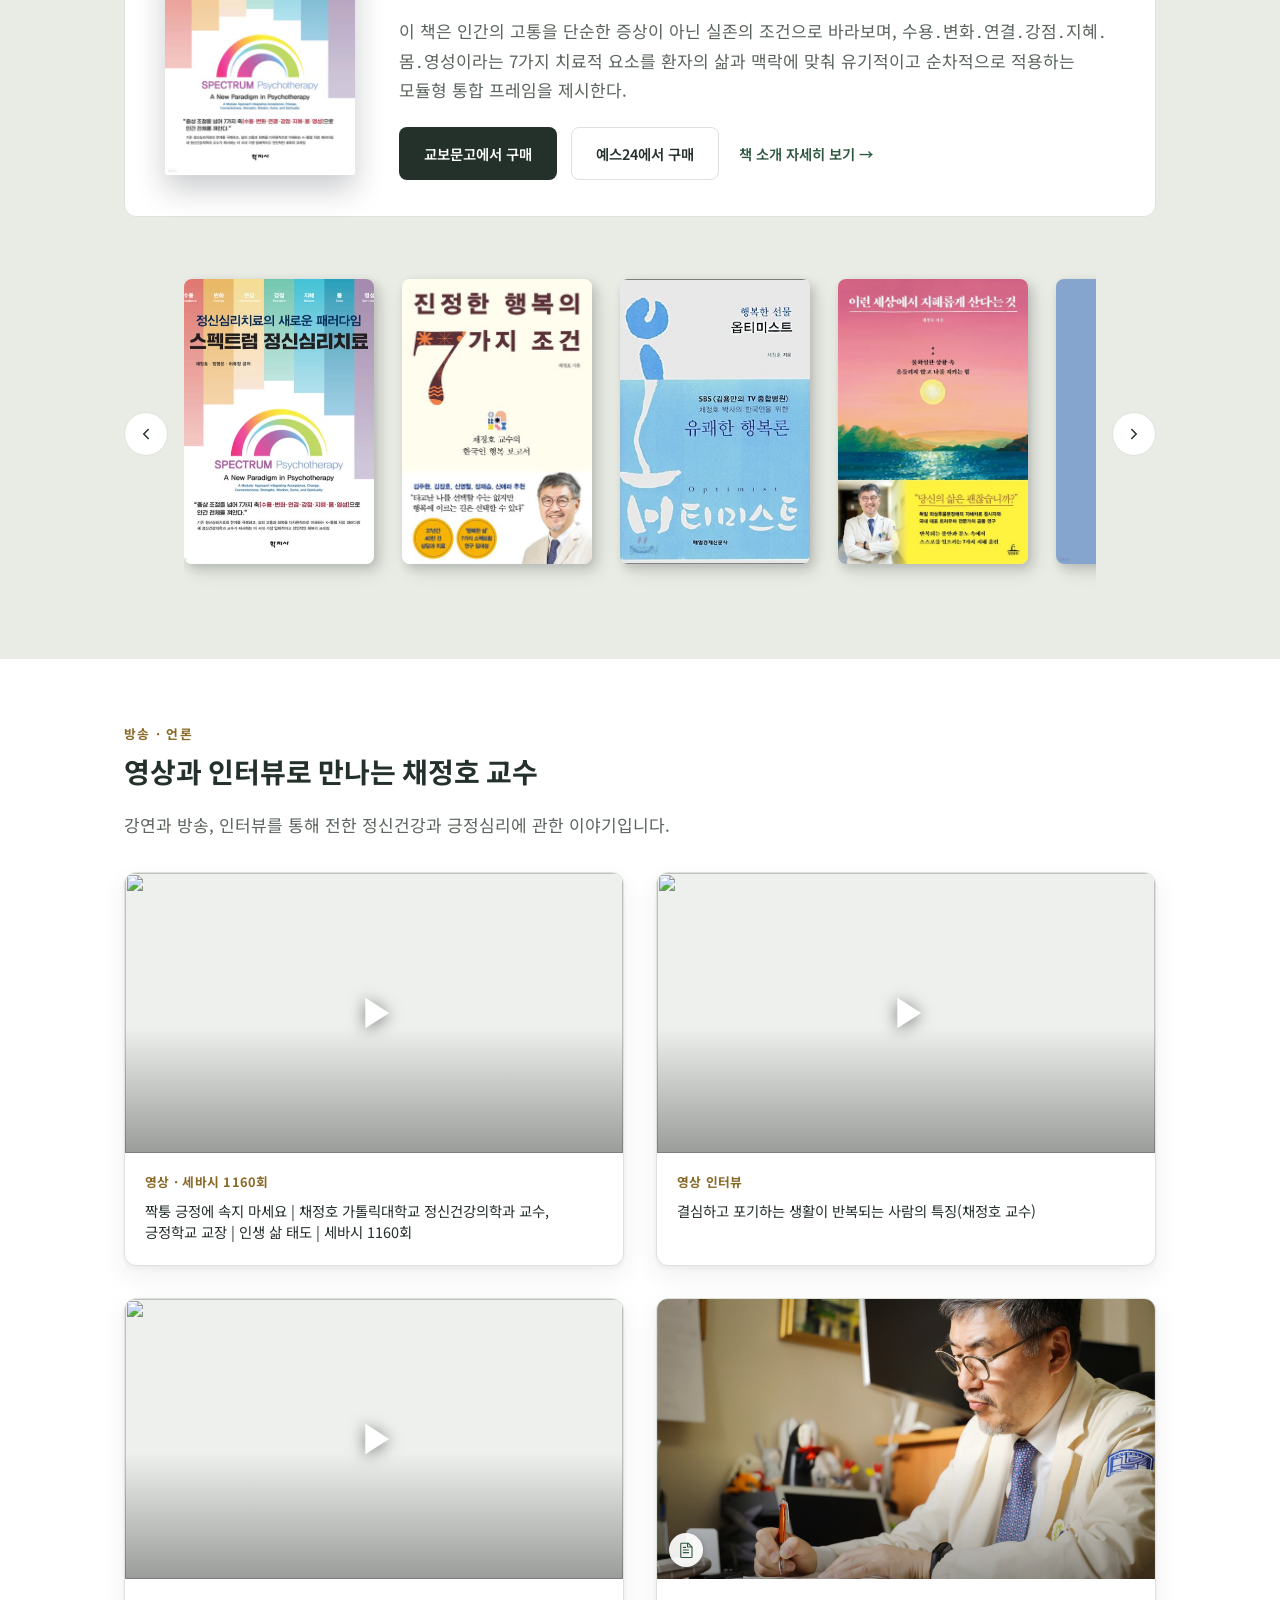
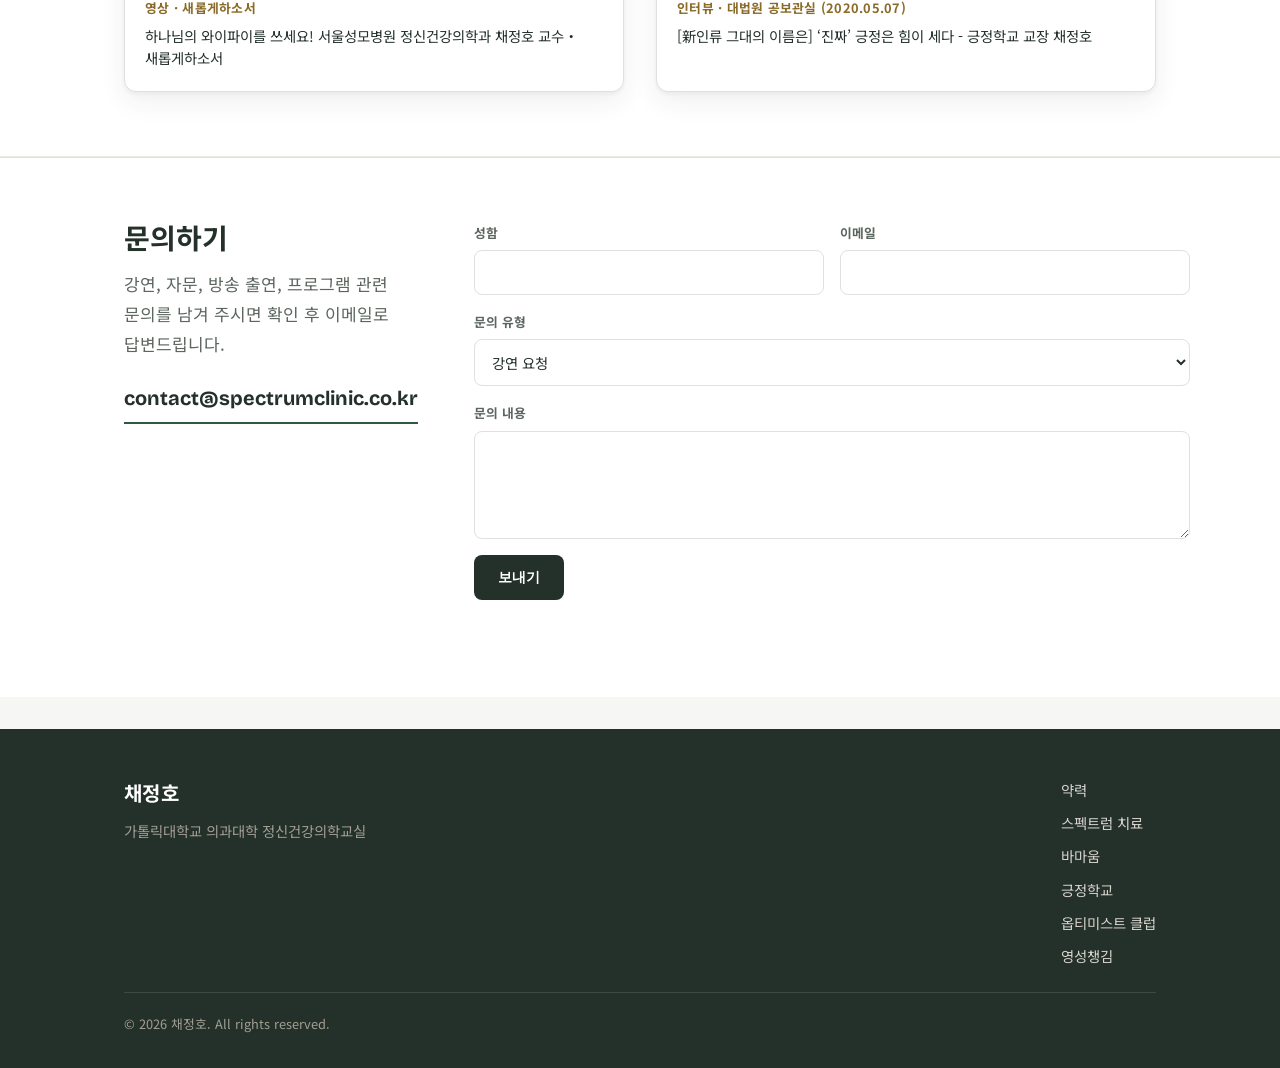
==== commit 1558004b: "Book page and highlight: use only text from the book's published details Co-Authored-By: Claude Opus" ====
--- a/index.html
+++ b/index.html
@@ -221,10 +221,7 @@
           <div class="new-book__eyebrow">신간 · 2026년 11월</div>
           <h3>스펙트럼 정신심리치료</h3>
           <p class="new-book__meta">채정호 · 정영은 · 허휴정 지음 | 학지사</p>
-          <p class="new-book__desc">
-            인간의 고통을 단순한 증상이 아닌 실존의 조건으로 바라보며, 수용·변화·연결·강점·지혜·몸·영성의
-            7가지 치료적 요소를 환자의 삶과 맥락에 맞춰 순차적으로 적용하는 통합 정신치료의 실천 지침서입니다.
-          </p>
+          <p class="new-book__desc">이 책은 인간의 고통을 단순한 증상이 아닌 실존의 조건으로 바라보며, 수용․변화․연결․강점․지혜․몸․영성이라는 7가지 치료적 요소를 환자의 삶과 맥락에 맞춰 유기적이고 순차적으로 적용하는 모듈형 통합 프레임을 제시한다.</p>
           <div class="new-book__actions">
             <a href="https://product.kyobobook.co.kr/detail/S000222045542" target="_blank" rel="noopener" class="btn btn--primary">교보문고에서 구매</a>
             <a href="https://www.yes24.com/product/goods/202265586" target="_blank" rel="noopener" class="btn btn--outline">예스24에서 구매</a>
@@ -244,7 +241,7 @@
                 <img src="images/book-spectrum.jpg" alt="『스펙트럼 정신심리치료』 표지" loading="lazy">
                 <span class="book-cover-card__overlay">
                   <span class="book-cover-card__title">스펙트럼 정신심리치료</span>
-                  <span class="book-cover-card__desc">수용·변화·연결·강점·지혜·몸·영성의 7가지 치료적 요소를 환자에 맞춰 순차적으로 적용하는, 한국 임상 현실을 위한 통합 정신치료 실전 지침서입니다.</span>
+                  <span class="book-cover-card__desc">수용․변화․연결․강점․지혜․몸․영성이라는 7가지 치료적 요소를 환자의 삶과 맥락에 맞춰 유기적이고 순차적으로 적용하는 모듈형 통합 프레임을 제시한다.</span>
                 </span>
               </div>
             </div>
--- a/css/style.css
+++ b/css/style.css
@@ -1663,3 +1663,12 @@
 }
 .book-facts dt { font-weight: 600; color: var(--ink); }
 .book-facts dd { margin: 0; color: var(--ink-soft); }
+
+/* Plain list for a book's table of contents and author credentials */
+.toc-list {
+  list-style: none;
+  margin: 8px 0 0;
+  padding: 0;
+  color: var(--ink-soft);
+}
+.toc-list li { padding: 4px 0; }
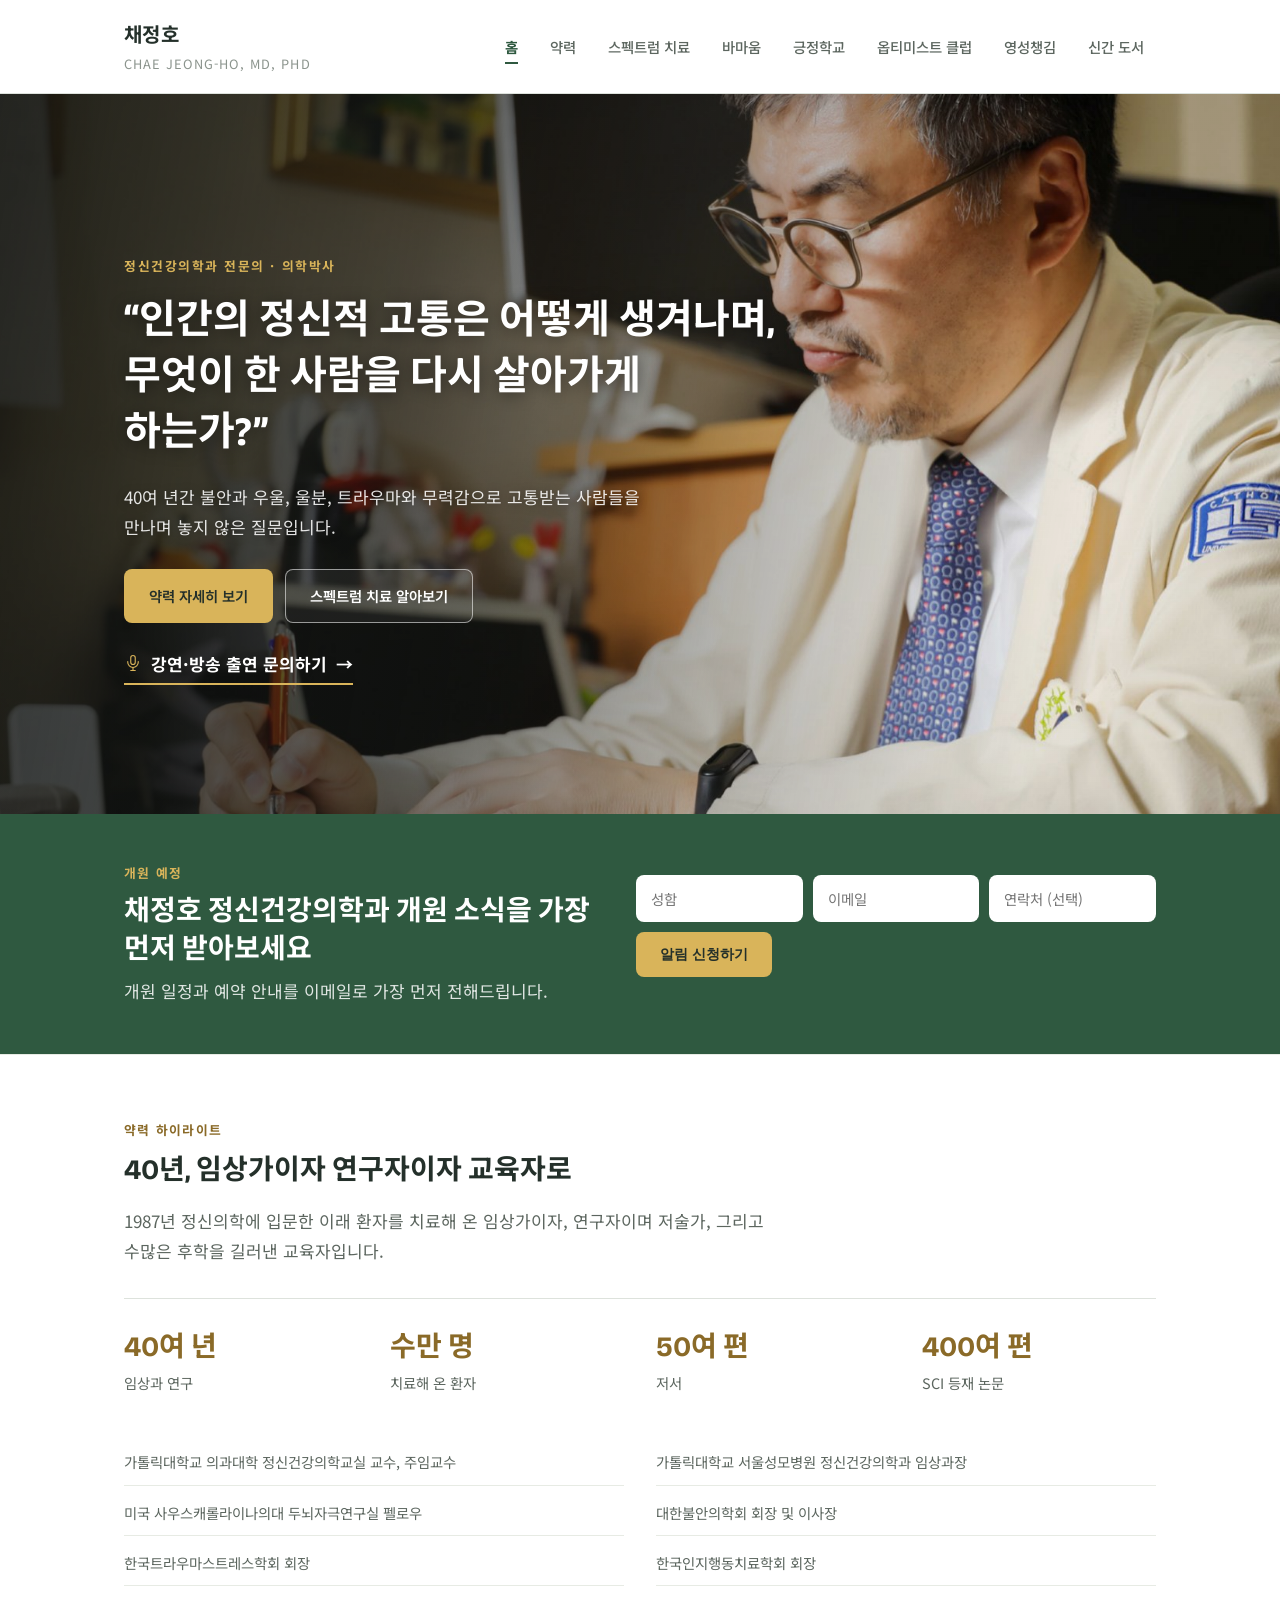
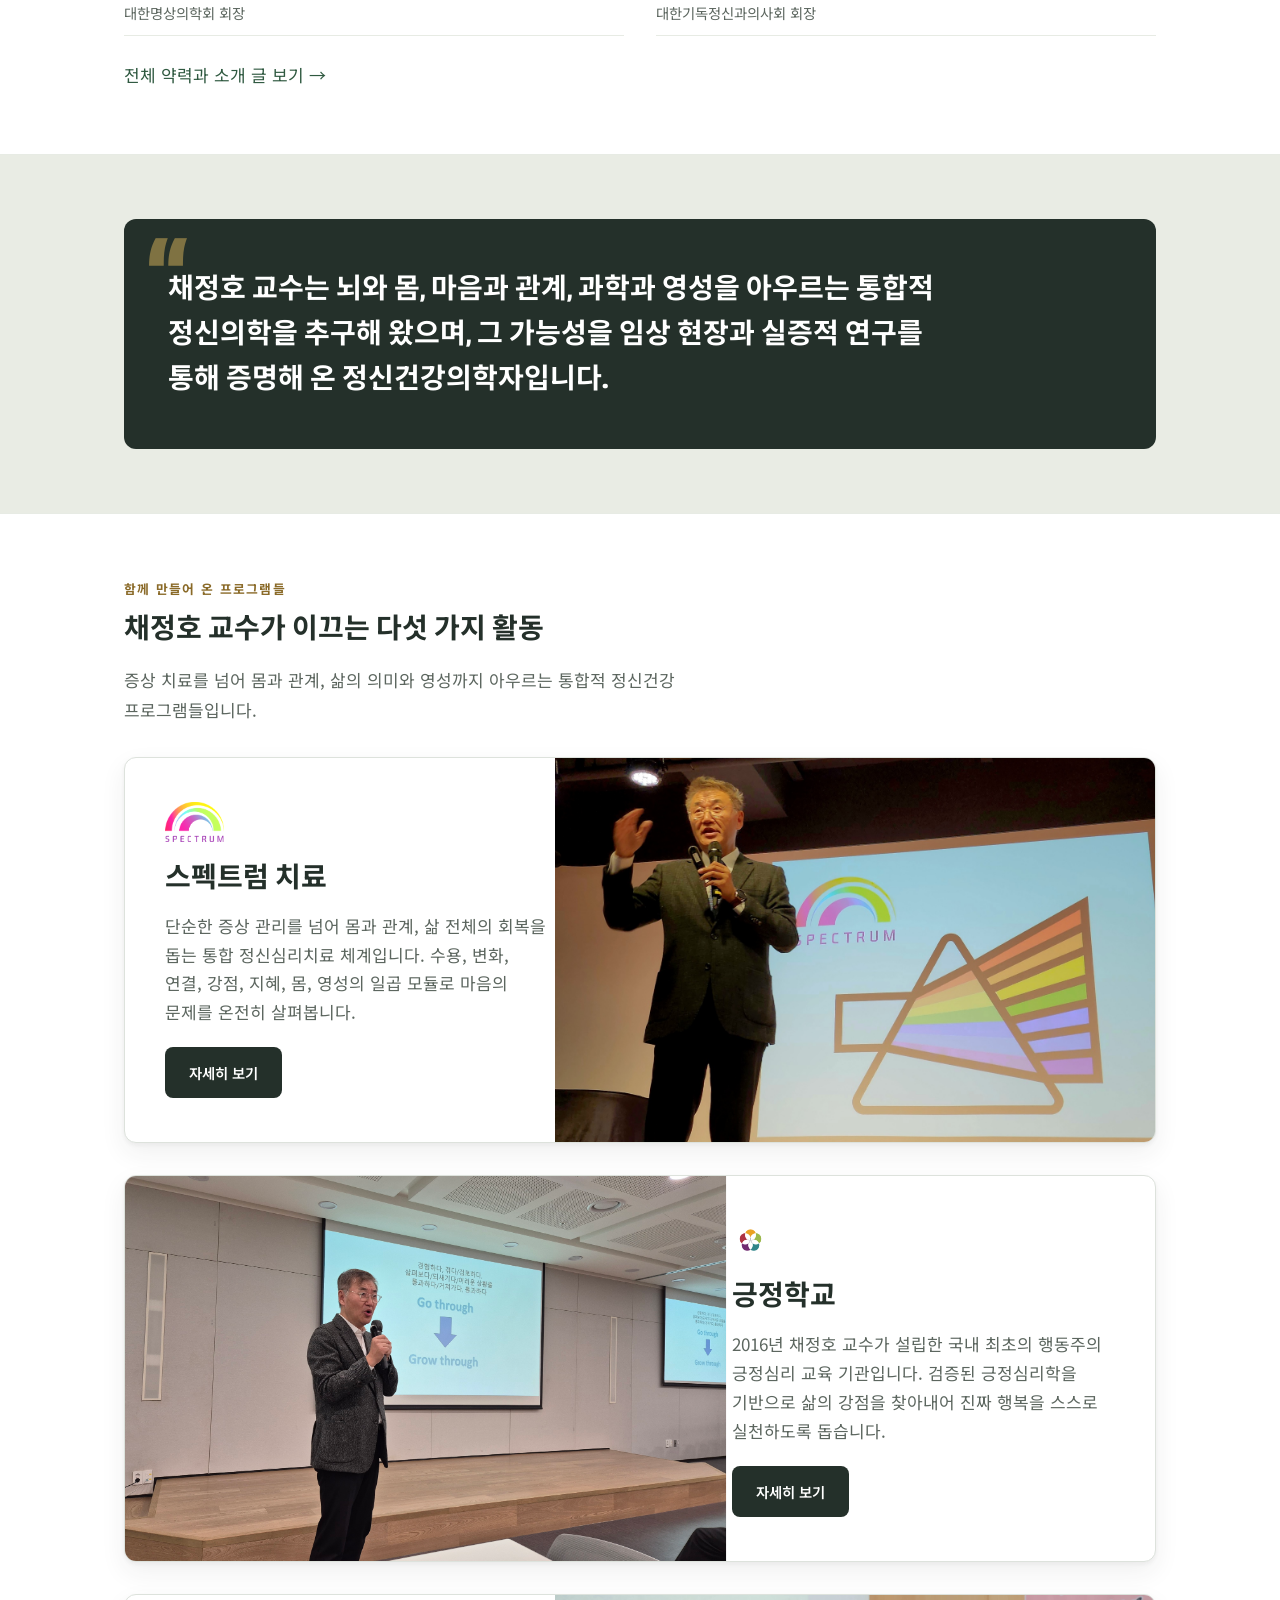
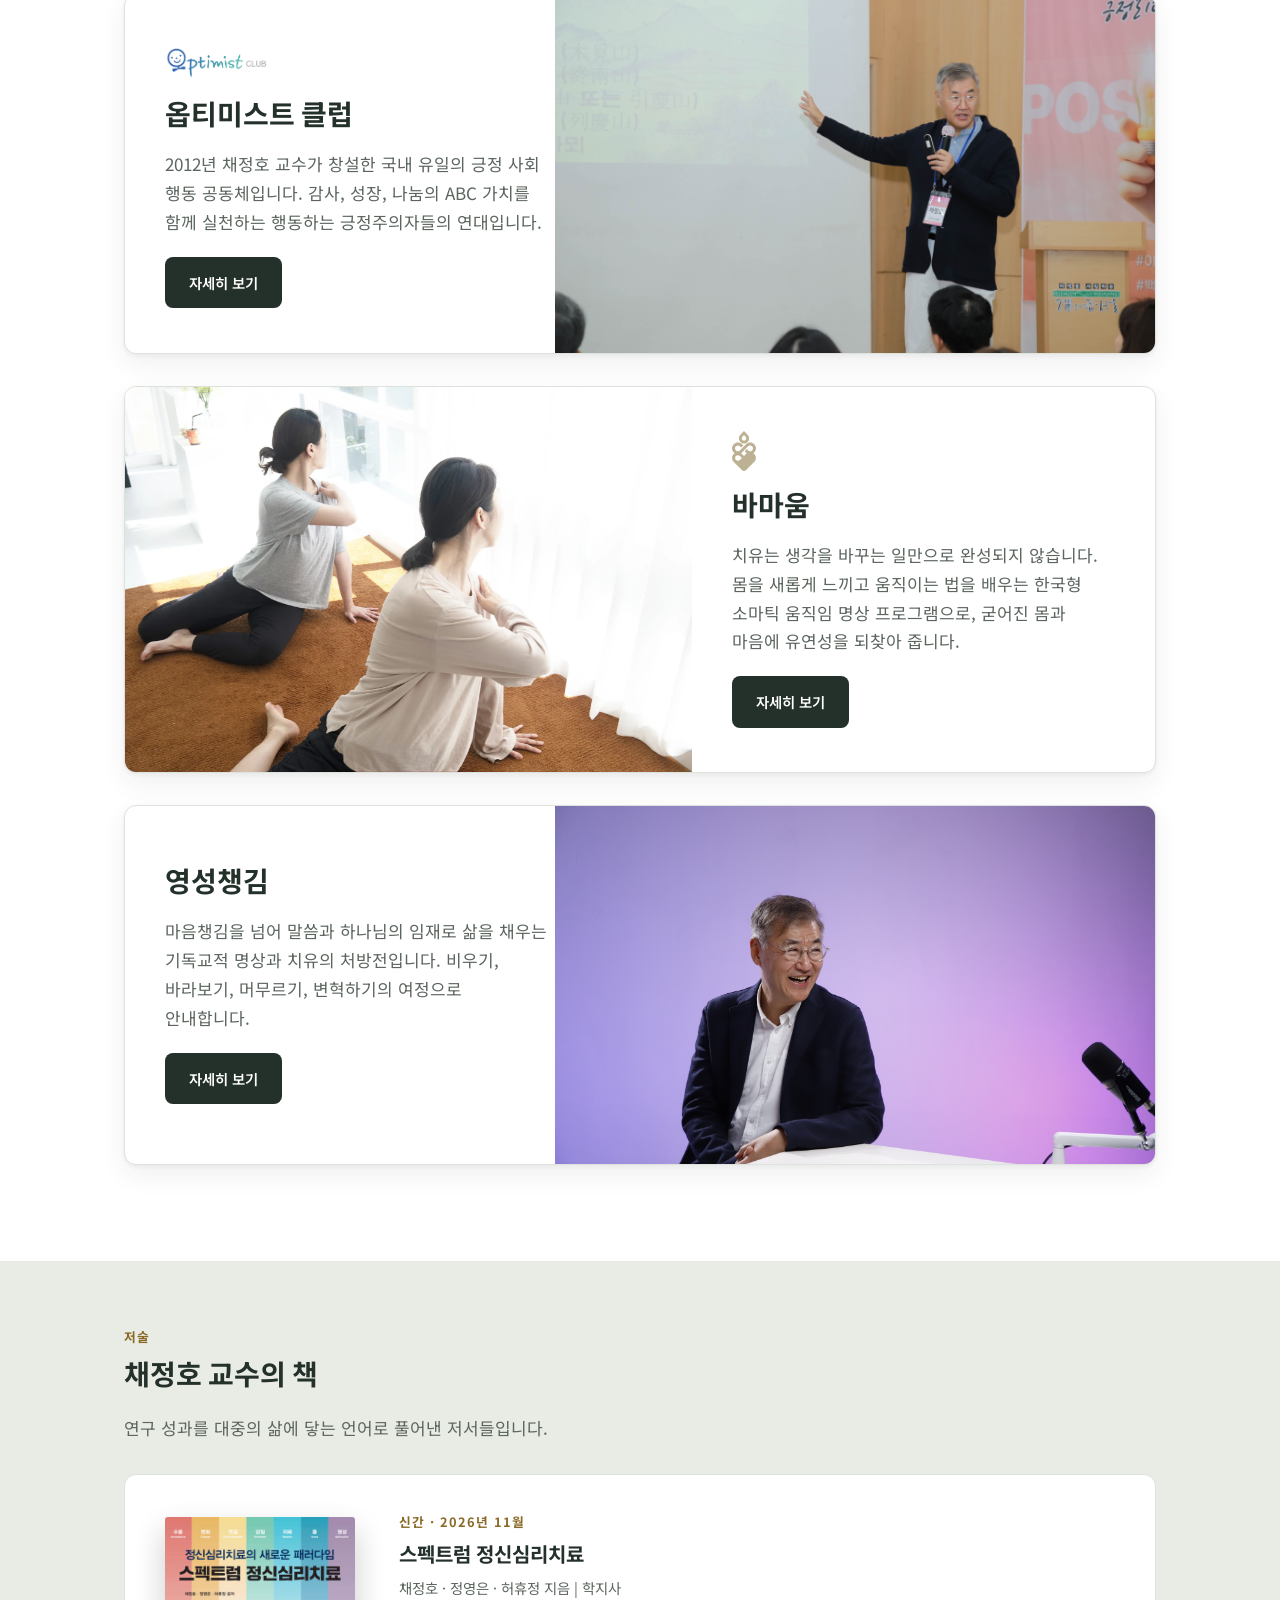
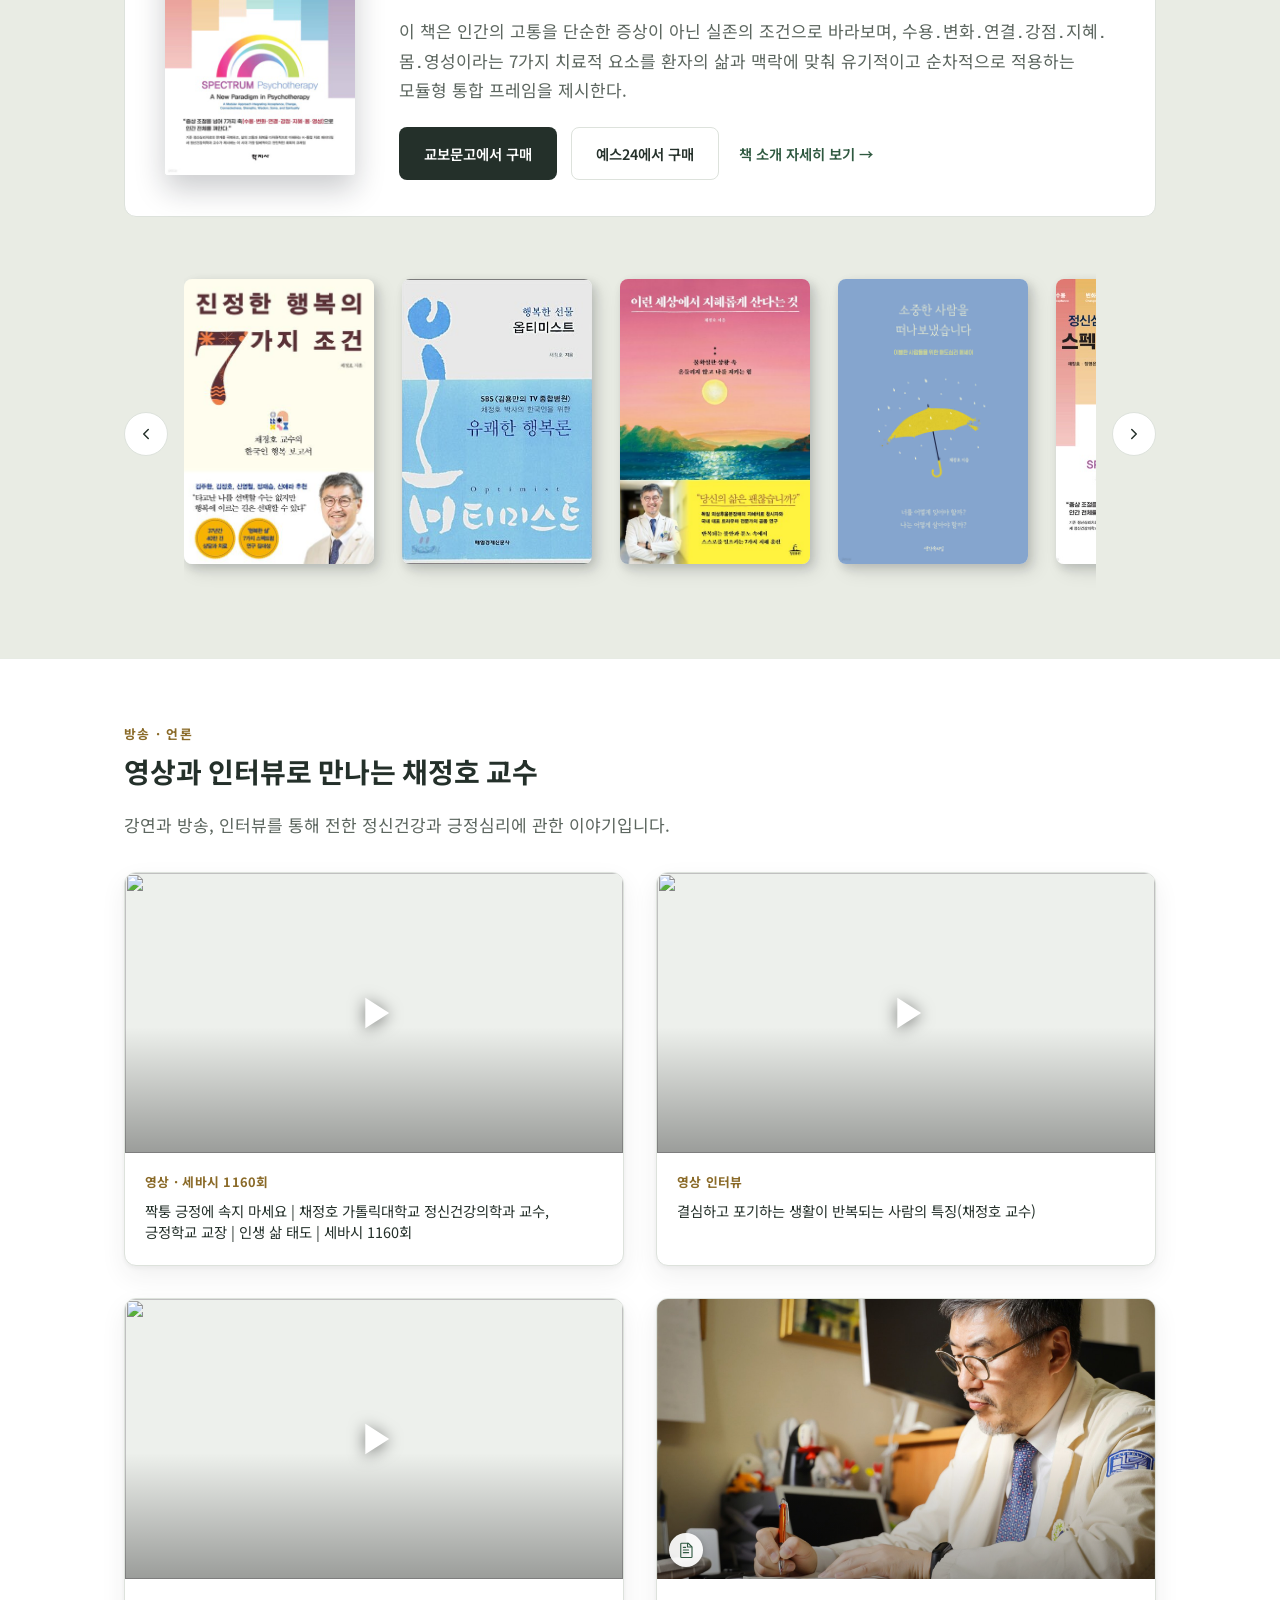
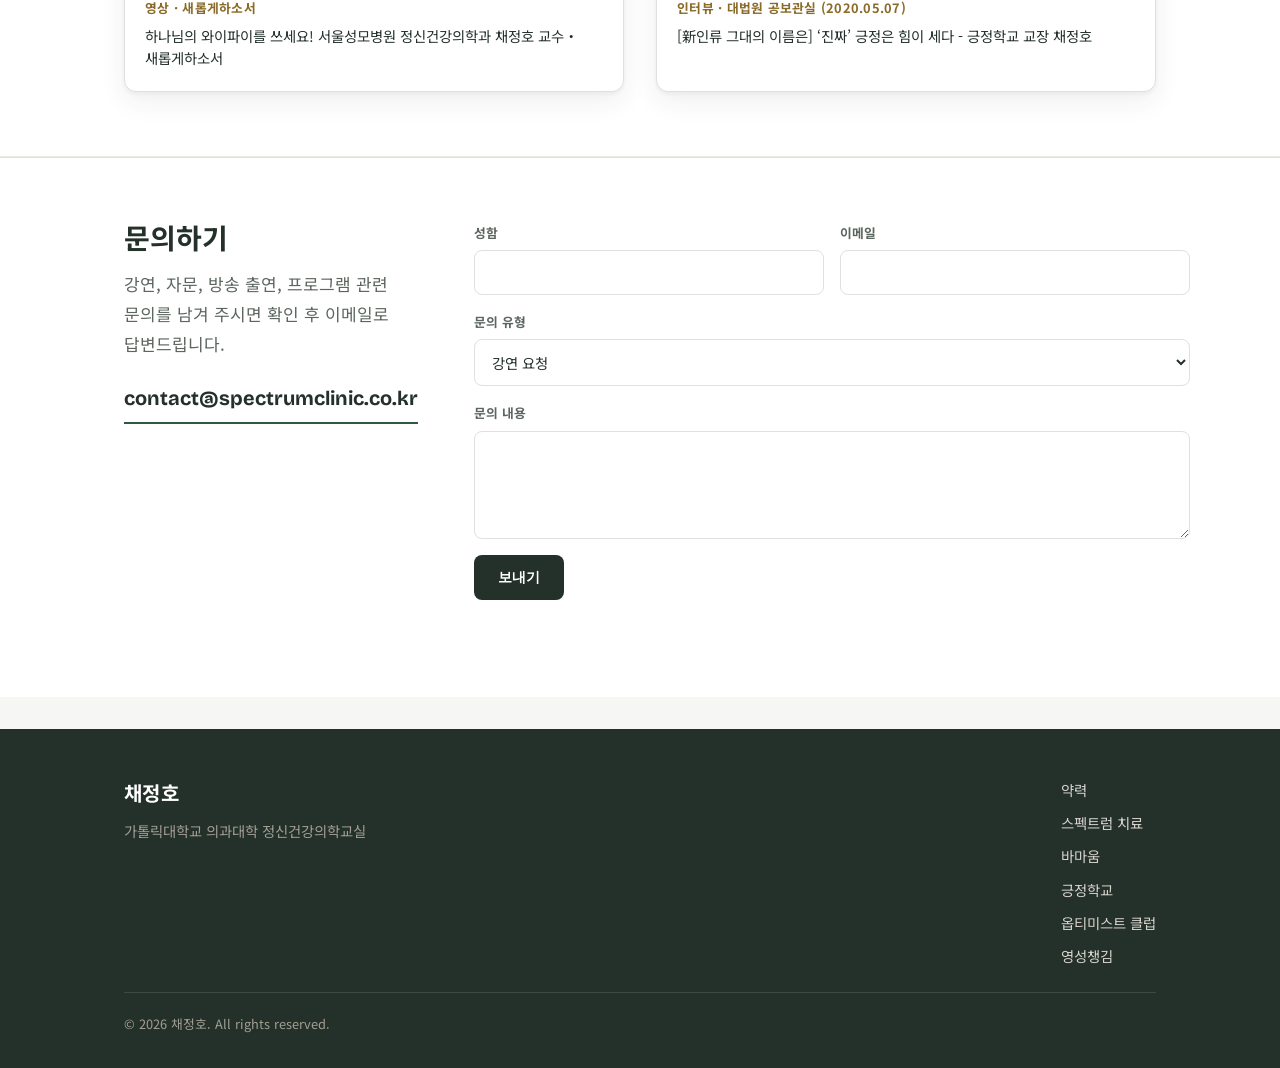
==== commit 836808ba: "Carousel: new book moves to 5th; stop cropping homepage photos on small screens Activity cards stack" ====
--- a/index.html
+++ b/index.html
@@ -238,46 +238,46 @@
           <div class="book-carousel__track" tabindex="0" role="region" aria-label="저서 목록">
             <div class="book-carousel__item">
               <div class="book-cover-card" tabindex="0">
+                <img src="images/book-7-conditions.jpg" alt="『진정한 행복의 7가지 조건』 표지" loading="lazy">
+                <span class="book-cover-card__overlay">
+                  <span class="book-cover-card__title">진정한 행복의 7가지 조건</span>
+                  <span class="book-cover-card__desc">행복을 막연한 기분이 아니라 배우고 실천할 수 있는 삶의 역량으로 설명하며, ‘잘 사는 것’이 행복이라는 것을 설파합니다.</span>
+                </span>
+              </div>
+            </div>
+            <div class="book-carousel__item">
+              <div class="book-cover-card" tabindex="0">
+                <img src="images/book-optimist-gift.jpg" alt="『행복한 선물 옵티미스트』 표지" loading="lazy">
+                <span class="book-cover-card__overlay">
+                  <span class="book-cover-card__title">행복한 선물 옵티미스트</span>
+                  <span class="book-cover-card__desc">행복을 막연한 기분이 아니라 배우고 실천할 수 있는 삶의 역량으로 설명하며, ‘잘 사는 것’이 행복이라는 것을 설파합니다.</span>
+                </span>
+              </div>
+            </div>
+            <div class="book-carousel__item">
+              <div class="book-cover-card" tabindex="0">
+                <img src="images/book-wise-world.jpg" alt="『이런 세상에서 지혜롭게 산다는 것』 표지" loading="lazy">
+                <span class="book-cover-card__overlay">
+                  <span class="book-cover-card__title">이런 세상에서 지혜롭게 산다는 것</span>
+                  <span class="book-cover-card__desc">불확실하고 불공정한 현실 속에서 울분에 갇히지 않고 삶의 방향을 회복하는 지혜를 다룹니다.</span>
+                </span>
+              </div>
+            </div>
+            <div class="book-carousel__item">
+              <div class="book-cover-card" tabindex="0">
+                <img src="images/book-farewell.jpg" alt="『소중한 사람을 떠나보냈습니다』 표지" loading="lazy">
+                <span class="book-cover-card__overlay">
+                  <span class="book-cover-card__title">소중한 사람을 떠나보냈습니다</span>
+                  <span class="book-cover-card__desc">상실과 애도의 고통을 병리화하지 않고, 사랑했던 사람과의 관계를 새로운 방식으로 간직하며 다시 살아가는 과정을 안내합니다.</span>
+                </span>
+              </div>
+            </div>
+            <div class="book-carousel__item">
+              <div class="book-cover-card" tabindex="0">
                 <img src="images/book-spectrum.jpg" alt="『스펙트럼 정신심리치료』 표지" loading="lazy">
                 <span class="book-cover-card__overlay">
                   <span class="book-cover-card__title">스펙트럼 정신심리치료</span>
                   <span class="book-cover-card__desc">수용․변화․연결․강점․지혜․몸․영성이라는 7가지 치료적 요소를 환자의 삶과 맥락에 맞춰 유기적이고 순차적으로 적용하는 모듈형 통합 프레임을 제시한다.</span>
-                </span>
-              </div>
-            </div>
-            <div class="book-carousel__item">
-              <div class="book-cover-card" tabindex="0">
-                <img src="images/book-7-conditions.jpg" alt="『진정한 행복의 7가지 조건』 표지" loading="lazy">
-                <span class="book-cover-card__overlay">
-                  <span class="book-cover-card__title">진정한 행복의 7가지 조건</span>
-                  <span class="book-cover-card__desc">행복을 막연한 기분이 아니라 배우고 실천할 수 있는 삶의 역량으로 설명하며, ‘잘 사는 것’이 행복이라는 것을 설파합니다.</span>
-                </span>
-              </div>
-            </div>
-            <div class="book-carousel__item">
-              <div class="book-cover-card" tabindex="0">
-                <img src="images/book-optimist-gift.jpg" alt="『행복한 선물 옵티미스트』 표지" loading="lazy">
-                <span class="book-cover-card__overlay">
-                  <span class="book-cover-card__title">행복한 선물 옵티미스트</span>
-                  <span class="book-cover-card__desc">행복을 막연한 기분이 아니라 배우고 실천할 수 있는 삶의 역량으로 설명하며, ‘잘 사는 것’이 행복이라는 것을 설파합니다.</span>
-                </span>
-              </div>
-            </div>
-            <div class="book-carousel__item">
-              <div class="book-cover-card" tabindex="0">
-                <img src="images/book-wise-world.jpg" alt="『이런 세상에서 지혜롭게 산다는 것』 표지" loading="lazy">
-                <span class="book-cover-card__overlay">
-                  <span class="book-cover-card__title">이런 세상에서 지혜롭게 산다는 것</span>
-                  <span class="book-cover-card__desc">불확실하고 불공정한 현실 속에서 울분에 갇히지 않고 삶의 방향을 회복하는 지혜를 다룹니다.</span>
-                </span>
-              </div>
-            </div>
-            <div class="book-carousel__item">
-              <div class="book-cover-card" tabindex="0">
-                <img src="images/book-farewell.jpg" alt="『소중한 사람을 떠나보냈습니다』 표지" loading="lazy">
-                <span class="book-cover-card__overlay">
-                  <span class="book-cover-card__title">소중한 사람을 떠나보냈습니다</span>
-                  <span class="book-cover-card__desc">상실과 애도의 고통을 병리화하지 않고, 사랑했던 사람과의 관계를 새로운 방식으로 간직하며 다시 살아가는 과정을 안내합니다.</span>
                 </span>
               </div>
             </div>
--- a/css/style.css
+++ b/css/style.css
@@ -521,12 +521,34 @@
 .hero__photo-content .hero__press { color: #fff; border-bottom-color: var(--gold-bright); }
 .hero__photo-content .hero__press svg { color: var(--gold-bright); }
 .hero__photo-content .hero__press:hover { color: var(--gold-bright); }
+/* Phones: a tall, narrow hero left only a sliver of the wide photo behind
+   the text. Stack instead: the whole photo on top at its own 1800x1187
+   shape (parallax off, nothing cropped), the text below on the same dark
+   ground the scrim fades into. */
 @media (max-width: 760px) {
-  .hero--photo { aspect-ratio: auto; min-height: 620px; max-height: none; padding: var(--space-2xl) 0; }
-  .hero__photo-bg img { object-position: 66% 30%; }
+  .hero--photo {
+    flex-direction: column;
+    align-items: stretch;
+    aspect-ratio: auto;
+    min-height: 0;
+    max-height: none;
+    padding: 0;
+    background: rgb(18, 20, 18);
+  }
+  .hero__photo-bg {
+    position: relative;
+    inset: auto;
+    aspect-ratio: 1800 / 1187;
+  }
+  .hero__photo-bg img {
+    height: 100%;
+    object-position: 50% 50%;
+    transform: translateY(-50%) !important;
+  }
   .hero__photo-bg::after {
-    background: linear-gradient(190deg, rgba(18, 20, 18, 0.55) 0%, rgba(18, 20, 18, 0.88) 52%, rgba(18, 20, 18, 0.95) 100%);
+    background: linear-gradient(180deg, rgba(18, 20, 18, 0) 55%, rgba(18, 20, 18, 0.9) 100%);
   }
+  .hero--photo > .container { padding-top: var(--space-md); padding-bottom: var(--space-xl); }
 }
 
 /* ---------- Stat row ---------- */
@@ -778,10 +800,14 @@
 /* Tighter framing for photos with more background than subject; scaling
    the image (not the container) keeps the card's own size unchanged. */
 .activity-feature__media--crop img { transform: scale(1.12); }
-@media (max-width: 800px) {
+/* Stacked: the photo frame takes the photos' own 3:2 shape and drops the
+   zoom, so the whole photo shows instead of a trimmed strip. Stacks below
+   960px because the side-by-side frame turns nearly square under that. */
+@media (max-width: 960px) {
   .activity-feature,
   .activity-feature--reverse { flex-direction: column; min-height: 0; }
-  .activity-feature__media { order: -1; min-height: 220px; }
+  .activity-feature__media { order: -1; min-height: 0; flex: none; aspect-ratio: 3 / 2; }
+  .activity-feature__media--crop img { transform: none; }
   .activity-feature__content { padding: 28px 26px; }
 }
 
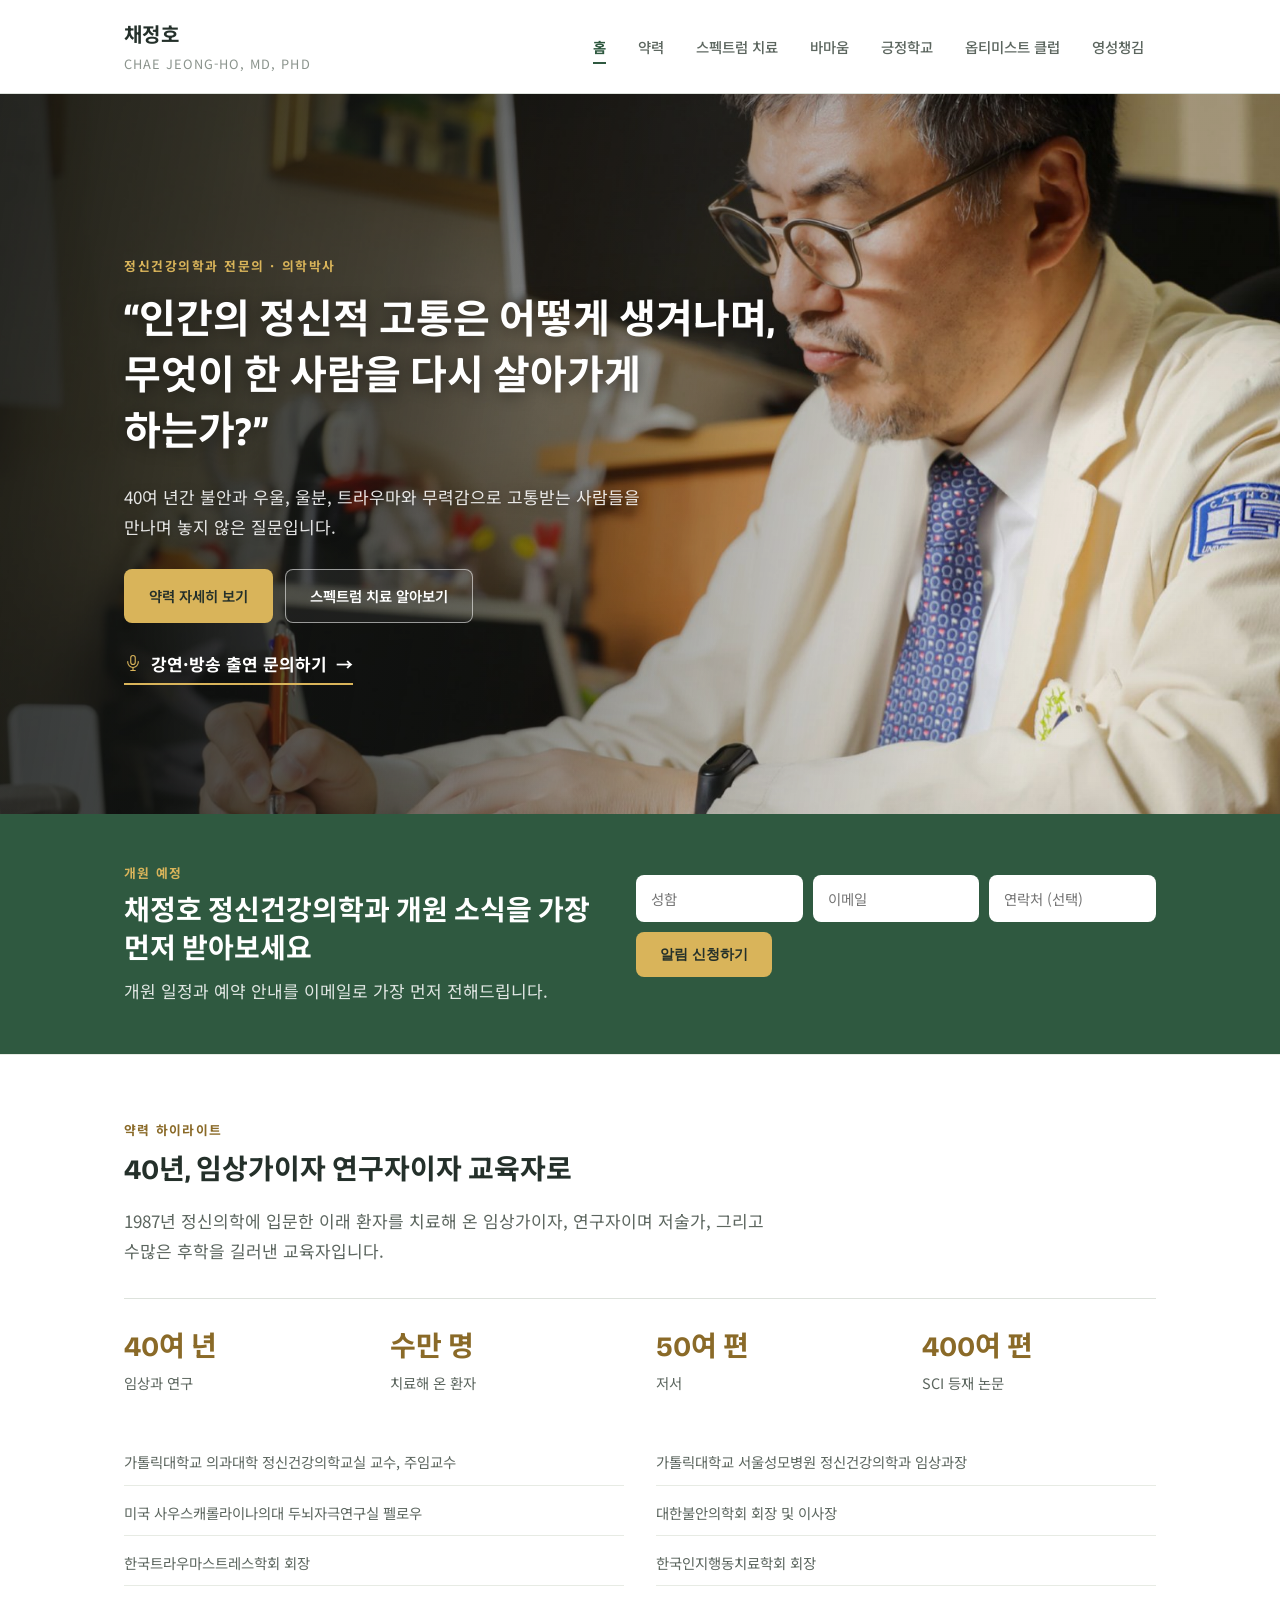
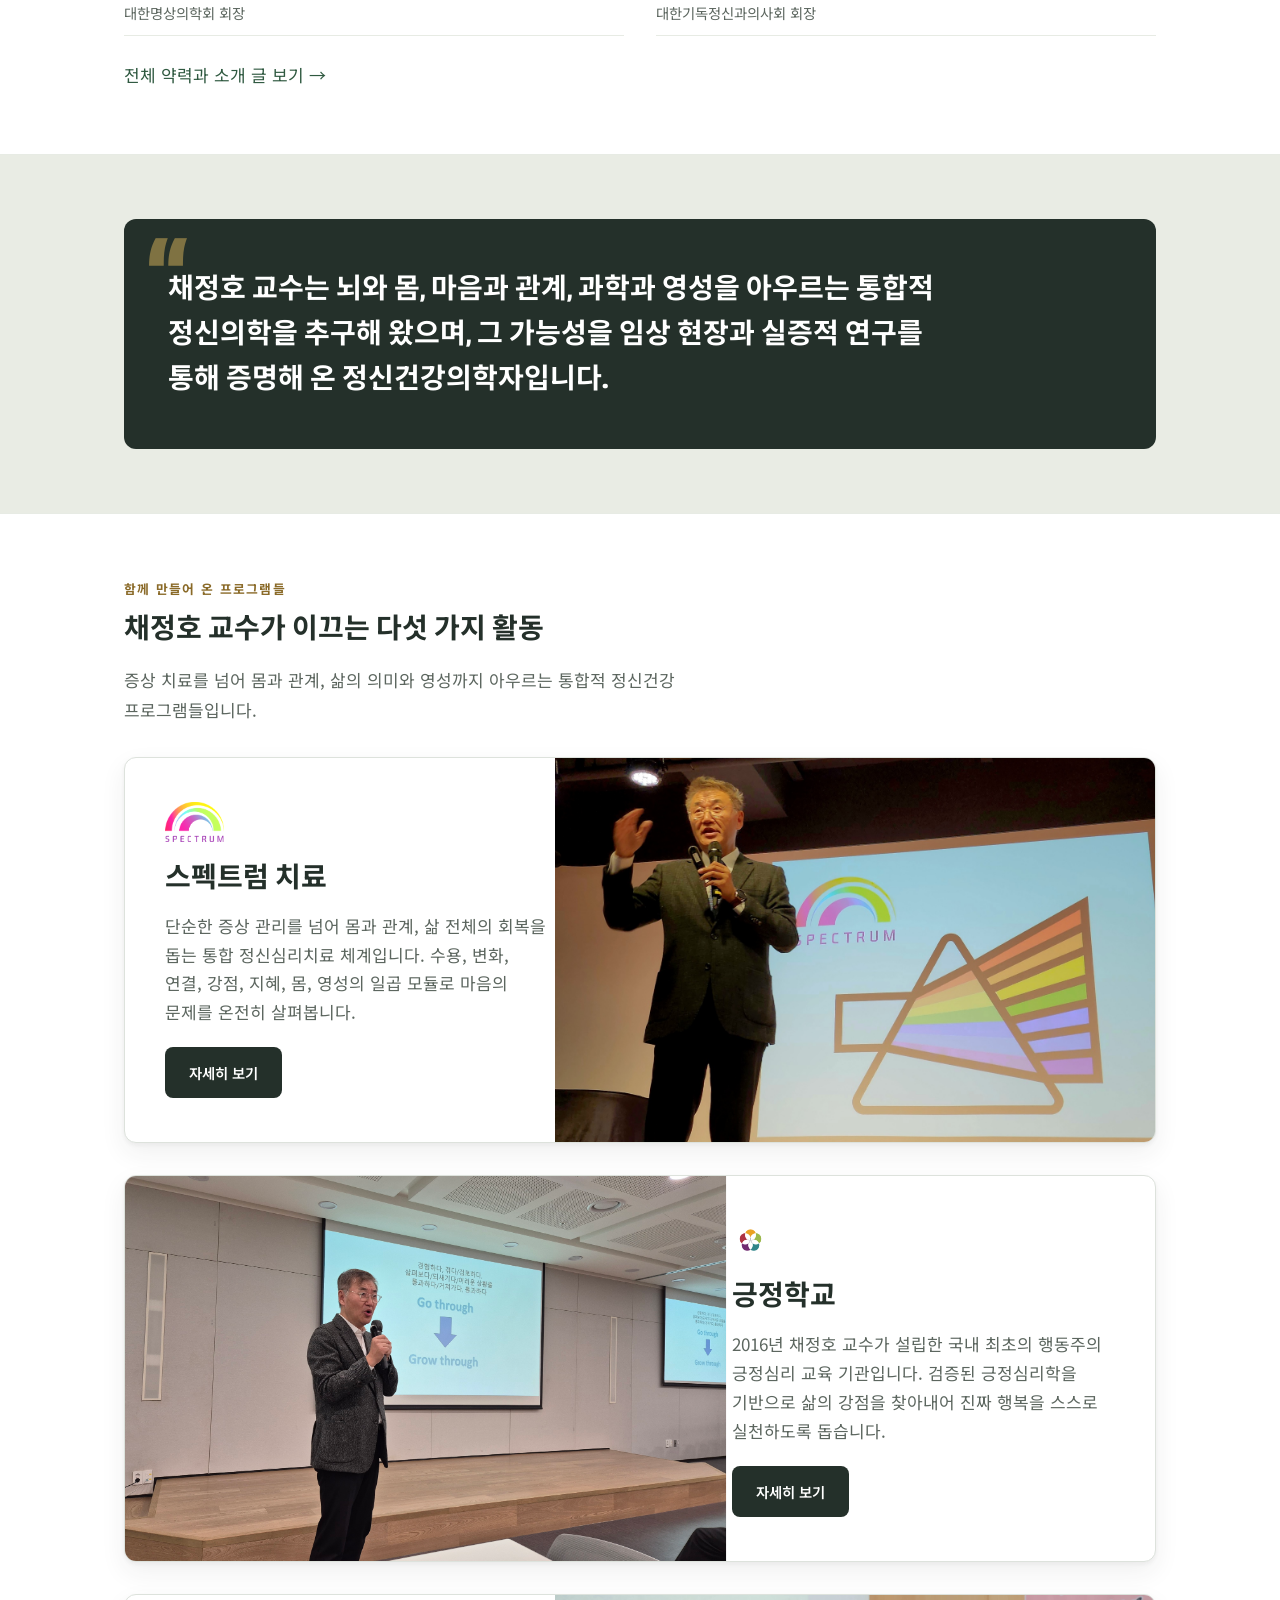
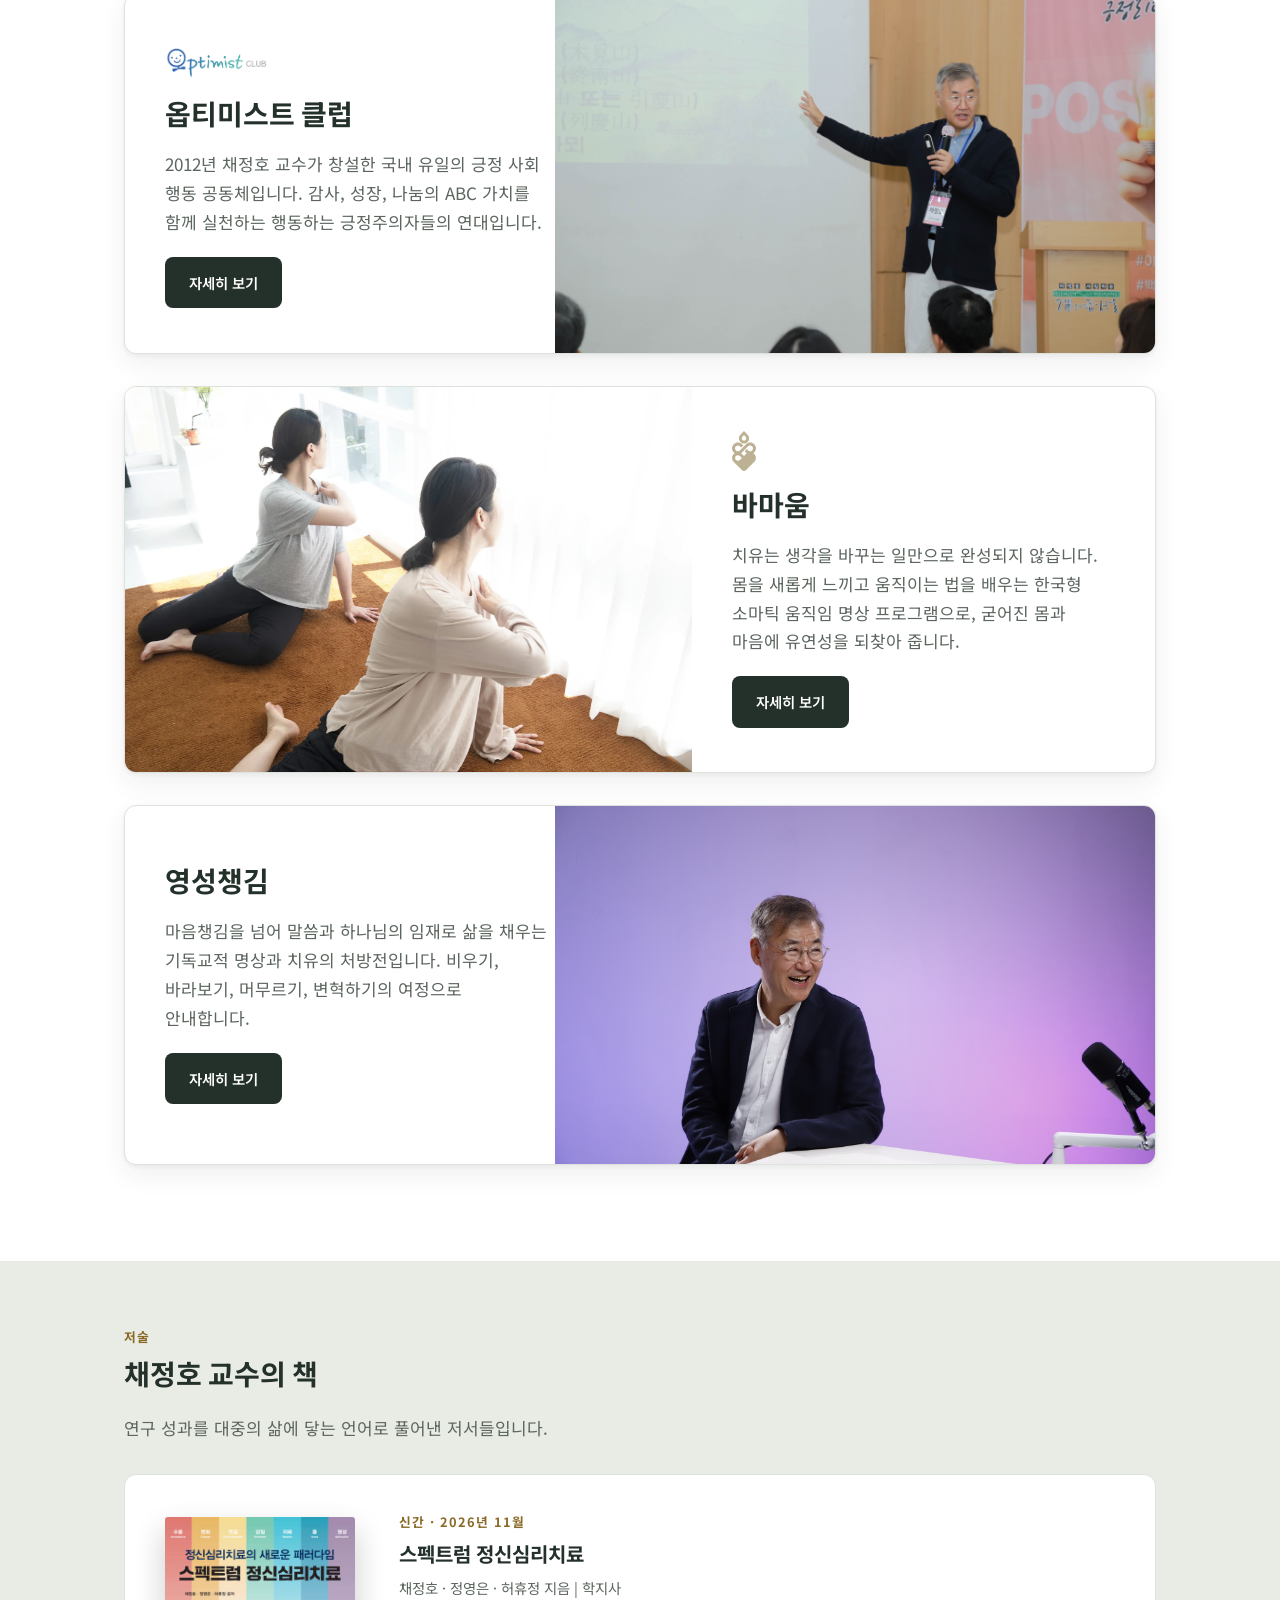
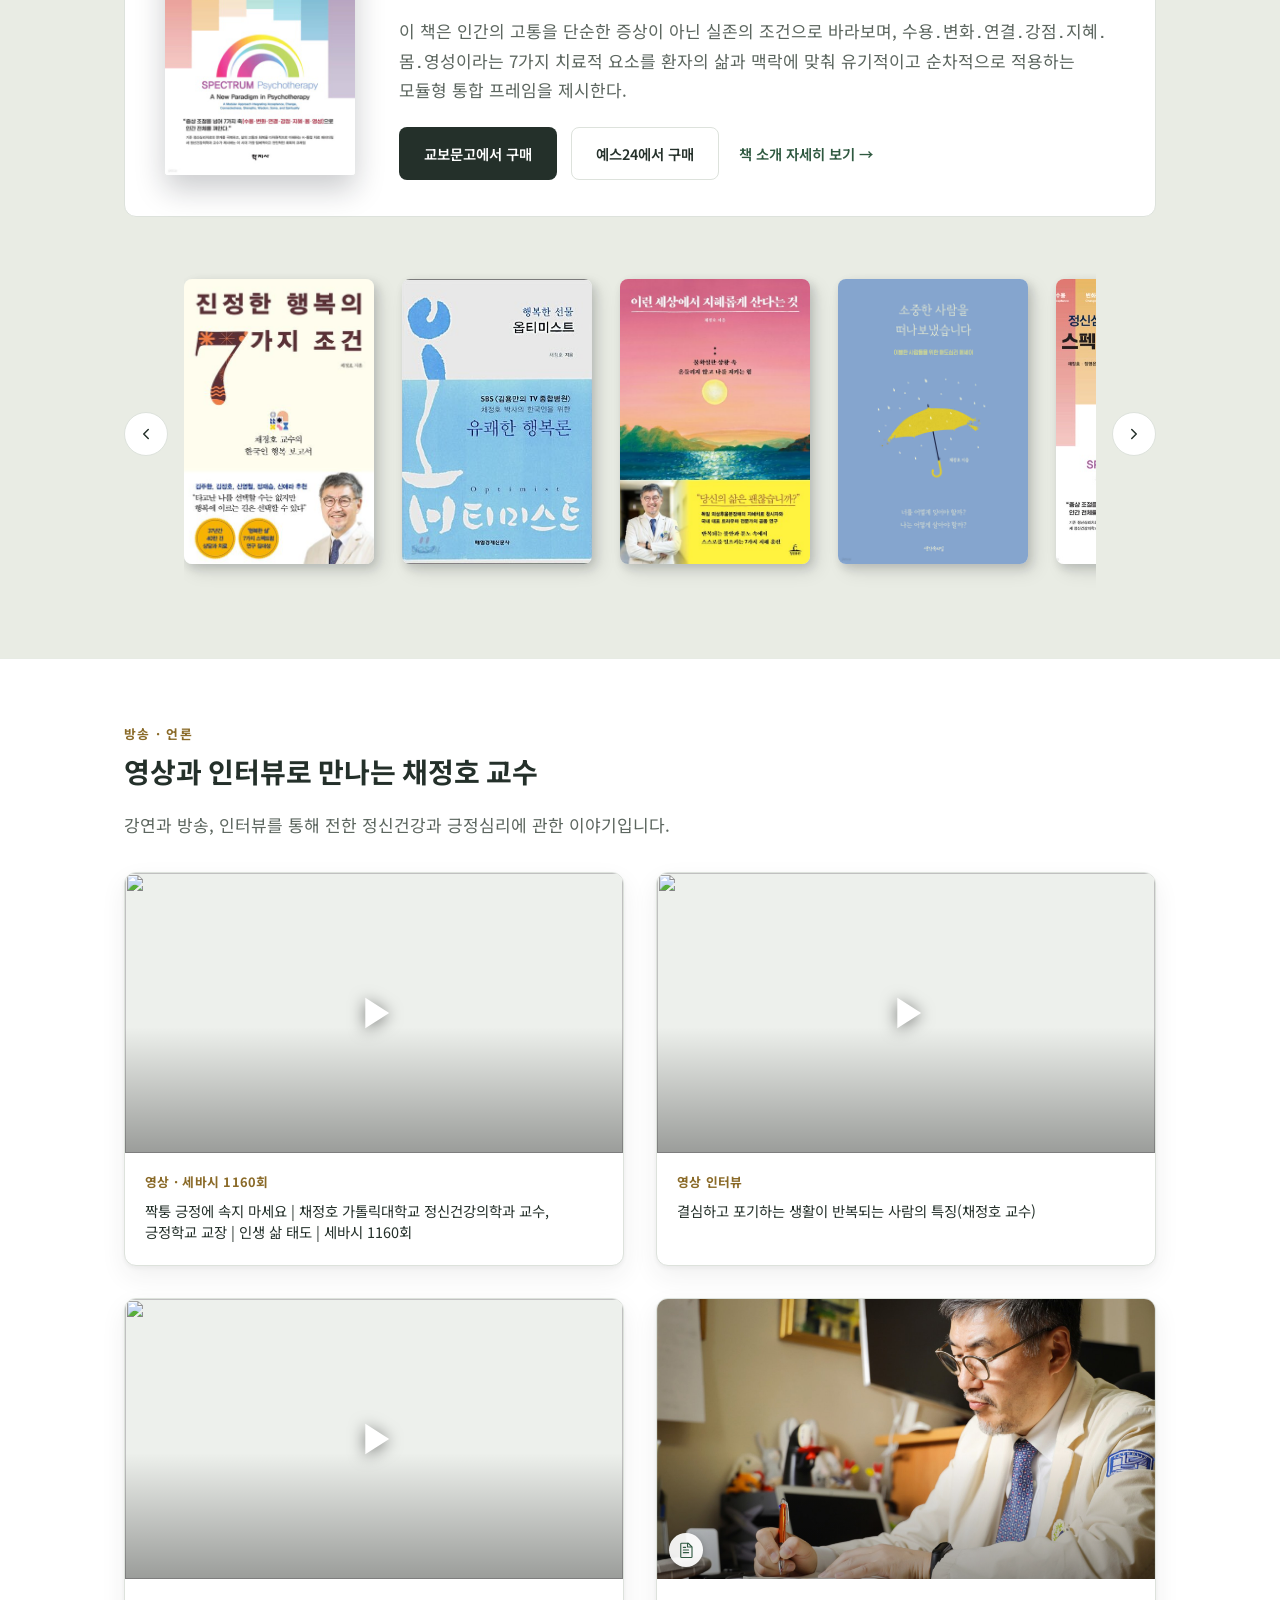
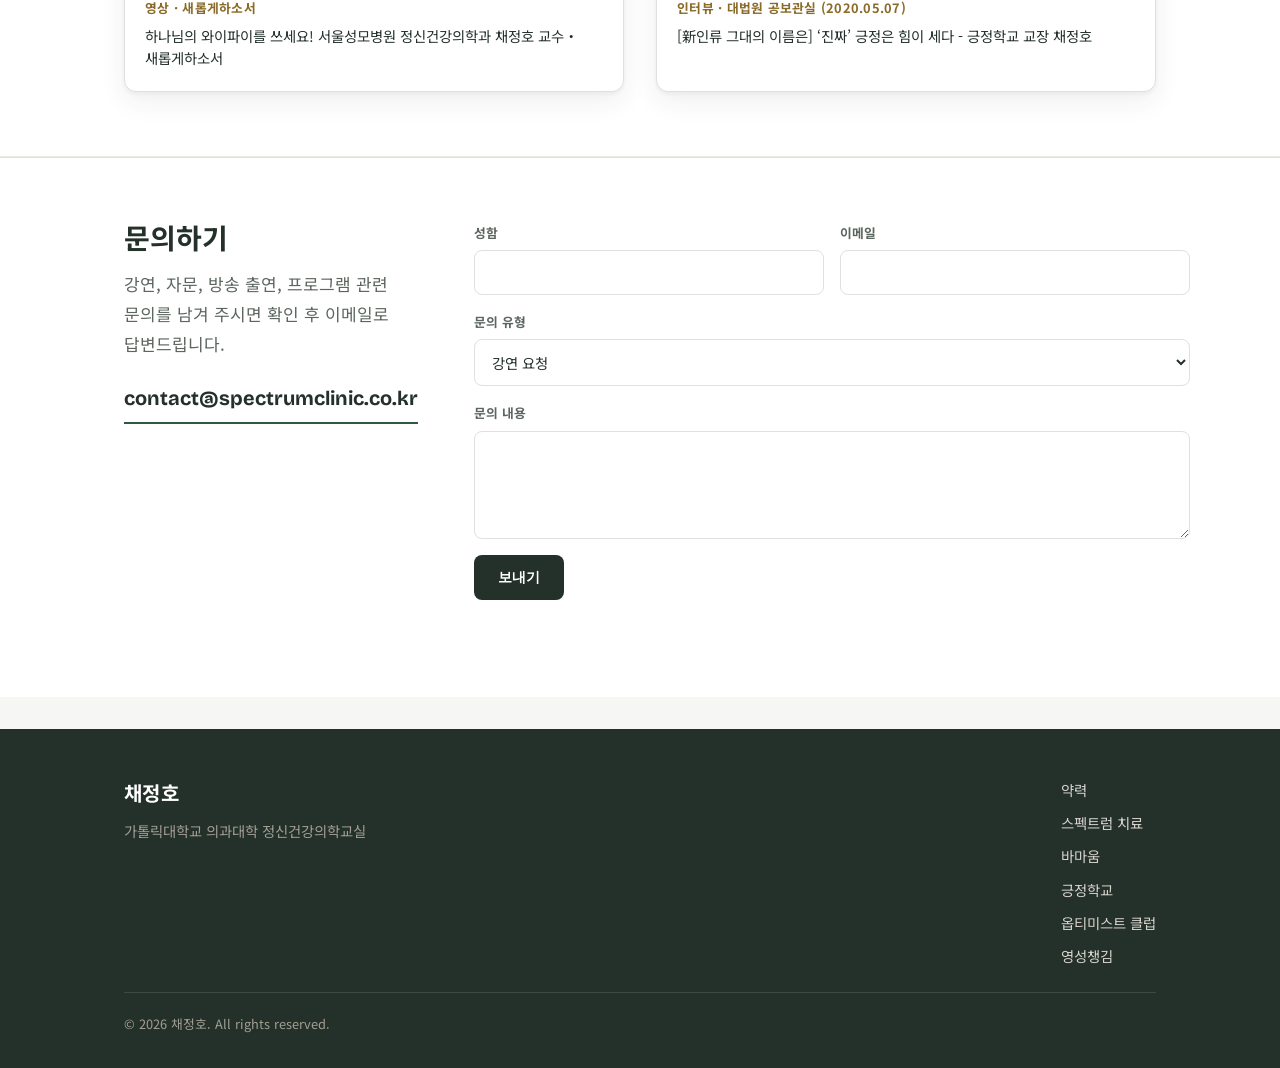
==== commit e086e056: "Header: remove 신간 도서 link and restore the 860px nav breakpoint Co-Authored-By: Claude Sonnet 5.5 <no" ====
--- a/index.html
+++ b/index.html
@@ -31,7 +31,6 @@
       <a href="optimist-school.html">긍정학교</a>
       <a href="optimist-club.html">옵티미스트 클럽</a>
       <a href="spiritfulness.html">영성챙김</a>
-      <a href="spectrum-book.html">신간 도서</a>
     </nav>
   </div>
 </header>
--- a/css/style.css
+++ b/css/style.css
@@ -253,7 +253,7 @@
 }
 .main-nav a.is-active::after { transform: scaleX(1); }
 
-@media (max-width: 960px) {
+@media (max-width: 860px) {
   .nav-toggle { display: inline-flex; align-items: center; justify-content: center; }
   .main-nav {
     display: none;
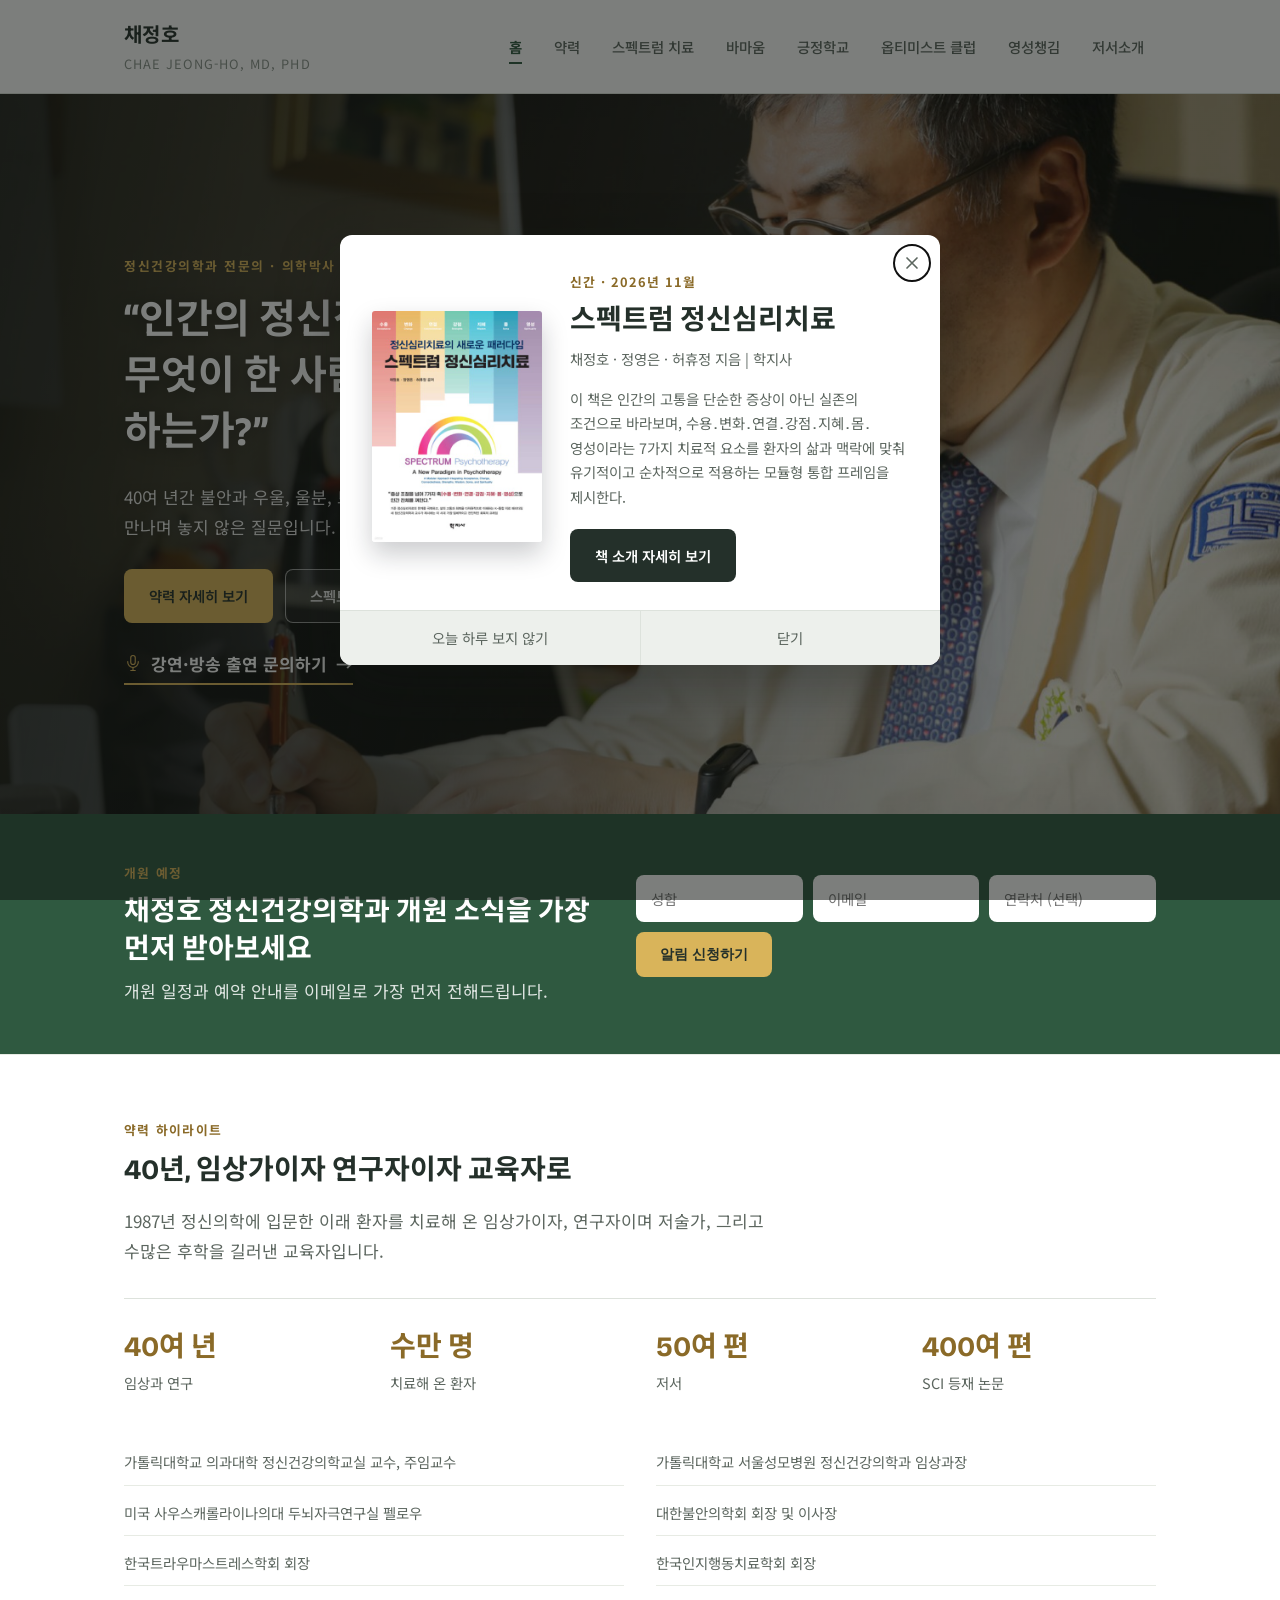
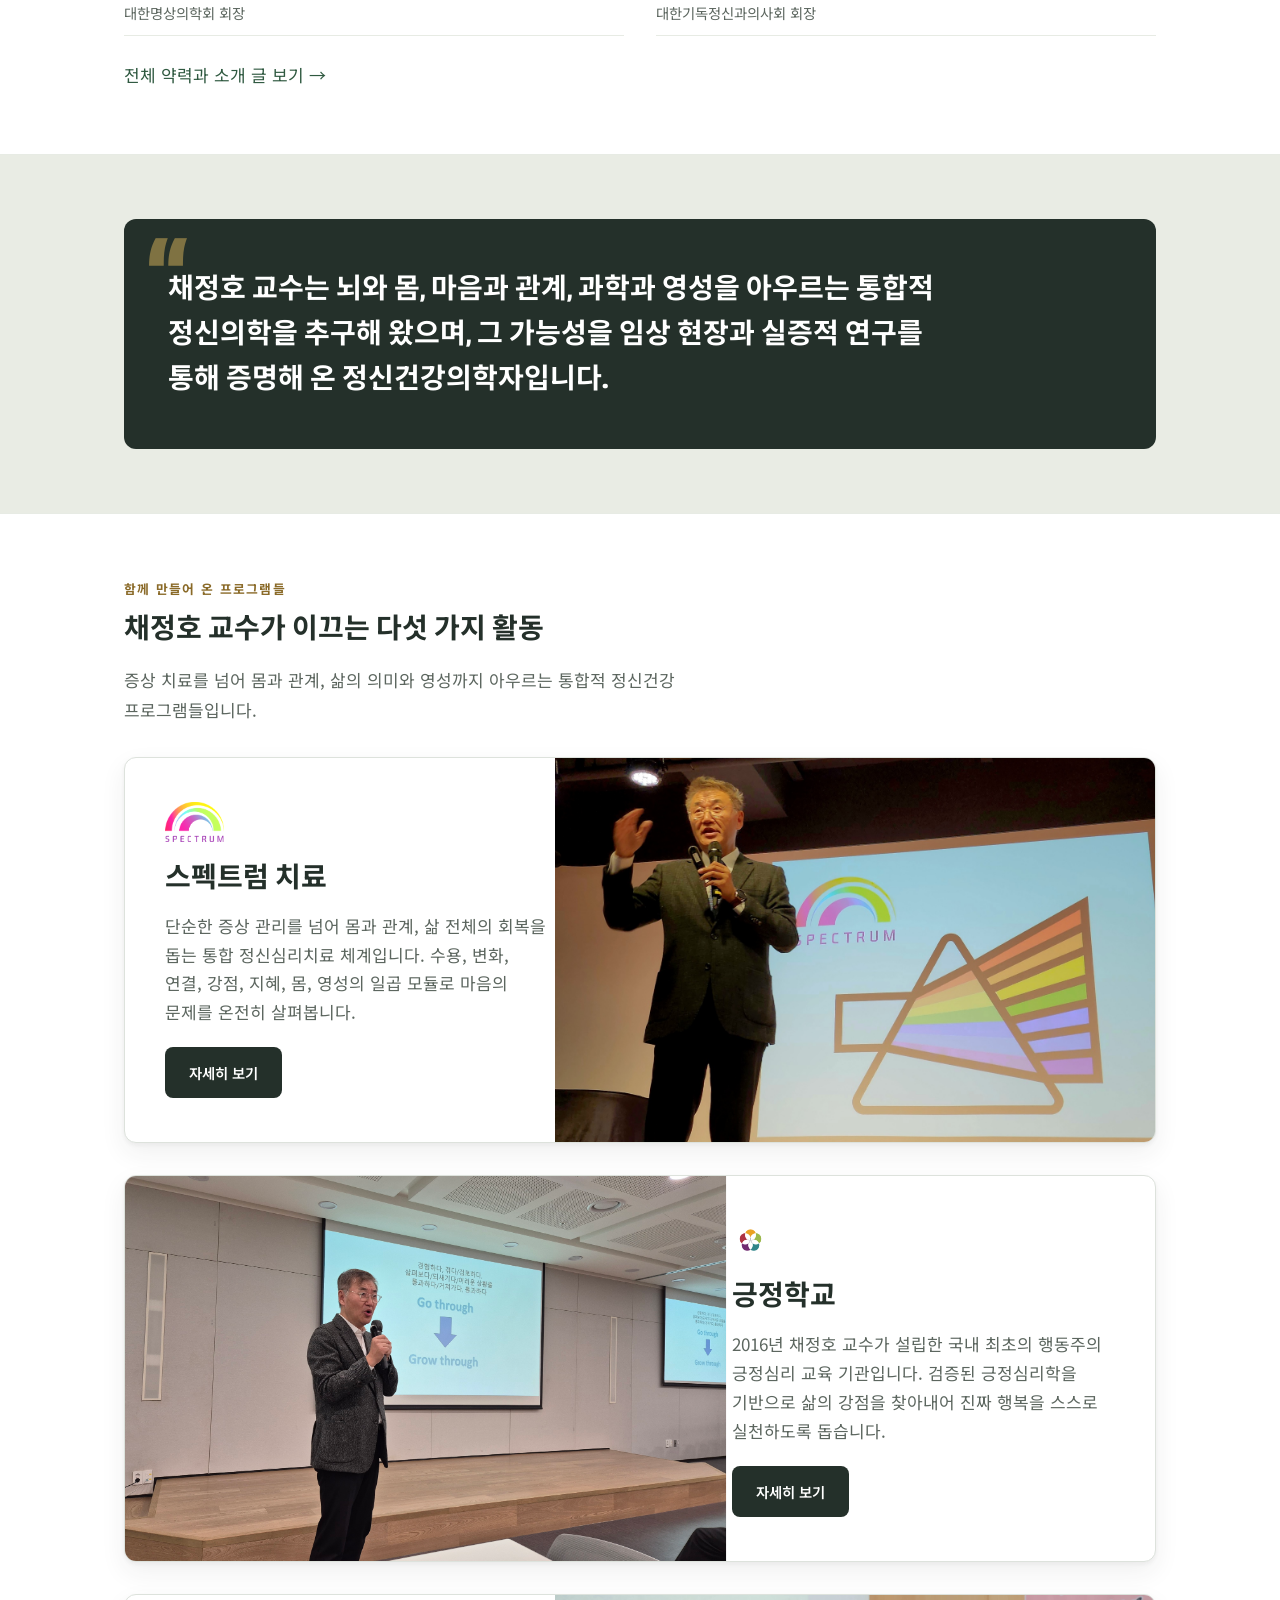
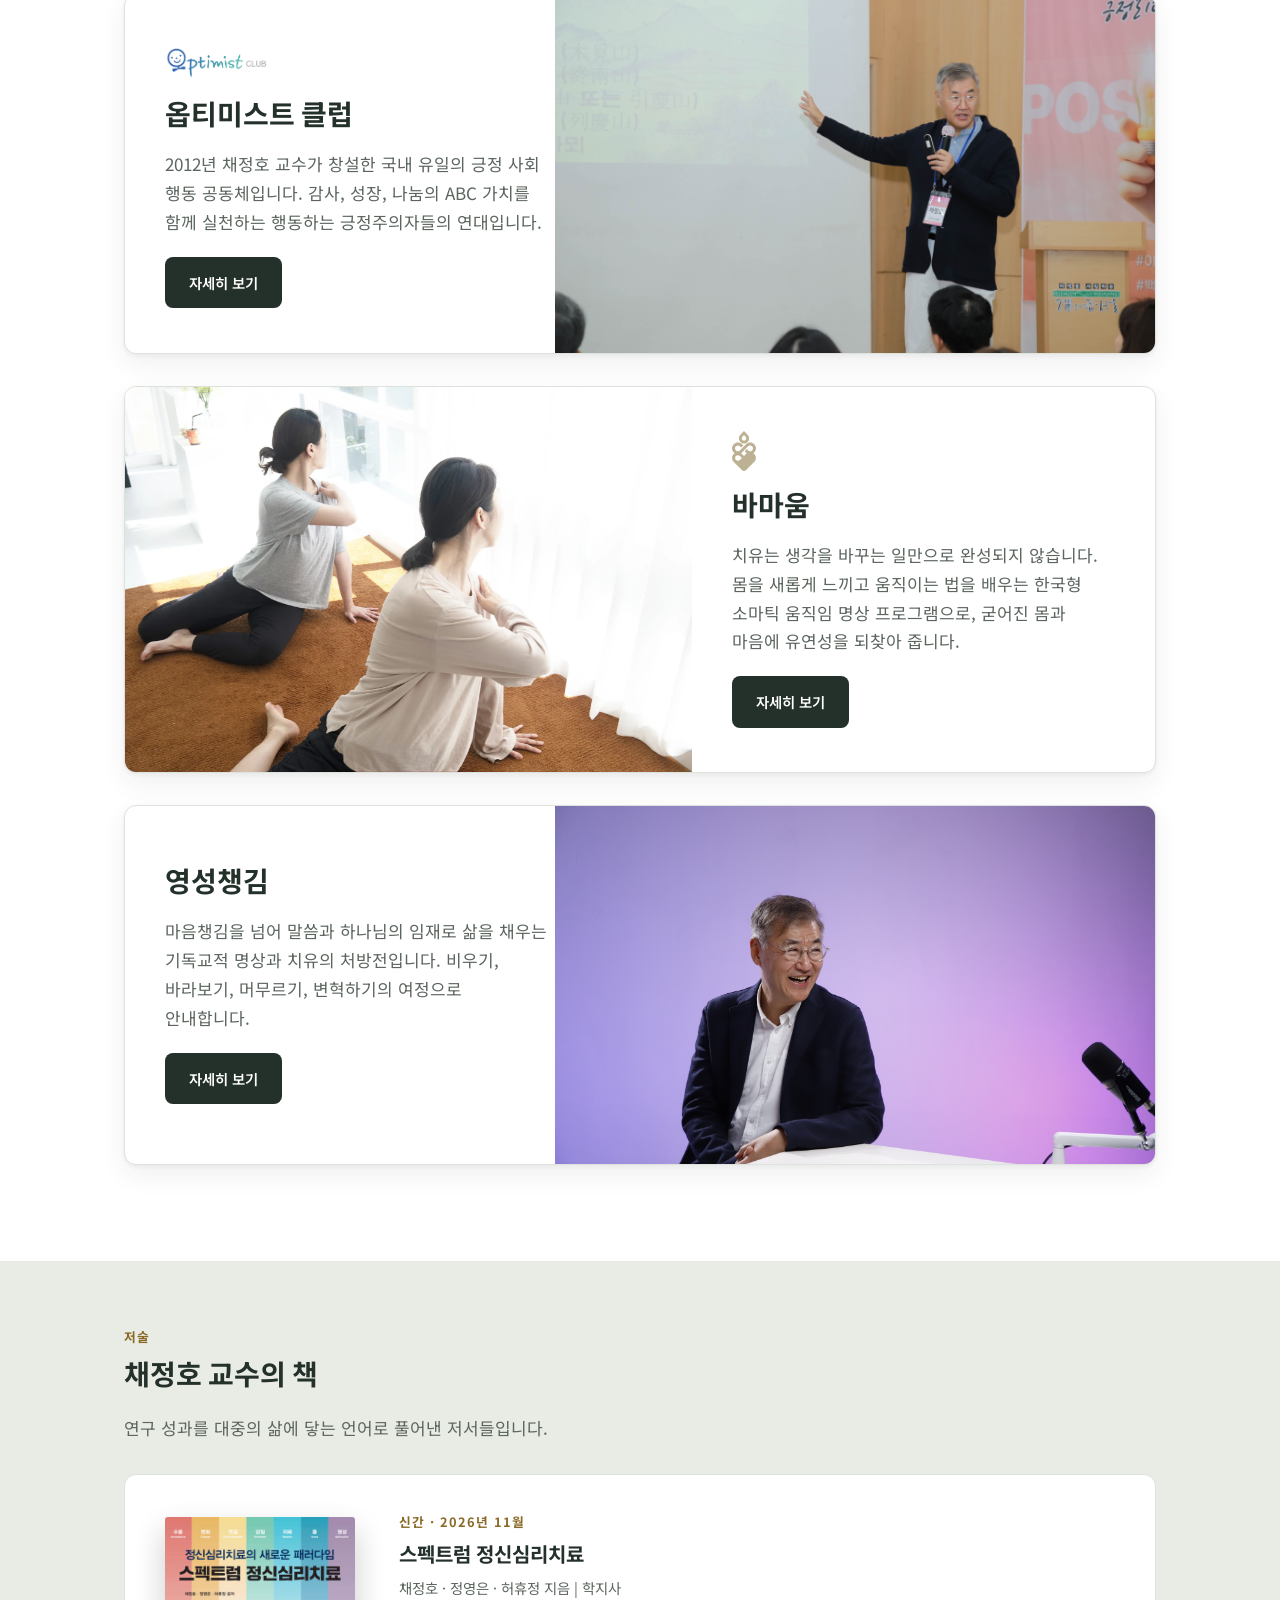
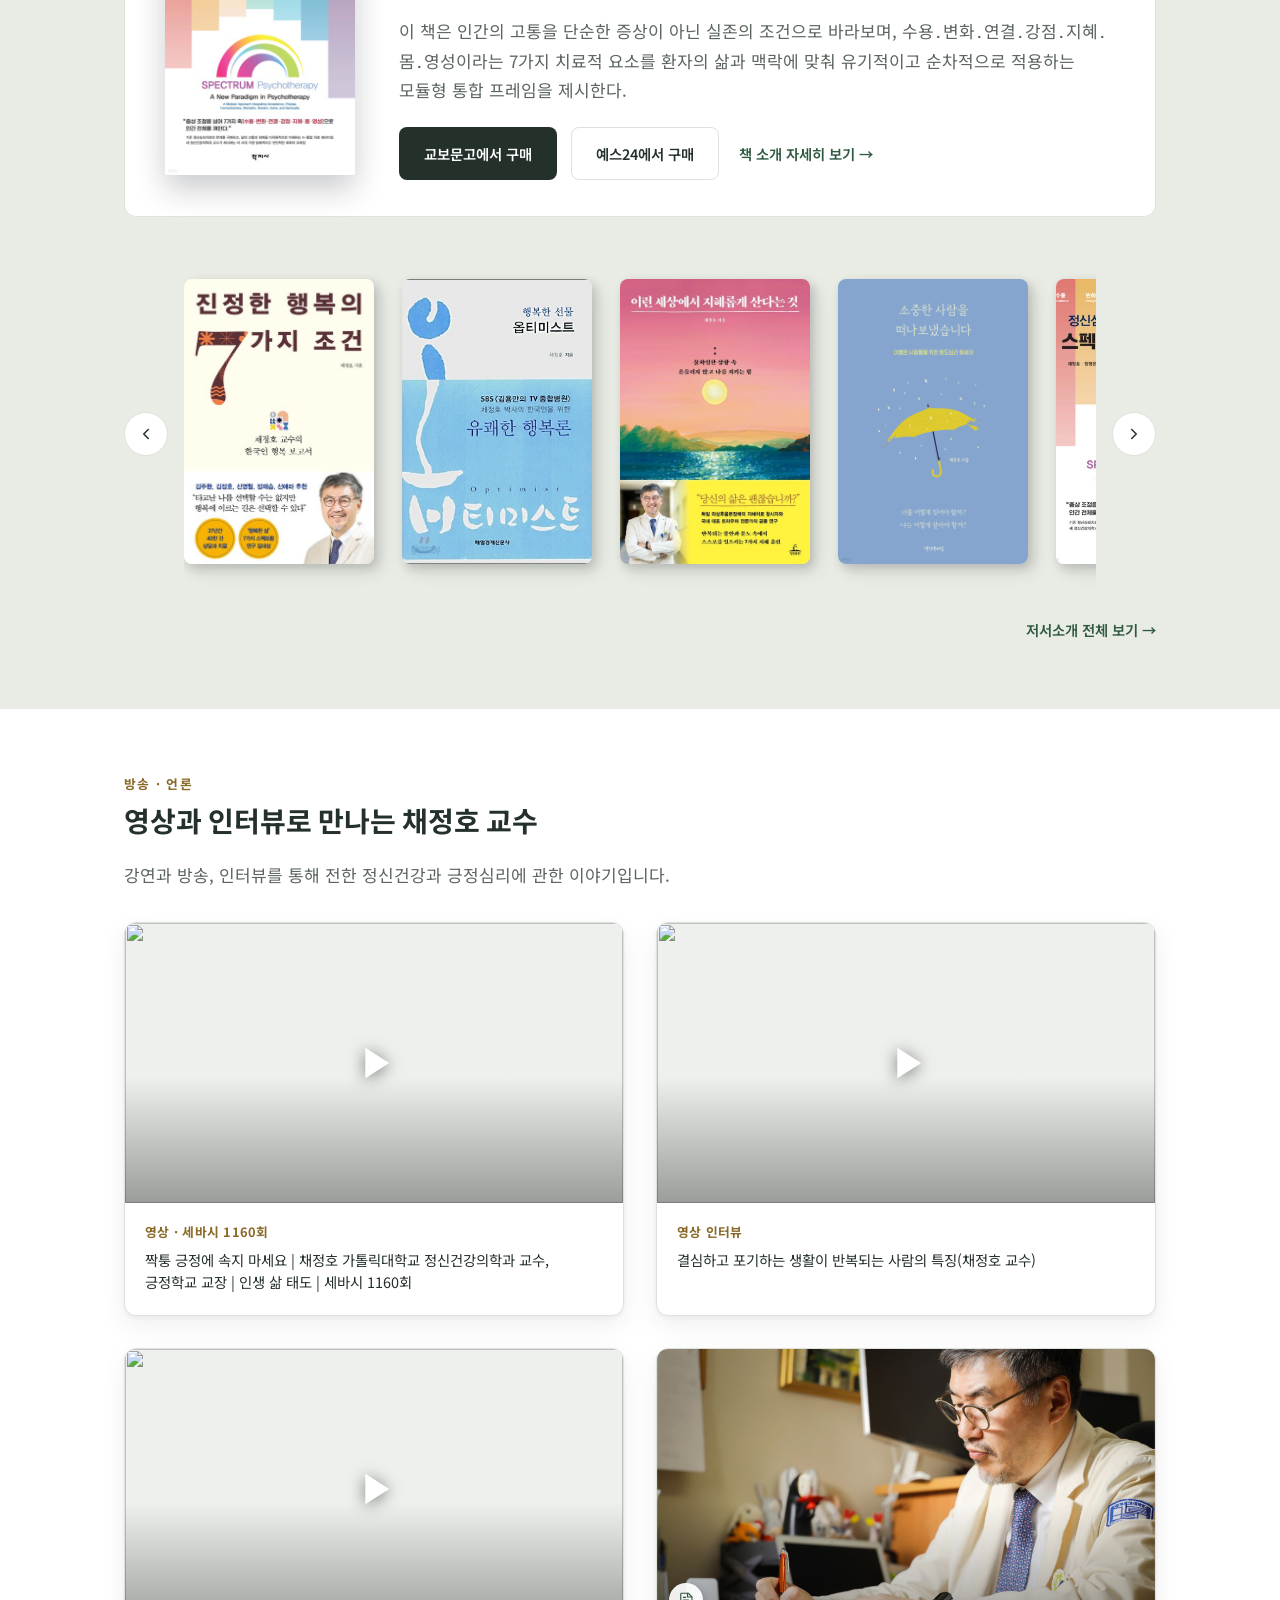
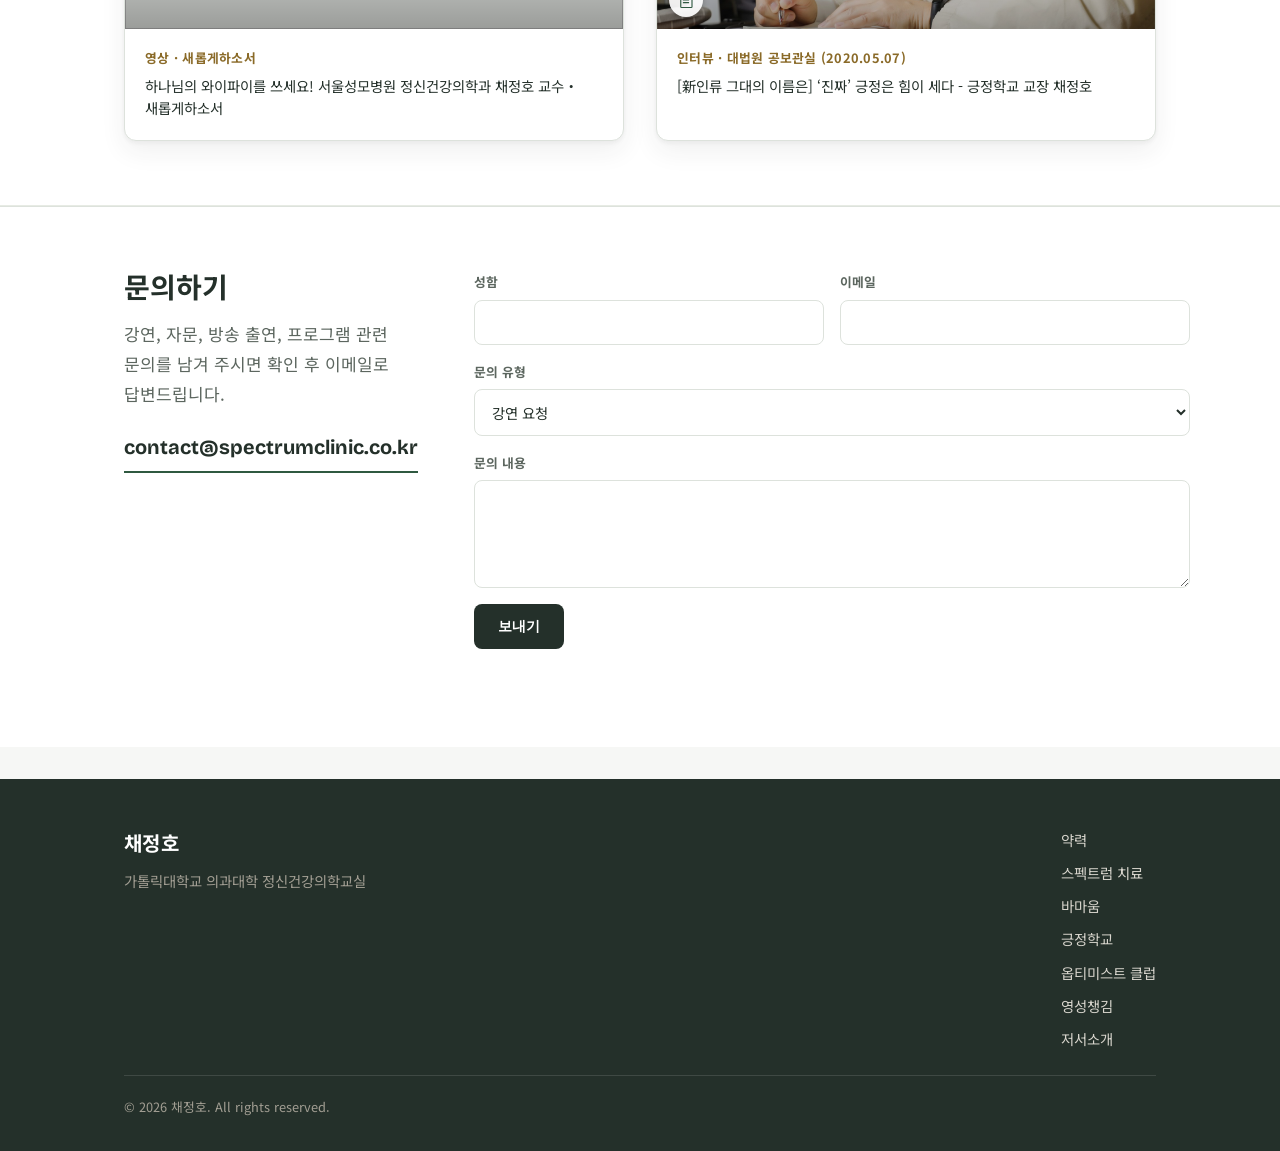
==== commit 8f66314c: "Add 저서소개 page with new-book highlight, nav link, and homepage new-book popup Co-Authored-By: Claude " ====
--- a/index.html
+++ b/index.html
@@ -31,6 +31,7 @@
       <a href="optimist-school.html">긍정학교</a>
       <a href="optimist-club.html">옵티미스트 클럽</a>
       <a href="spiritfulness.html">영성챙김</a>
+      <a href="books.html">저서소개</a>
     </nav>
   </div>
 </header>
@@ -322,6 +323,7 @@
           <svg viewBox="0 0 24 24" fill="none" stroke="currentColor" stroke-width="2" stroke-linecap="round" stroke-linejoin="round"><path d="M9 18l6-6-6-6"/></svg>
         </button>
       </div>
+      <p class="books-all-link"><a href="books.html" class="new-book__more">저서소개 전체 보기 →</a></p>
     </div>
   </section>
 
@@ -440,6 +442,7 @@
         <a href="optimist-school.html">긍정학교</a>
         <a href="optimist-club.html">옵티미스트 클럽</a>
         <a href="spiritfulness.html">영성챙김</a>
+        <a href="books.html">저서소개</a>
       </div>
     </div>
     <div class="footer-bottom">
@@ -447,6 +450,33 @@
     </div>
   </div>
 </footer>
+
+<!-- New book popup (homepage only). Delete this block to turn it off. -->
+<div class="book-popup" id="book-popup" role="dialog" aria-modal="true" aria-labelledby="book-popup-title" hidden>
+  <div class="book-popup__backdrop" data-popup-close></div>
+  <div class="book-popup__panel">
+    <button type="button" class="book-popup__close" data-popup-close aria-label="닫기">
+      <svg viewBox="0 0 24 24" fill="none" stroke="currentColor" stroke-width="2" stroke-linecap="round"><path d="M6 6l12 12M18 6L6 18"/></svg>
+    </button>
+    <div class="book-popup__body">
+      <a class="book-popup__cover" href="spectrum-book.html">
+        <img src="images/book-spectrum.jpg" alt="『스펙트럼 정신심리치료』 표지" width="400" height="544">
+      </a>
+      <div>
+        <div class="new-book__eyebrow">신간 · 2026년 11월</div>
+        <h2 id="book-popup-title" class="book-popup__title">스펙트럼 정신심리치료</h2>
+        <p class="new-book__meta">채정호 · 정영은 · 허휴정 지음 | 학지사</p>
+        <p class="book-popup__desc">이 책은 인간의 고통을 단순한 증상이 아닌 실존의 조건으로 바라보며, 수용․변화․연결․강점․지혜․몸․영성이라는 7가지 치료적 요소를 환자의 삶과 맥락에 맞춰 유기적이고 순차적으로 적용하는 모듈형 통합 프레임을 제시한다.</p>
+        <a href="spectrum-book.html" class="btn btn--primary">책 소개 자세히 보기</a>
+      </div>
+    </div>
+    <div class="book-popup__footer">
+      <button type="button" class="book-popup__dismiss" data-popup-today>오늘 하루 보지 않기</button>
+      <button type="button" class="book-popup__dismiss" data-popup-close>닫기</button>
+    </div>
+  </div>
+</div>
+<!-- end new book popup -->
 
 <script src="js/main.js"></script>
 </body>
--- a/css/style.css
+++ b/css/style.css
@@ -253,7 +253,7 @@
 }
 .main-nav a.is-active::after { transform: scaleX(1); }
 
-@media (max-width: 860px) {
+@media (max-width: 960px) {
   .nav-toggle { display: inline-flex; align-items: center; justify-content: center; }
   .main-nav {
     display: none;
@@ -1698,3 +1698,121 @@
   color: var(--ink-soft);
 }
 .toc-list li { padding: 4px 0; }
+
+/* Book page: linked cards, the 신간 tag, and covers shown whole */
+a.book-card { color: inherit; }
+a.book-card:hover { text-decoration: none; }
+a.book-card:hover h3 { color: var(--accent); }
+.book-card__cover img { object-fit: contain; }
+.book-card__tag--new {
+  z-index: 1;
+  color: #fff;
+  background: var(--accent);
+  border-color: var(--accent);
+}
+
+.books-all-link { text-align: right; margin: 20px 0 0; }
+
+/* ---------- New book popup (homepage) ---------- */
+.book-popup[hidden] { display: none; }
+.book-popup {
+  position: fixed;
+  inset: 0;
+  z-index: 1000;
+  display: flex;
+  align-items: center;
+  justify-content: center;
+  padding: 16px;
+}
+.book-popup__backdrop {
+  position: absolute;
+  inset: 0;
+  background: rgba(18, 20, 18, 0.55);
+  animation: popupFade 0.25s ease;
+}
+.book-popup__panel {
+  position: relative;
+  width: 100%;
+  max-width: 600px;
+  max-height: calc(100vh - 32px);
+  overflow-y: auto;
+  background: var(--surface);
+  border-radius: 12px;
+  box-shadow: 0 24px 60px rgba(18, 20, 18, 0.35);
+  animation: popupRise 0.3s ease;
+}
+.book-popup__close {
+  position: absolute;
+  top: 10px;
+  right: 10px;
+  width: 36px;
+  height: 36px;
+  display: inline-flex;
+  align-items: center;
+  justify-content: center;
+  border: none;
+  border-radius: 50%;
+  background: transparent;
+  color: var(--ink-soft);
+  cursor: pointer;
+}
+.book-popup__close:hover { background: var(--surface-alt); color: var(--ink); }
+.book-popup__close svg { width: 20px; height: 20px; }
+.book-popup__body {
+  display: grid;
+  grid-template-columns: 170px 1fr;
+  gap: 28px;
+  align-items: center;
+  padding: 36px 32px 28px;
+}
+.book-popup__cover {
+  display: block;
+  border-radius: 3px;
+  overflow: hidden;
+  box-shadow: 0 12px 26px rgba(20, 22, 30, 0.22);
+}
+.book-popup__cover img { display: block; width: 100%; height: auto; }
+.book-popup__title {
+  font-size: var(--text-lg);
+  margin: 0 0 6px;
+}
+.book-popup__desc {
+  color: var(--ink-soft);
+  font-size: var(--text-xs);
+  line-height: 1.7;
+  margin: 0 0 20px;
+}
+.book-popup__footer {
+  display: flex;
+  justify-content: space-between;
+  border-top: 1px solid var(--border);
+  background: var(--surface-alt);
+}
+.book-popup__dismiss {
+  flex: 1;
+  padding: 14px 16px;
+  border: none;
+  background: transparent;
+  font: inherit;
+  font-size: var(--text-xs);
+  color: var(--ink-soft);
+  cursor: pointer;
+}
+.book-popup__dismiss + .book-popup__dismiss { border-left: 1px solid var(--border); }
+.book-popup__dismiss:hover { color: var(--ink); background: var(--surface-tint); }
+body.has-popup { overflow: hidden; }
+@keyframes popupFade { from { opacity: 0; } to { opacity: 1; } }
+@keyframes popupRise { from { opacity: 0; transform: translateY(16px); } to { opacity: 1; transform: none; } }
+@media (prefers-reduced-motion: reduce) {
+  .book-popup__backdrop, .book-popup__panel { animation: none; }
+}
+@media (max-width: 560px) {
+  .book-popup__body {
+    grid-template-columns: 1fr;
+    gap: 20px;
+    padding: 32px 22px 22px;
+    text-align: center;
+  }
+  .book-popup__cover { width: 130px; justify-self: center; }
+  .book-popup__desc { text-align: left; }
+}
